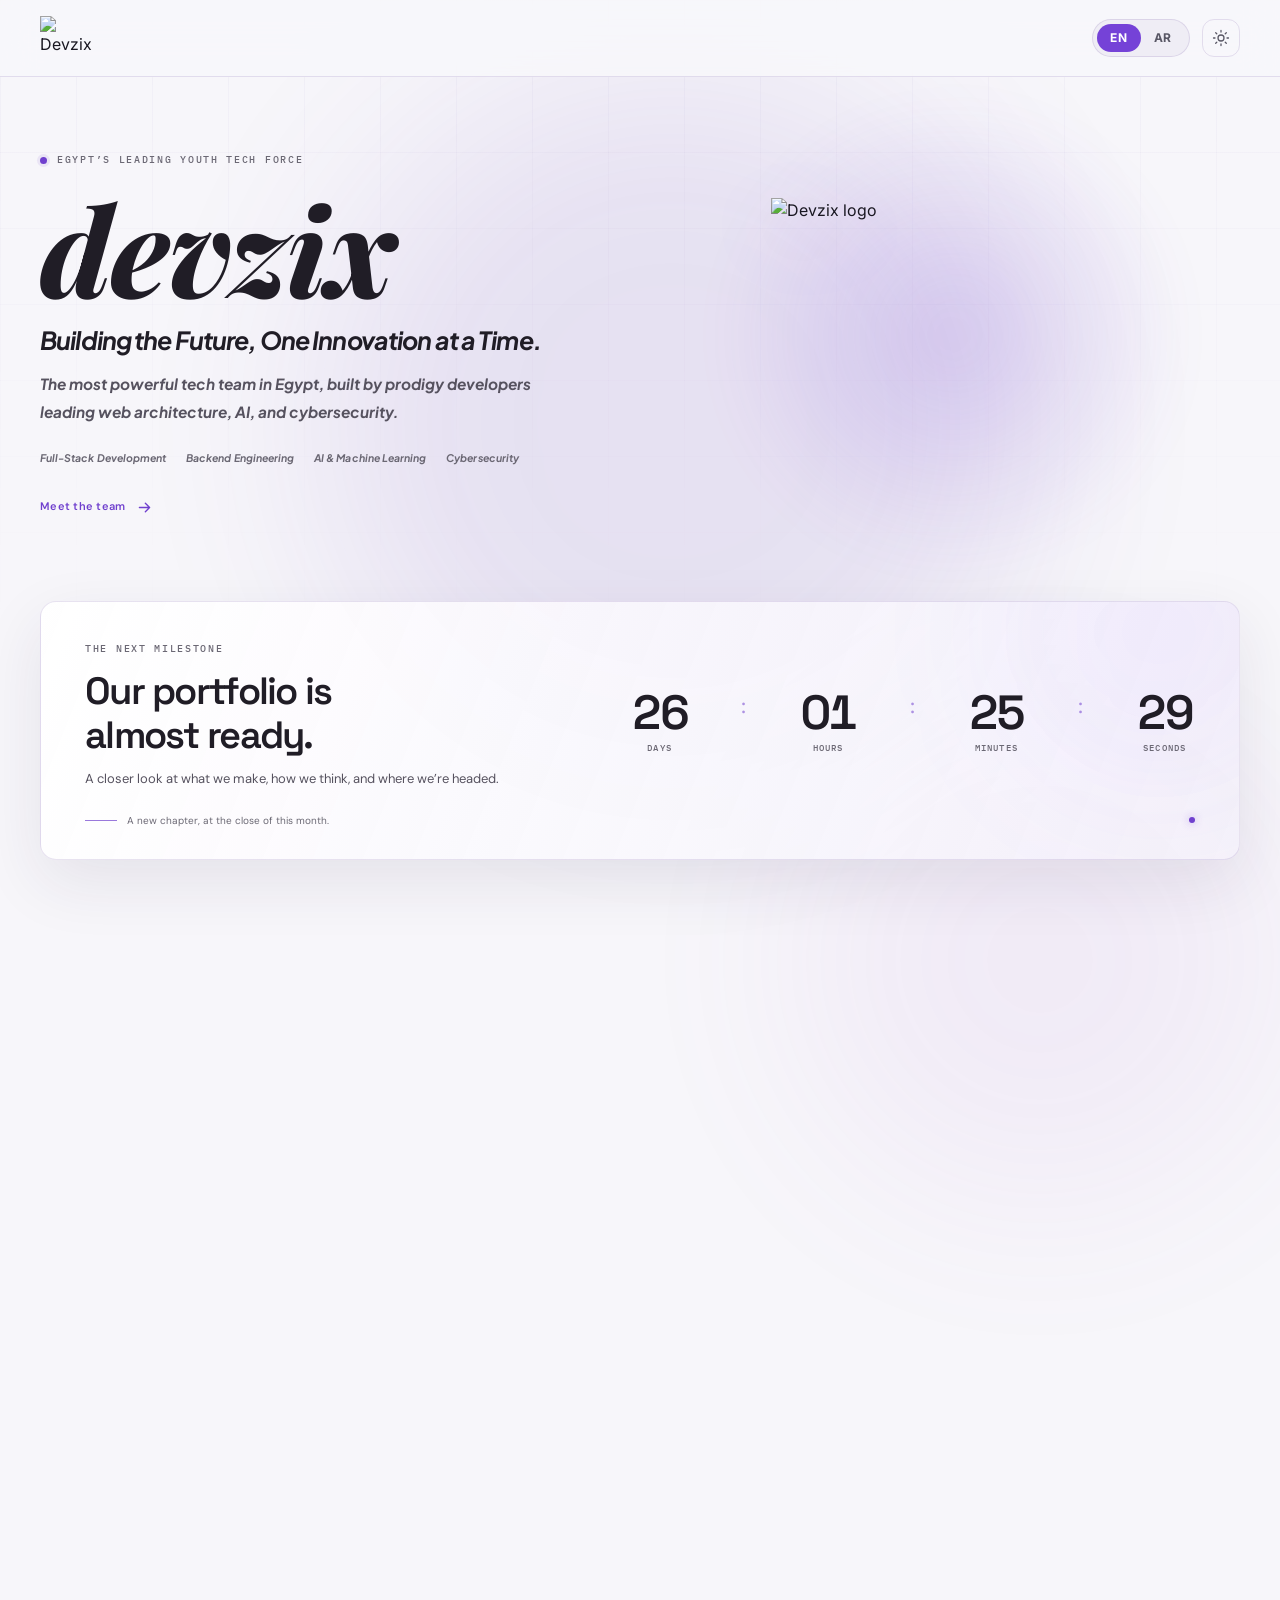
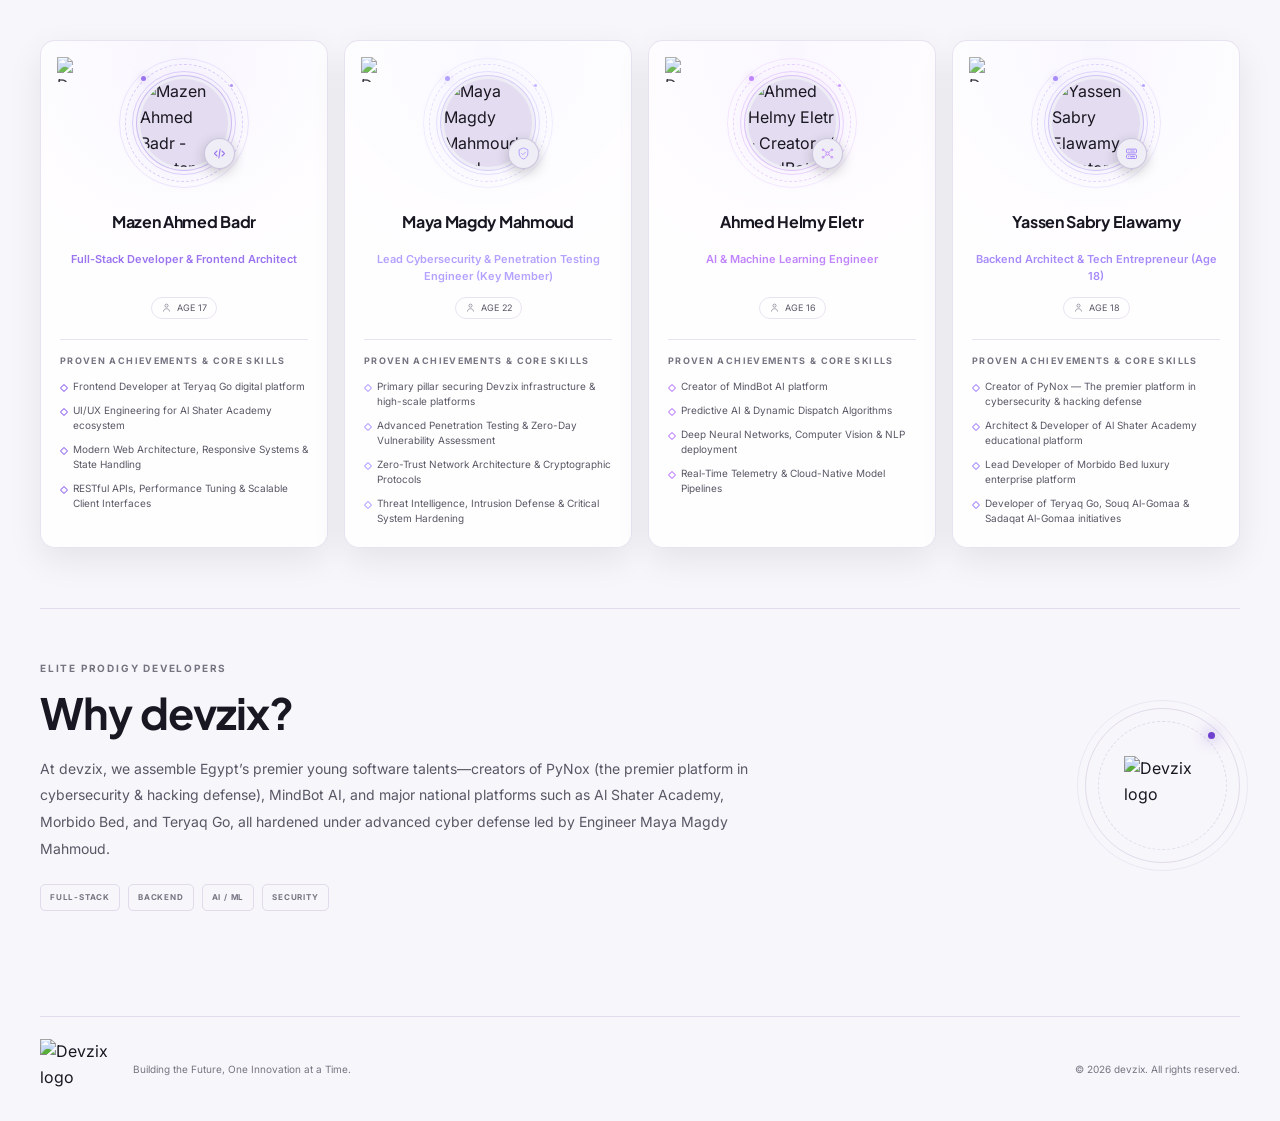
==== index.html @ bdd13d37 "update all files" ====
<!doctype html>
<html lang="en" dir="ltr">
<head>
  <meta charset="utf-8">
  <meta name="viewport" content="width=device-width, initial-scale=1">
  <meta name="theme-color" content="#f4f7fb">
  <meta name="description" content="Devzix (ديفيزكس) — فريق تكنولوجي وبرمجي يضم مازن أحمد بدر (تطوير الواجهات)، أحمد حلمي العتر (الذكاء الاصطناعي)، ياسين صبري العوامي (PyNox والأنظمة الخلفية)، ومايا مجدي محمود (الأمن السيبراني).">
  <meta name="keywords" content="Devzix, ديفيزكس, devsix, ديفسيكس, تيم ديفيزكس, فريق برمجة, أقوى تيم في مصر, شباب عباقرة, Yassen Sabry Elawamy, Yasseen Sabry Elawamy, Yassen Sabry, ياسين صبري العوامي, ياسين صبري, باينوكس, PyNox, اكاديمية الشاطر, Al Shater Academy, موربيدو, Morbido, Morbido Bed, ترياق جو, Teryaq Go, سوق الجمعة, صدقة الجمعة, Mazen Ahmed Badr, Mazen Ahmed Bakr, مازن احمد بدر, مازن بدر, Ahmed Helmy Eletr, Ahmed Helmy, احمد حلمي, احمد حلمي العتر, MindBot AI, mindbotai.pro, مايند بوت, مايا مجدي محمود, مايا مجدي, Maya Magdy Mahmoud, Maya Magdy, Mai Magdy Mahmoud, مي مجدي محمود, مي مجدي, امن سيبراني, ذكاء اصطناعي, Cybersecurity, Penetration Testing, Full-Stack, Backend, Machine Learning, Web Development Egypt">
  <meta name="author" content="Devzix Team — Mazen Ahmed Badr, Yassen Sabry Elawamy, Ahmed Helmy Eletr, Maya Magdy Mahmoud">
  <meta name="publisher" content="Devzix">
  <meta name="robots" content="index, follow, max-image-preview:large, max-snippet:-1, max-video-preview:-1">
  <meta name="googlebot" content="index, follow, max-image-preview:large, max-snippet:-1, max-video-preview:-1">
  <meta name="bingbot" content="index, follow, max-image-preview:large, max-snippet:-1, max-video-preview:-1">
  <link rel="canonical" href="https://www.devzix.com/">
  <link rel="alternate" hreflang="x-default" href="https://www.devzix.com/">
  <link rel="alternate" hreflang="ar" href="https://www.devzix.com/">
  <link rel="alternate" hreflang="en" href="https://www.devzix.com/">
  <link rel="icon" type="image/x-icon" href="./favicon.ico?v=3">
  <link rel="icon" type="image/svg+xml" href="./favicon.svg?v=3">
  <link rel="icon" type="image/png" sizes="48x48" href="./favicon-48x48.png?v=3">
  <link rel="icon" type="image/png" sizes="96x96" href="./favicon-96x96.png?v=3">
  <link rel="icon" type="image/png" sizes="32x32" href="./favicon-32x32.png?v=3">
  <link rel="icon" type="image/png" sizes="16x16" href="./favicon-16x16.png?v=3">
  <link rel="icon" type="image/png" sizes="192x192" href="./android-chrome-192x192.png?v=3">
  <link rel="apple-touch-icon" sizes="180x180" href="./apple-touch-icon.png?v=3">
  <link rel="manifest" href="./site.webmanifest">
  <meta property="og:type" content="website">
  <meta property="og:site_name" content="Devzix">
  <meta property="og:title" content="Devzix (ديفيزكس) | أقوى تيم برمجي في مصر — ياسين صبري العوامي وفريق العباقرة">
  <meta property="og:description" content="فريق ديفيزكس: مازن أحمد بدر (تطوير الواجهات)، أحمد حلمي العتر (الذكاء الاصطناعي)، ياسين صبري العوامي (PyNox والأنظمة الخلفية)، ومايا مجدي محمود (الأمن السيبراني).">
  <meta property="og:url" content="https://www.devzix.com/">
  <meta property="og:image" content="https://www.devzix.com/assets/images/team/yassen.webp">
  <meta property="og:image:alt" content="Devzix Team — أقوى تيم برمجي في مصر">
  <meta property="og:image:width" content="1200">
  <meta property="og:image:height" content="630">
  <meta property="og:locale" content="ar_EG">
  <meta property="og:locale:alternate" content="en_US">
  <meta name="twitter:card" content="summary_large_image">
  <meta name="twitter:title" content="Devzix (ديفيزكس) | أقوى تيم برمجي في مصر — ياسين صبري العوامي وفريق العباقرة">
  <meta name="twitter:description" content="فريق ديفيزكس: مازن أحمد بدر، أحمد حلمي العتر، ياسين صبري العوامي، ومايا مجدي محمود.">
  <meta name="twitter:image" content="https://www.devzix.com/assets/images/team/yassen.webp">
  <meta name="twitter:image:alt" content="Devzix Team">
  <link rel="preload" as="image" href="https://www.devzix.com/assets/images/team/yassen.webp" type="image/webp" fetchpriority="high">
  <link rel="preload" as="image" href="https://www.devzix.com/assets/images/team/maya.webp" type="image/webp" fetchpriority="high">
  <link rel="preload" as="image" href="https://www.devzix.com/assets/images/team/mazen.webp" type="image/webp" fetchpriority="high">
  <link rel="preload" as="image" href="https://www.devzix.com/assets/images/team/ahmed.webp" type="image/webp" fetchpriority="high">
  <title>Devzix Home page</title>
  <script type="application/ld+json">
  {
    "@context": "https://schema.org",
    "@graph": [
      {
        "@type": "Organization",
        "@id": "https://www.devzix.com/#organization",
        "name": "Devzix",
        "alternateName": ["ديفيزكس", "Devsix", "devsix", "Devcex", "تيم ديفيزكس"],
        "slogan": "أقوى تيم برمجي وتكنولوجي في مصر مكون من شباب عباقرة",
        "url": "https://www.devzix.com/",
        "logo": {
          "@type": "ImageObject",
          "url": "https://www.devzix.com/android-chrome-512x512.png",
          "caption": "Devzix Official Logo"
        },
        "image": "https://www.devzix.com/android-chrome-512x512.png",
        "description": "Devzix (ديفيزكس) — أقوى فريق تكنولوجي وبرمجي في مصر مكون من شباب عباقرة يقودون الابتكار في البنية التحتية، أنظمة الاختراق والحماية، الذكاء الاصطناعي، وتطوير كبرى المنصات الرقمية.",
        "knowsAbout": [
          "Programming",
          "Web development",
          "Web design",
          "Backend Engineering",
          "Artificial intelligence",
          "Machine learning",
          "Cybersecurity & Penetration Testing",
          "PyNox Platform",
          "Al Shater Academy",
          "Morbido Bed Platform",
          "MindBot AI",
          "Teryaq Go"
        ],
        "member": [
          { "@id": "https://www.devzix.com/#mazen-ahmed-badr" },
          { "@id": "https://www.devzix.com/#yassen-sabry-elawamy" },
          { "@id": "https://www.devzix.com/#ahmed-helmy-eletr" },
          { "@id": "https://www.devzix.com/#maya-magdy-mahmoud" }
        ]
      },
      {
        "@type": "Person",
        "@id": "https://www.devzix.com/#yassen-sabry-elawamy",
        "name": "Yassen Sabry Elawamy",
        "alternateName": [
          "Yassin Sabry Elawamy",
          "Yasseen Sabry Elawamy",
          "Yassen Sabry",
          "Yassin Sabry",
          "ياسين صبري العوامي",
          "ياسين صبري"
        ],
        "jobTitle": "Back-End Developer & Platform Architect",
        "birthDate": "2008",
        "url": "https://www.devzix.com/#yassen",
        "worksFor": { "@id": "https://www.devzix.com/#organization" },
        "sameAs": [
          "https://alshateracademy.com/",
          "https://morbido-bed.com/",
          "https://annazalhello.alshateracademy.com/"
        ],
        "image": {
          "@type": "ImageObject",
          "@id": "https://www.devzix.com/assets/images/team/yassen.webp",
          "url": "https://www.devzix.com/assets/images/team/yassen.webp",
          "contentUrl": "https://www.devzix.com/assets/images/team/yassen.webp",
          "thumbnailUrl": "https://www.devzix.com/assets/images/team/yassen.webp",
          "caption": "Yassen Sabry Elawamy (ياسين صبري العوامي) - Back-End Developer at Devzix, Developer of PyNox, Al Shater Academy & Morbido",
          "name": "Yassen Sabry Elawamy",
          "width": "400",
          "height": "400"
        },
        "description": "ياسين صبري العوامي (Yassen Sabry Elawamy) هو مطور برمجيات ورائد أعمال ومصمم مواقع وبنية تحتية مصري شاب (من مواليد عام 2008، يبلغ من العمر نحو 18 عاماً). مطور منصة باينوكس (PyNox) الأقوى في عالم الاختراق والحماية، ومطور منصة وتطبيق أكاديمية الشاطر التعليمية (Al Shater Academy)، ومنصة وتطبيق مصانع موربيدو للمفروشات والمراتب الفاخرة (Morbido Bed)، بالإضافة إلى منصات ومشاريع رقمية مثل ترياق جو، سوق الجمعة، ومبادرة صدقة الجمعة.",
        "knowsAbout": [
          "منصة باينوكس (PyNox)",
          "أكاديمية الشاطر (Al Shater Academy)",
          "مصانع موربيدو (Morbido Bed)",
          "ترياق جو (Teryaq Go)",
          "Server-Side Architecture",
          "API Development",
          "Database Optimization",
          "Penetration Testing & Security",
          "Microservices & Cloud Infrastructure"
        ]
      },
      {
        "@type": "Person",
        "@id": "https://www.devzix.com/#mazen-ahmed-badr",
        "name": "Mazen Ahmed Badr",
        "alternateName": [
          "Mazen Ahmed Bakr",
          "Mazen Ahmed Bakr Badr",
          "مازن احمد بدر",
          "مازن احمد بكر",
          "مازن احمد بكر بدر"
        ],
        "jobTitle": "Full-Stack Developer & Frontend Engineer",
        "url": "https://www.devzix.com/#mazen",
        "worksFor": { "@id": "https://www.devzix.com/#organization" },
        "sameAs": [
          "https://alshateracademy.com/"
        ],
        "image": {
          "@type": "ImageObject",
          "@id": "https://www.devzix.com/assets/images/team/mazen.webp",
          "url": "https://www.devzix.com/assets/images/team/mazen.webp",
          "contentUrl": "https://www.devzix.com/assets/images/team/mazen.webp",
          "thumbnailUrl": "https://www.devzix.com/assets/images/team/mazen.webp",
          "caption": "Mazen Ahmed Badr (مازن احمد بدر) - Full-Stack Developer at Devzix, Frontend Developer of Teryaq Go & Al Shater Academy",
          "name": "Mazen Ahmed Badr",
          "width": "400",
          "height": "400"
        },
        "description": "مازن أحمد بدر (Mazen Ahmed Badr) مطور واجهات المستخدم (Frontend) وتطوير الويب المتكامل في Devzix، مطور فرونت إند في كبرى المنصات مثل منصة ترياق جو ومنصة أكاديمية الشاطر التعليمية، متخصص في هندسة الويب الحديثة وتصميم الواجهات المتجاوبة المتقدمة.",
        "knowsAbout": [
          "منصة ترياق جو (Teryaq Go Frontend)",
          "أكاديمية الشاطر (Al Shater Academy Frontend)",
          "Modern Web Architecture & Frontend Engineering",
          "RESTful APIs & Backend Integration",
          "Database Management & State Handling",
          "Performance Optimization & Responsive UI"
        ]
      },
      {
        "@type": "Person",
        "@id": "https://www.devzix.com/#ahmed-helmy-eletr",
        "name": "Ahmed Helmy Eletr",
        "alternateName": [
          "Ahmed Helmy",
          "Ahmed Helmy El-Attar",
          "احمد حلمي",
          "احمد حلمي العتر"
        ],
        "jobTitle": "AI Developer & Machine Learning Engineer",
        "url": "https://www.devzix.com/#ahmed",
        "worksFor": { "@id": "https://www.devzix.com/#organization" },
        "sameAs": [
          "https://mindbotai.pro/"
        ],
        "image": {
          "@type": "ImageObject",
          "@id": "https://www.devzix.com/assets/images/team/ahmed.webp",
          "url": "https://www.devzix.com/assets/images/team/ahmed.webp",
          "contentUrl": "https://www.devzix.com/assets/images/team/ahmed.webp",
          "thumbnailUrl": "https://www.devzix.com/assets/images/team/ahmed.webp",
          "caption": "Ahmed Helmy Eletr (احمد حلمي العتر) - AI Developer & Machine Learning Engineer at Devzix, Creator of MindBot AI",
          "name": "Ahmed Helmy Eletr",
          "width": "400",
          "height": "400"
        },
        "description": "أحمد حلمي العتر (Ahmed Helmy Eletr) مهندس الذكاء الاصطناعي وتعلّم الآلة، مطور منصة MindBot AI الرائدة (mindbotai.pro)، ومتخصص في نماذج الذكاء التنبؤي، الشبكات العصبية، الرؤية الحاسوبية، وتوزيع النماذج الذكية المتقدمة.",
        "knowsAbout": [
          "منصة MindBot AI (mindbotai.pro)",
          "Predictive AI & Dynamic Dispatch Algorithms",
          "Machine Learning Model Deployment",
          "Real-Time Data Processing & Telemetry",
          "Neural Networks & Computer Vision"
        ]
      },
      {
        "@type": "Person",
        "@id": "https://www.devzix.com/#maya-magdy-mahmoud",
        "name": "Maya Magdy Mahmoud",
        "alternateName": [
          "مايا مجدي محمود",
          "مايا مجدي",
          "Maya Magdy",
          "Mai Magdy Mahmoud",
          "مي مجدي محمود"
        ],
        "jobTitle": "Lead Cybersecurity & Penetration Testing Engineer",
        "birthDate": "2004",
        "url": "https://www.devzix.com/#maya",
        "worksFor": { "@id": "https://www.devzix.com/#organization" },
        "image": {
          "@type": "ImageObject",
          "@id": "https://www.devzix.com/assets/images/team/maya.webp",
          "url": "https://www.devzix.com/assets/images/team/maya.webp",
          "contentUrl": "https://www.devzix.com/assets/images/team/maya.webp",
          "thumbnailUrl": "https://www.devzix.com/assets/images/team/maya.webp",
          "caption": "Maya Magdy Mahmoud (مايا مجدي محمود) - Lead Cybersecurity & Penetration Testing Engineer at Devzix",
          "name": "Maya Magdy Mahmoud",
          "width": "400",
          "height": "400"
        },
        "description": "مايا مجدي محمود (Maya Magdy Mahmoud) مهندسة الأمن السيبراني واختبار الاختراق والعضو الأهم في فريق Devzix، المسؤولة عن تأمين وحماية البنية التحتية، بناء معماريات انعدام الثقة (Zero-Trust)، والتصدي للتهديدات السيبرانية المعقدة وتأمين كافة منصات ومشاريع الفريق.",
        "knowsAbout": [
          "العضو الأهم في حماية وتأمين Devzix",
          "Penetration Testing & Vulnerability Assessment",
          "Zero-Trust Network Architecture",
          "Encrypted Protocols & System Hardening",
          "Infrastructure Security & Threat Defense"
        ]
      },
      {
        "@type": "ItemList",
        "@id": "https://www.devzix.com/#team-directory",
        "name": "Devzix Team Members Directory",
        "description": "Devzix Team Index featuring Mazen Ahmed Badr, Yassen Sabry Elawamy, Ahmed Helmy Eletr, and Maya Magdy Mahmoud with full profiles and photos.",
        "itemListElement": [
          {
            "@type": "ListItem",
            "position": 1,
            "item": { "@id": "https://www.devzix.com/#mazen-ahmed-badr" }
          },
          {
            "@type": "ListItem",
            "position": 2,
            "item": { "@id": "https://www.devzix.com/#yassen-sabry-elawamy" }
          },
          {
            "@type": "ListItem",
            "position": 3,
            "item": { "@id": "https://www.devzix.com/#ahmed-helmy-eletr" }
          },
          {
            "@type": "ListItem",
            "position": 4,
            "item": { "@id": "https://www.devzix.com/#maya-magdy-mahmoud" }
          }
        ]
      },
      {
        "@type": "BreadcrumbList",
        "@id": "https://www.devzix.com/#breadcrumb",
        "itemListElement": [
          {
            "@type": "ListItem",
            "position": 1,
            "name": "الرئيسية",
            "item": "https://www.devzix.com/"
          },
          {
            "@type": "ListItem",
            "position": 2,
            "name": "فريق العمل",
            "item": "https://www.devzix.com/#team"
          }
        ]
      },
      {
        "@type": "WebSite",
        "@id": "https://www.devzix.com/#website",
        "url": "https://www.devzix.com/",
        "name": "Devzix",
        "alternateName": "ديفيزكس",
        "inLanguage": ["en", "ar"],
        "publisher": { "@id": "https://www.devzix.com/#organization" }
      },
      {
        "@type": "WebPage",
        "@id": "https://www.devzix.com/#webpage",
        "url": "https://www.devzix.com/",
        "name": "Devzix (ديفيزكس) | أقوى تيم برمجي في مصر — ياسين صبري العوامي وفريق العباقرة",
        "description": "أقوى تيم برمجي وتكنولوجي في مصر مكون من شباب عباقرة: ياسين صبري العوامي (مطور باينوكس والشاطر وموربيدو)، أحمد حلمي (MindBot AI)، مازن بدر، والمهندسة مايا مجدي محمود (الأمن السيبراني).",
        "isPartOf": { "@id": "https://www.devzix.com/#website" },
        "about": { "@id": "https://www.devzix.com/#organization" },
        "mainEntity": { "@id": "https://www.devzix.com/#team-directory" },
        "inLanguage": ["en", "ar"]
      }
    ]
  }
  </script>
  <link rel="preconnect" href="https://fonts.googleapis.com">
  <link rel="preconnect" href="https://fonts.gstatic.com" crossorigin>
  <link href="https://fonts.googleapis.com/css2?family=DM+Sans:wght@400;500;600;700&family=IBM+Plex+Mono:wght@400;500;600&family=IBM+Plex+Sans+Arabic:wght@400;500;600;700&family=Inter:wght@400;500;600&family=Plus+Jakarta+Sans:ital,wght@0,500;0,600;0,700;0,800;1,700&family=Playfair+Display:ital,wght@1,800&family=Space+Grotesk:wght@400;500;600;700&display=swap" rel="stylesheet">
  <script>
    (function () {
      var savedTheme = null;
      var savedLanguage = null;
      try {
        savedTheme = window.localStorage.getItem('devzix-theme');
        savedLanguage = window.localStorage.getItem('devzix-language');
      } catch (error) {}
      var theme = savedTheme === 'light' || savedTheme === 'dark' ? savedTheme : 'light';
      var language = savedLanguage === 'ar' ? 'ar' : 'en';
      document.documentElement.setAttribute('data-intro-theme', theme);
      document.documentElement.lang = language;
      document.documentElement.dir = language === 'ar' ? 'rtl' : 'ltr';
    })();
  </script>
  <link rel="stylesheet" href="./css/style.css">
  <script src="./js/script.js" defer></script>
</head>
<body class="light-mode">
  <div id="intro" data-intro-theme="light">
  <button id="intro-theme-toggle" type="button" aria-label="Switch to light mode">
    <svg class="intro-sun" viewBox="0 0 24 24" fill="none" aria-hidden="true"><circle cx="12" cy="12" r="4"/><path d="M12 2v2m0 16v2M4.93 4.93l1.42 1.42m11.3 11.3 1.42 1.42M2 12h2m16 0h2M4.93 19.07l1.42-1.42m11.3-11.3 1.42-1.42"/></svg>
    <svg class="intro-moon" viewBox="0 0 24 24" fill="none" aria-hidden="true"><path d="M20.3 15.2A8.5 8.5 0 0 1 8.8 3.7 8.6 8.6 0 1 0 20.3 15.2Z"/></svg>
  </button>
<svg viewBox="300 260 1320 560" preserveAspectRatio="xMidYMid meet" xmlns="http://www.w3.org/2000/svg">
  <defs>
    <!-- Translucent Frosted Glass Base Gradient -->
    <linearGradient id="intro-appleGlassSurface" x1="15%" y1="0%" x2="85%" y2="100%">
      <stop offset="0%" style="stop-color: var(--intro-glass-1); stop-opacity: var(--intro-glass-opacity-1)"/>
      <stop offset="40%" style="stop-color: var(--intro-glass-2); stop-opacity: var(--intro-glass-opacity-2)"/>
      <stop offset="80%" style="stop-color: var(--intro-glass-3); stop-opacity: var(--intro-glass-opacity-3)"/>
      <stop offset="100%" style="stop-color: var(--intro-glass-4); stop-opacity: var(--intro-glass-opacity-4)"/>
    </linearGradient>

    <!-- Razor-Sharp Prismatic Glass Perimeter (Top Specular Highlight) -->
    <linearGradient id="intro-glassSpecularRim" x1="0%" y1="0%" x2="0%" y2="100%">
      <stop offset="0%" style="stop-color: var(--intro-rim-1); stop-opacity: var(--intro-rim-opacity-1)"/>
      <stop offset="25%" style="stop-color: var(--intro-rim-2); stop-opacity: var(--intro-rim-opacity-2)"/>
      <stop offset="65%" style="stop-color: var(--intro-rim-3); stop-opacity: var(--intro-rim-opacity-3)"/>
      <stop offset="100%" style="stop-color: var(--intro-rim-4); stop-opacity: var(--intro-rim-opacity-4)"/>
    </linearGradient>

    <!-- Inner Beveled Glass Caustic Reflection -->
    <linearGradient id="intro-innerBevelGleam" x1="0%" y1="0%" x2="0%" y2="100%">
      <stop offset="0%" style="stop-color: var(--intro-bevel-1); stop-opacity: var(--intro-bevel-opacity-1)"/>
      <stop offset="15%" style="stop-color: var(--intro-bevel-2); stop-opacity: var(--intro-bevel-opacity-2)"/>
      <stop offset="85%" style="stop-color: var(--intro-bevel-3); stop-opacity: var(--intro-bevel-opacity-3)"/>
      <stop offset="100%" style="stop-color: var(--intro-bevel-4); stop-opacity: var(--intro-bevel-opacity-4)"/>
    </linearGradient>

    <!-- VisionOS Curved Horizon Reflection Highlight -->
    <linearGradient id="intro-curvedHorizonSheen" x1="0%" y1="0%" x2="100%" y2="60%">
      <stop offset="0%" style="stop-color: var(--intro-sheen-1); stop-opacity: var(--intro-sheen-opacity-1)"/>
      <stop offset="50%" style="stop-color: var(--intro-sheen-2); stop-opacity: var(--intro-sheen-opacity-2)"/>
      <stop offset="100%" style="stop-color: var(--intro-sheen-3); stop-opacity: var(--intro-sheen-opacity-3)"/>
    </linearGradient>

    <!-- Deep Space Titanium for Vector Elements and Brand Typography -->
    <linearGradient id="intro-darkTitanium" x1="0%" y1="0%" x2="100%" y2="100%">
      <stop offset="0%" style="stop-color: var(--intro-ink-1); stop-opacity: var(--intro-ink-opacity-1)"/>
      <stop offset="40%" style="stop-color: var(--intro-ink-2); stop-opacity: var(--intro-ink-opacity-2)"/>
      <stop offset="70%" style="stop-color: var(--intro-ink-3); stop-opacity: var(--intro-ink-opacity-3)"/>
      <stop offset="100%" style="stop-color: var(--intro-ink-4); stop-opacity: var(--intro-ink-opacity-4)"/>
    </linearGradient>

    <!-- TACTILE FROSTED GLASS TEXTURE (Procedural Optical Micro-Grain) -->
    <filter id="intro-frostedGlassTexture" x="0%" y="0%" width="100%" height="100%">
      <feTurbulence type="fractalNoise" baseFrequency="0.82" numOctaves="4" result="rawNoise"/>
      <feColorMatrix type="matrix" values="
        0.35 0    0    0 0.75
        0    0.35 0    0 0.75
        0    0    0.38 0 0.78
        0    0    0    0.28 0" in="rawNoise" result="frostedGrain"/>
      <feComposite in="frostedGrain" in2="SourceGraphic" operator="in"/>
    </filter>

    <!-- Multi-Layered VisionOS Elevated Glass Shadows -->
    <filter id="intro-appleGlassElevation" x="-40%" y="-40%" width="180%" height="200%">
      <feDropShadow dx="0" dy="35" stdDeviation="45" flood-color="var(--intro-shadow-1)" flood-opacity="0.09"/>
      <feDropShadow dx="0" dy="12" stdDeviation="18" flood-color="var(--intro-shadow-2)" flood-opacity="0.05"/>
      <feDropShadow dx="0" dy="2" stdDeviation="3" flood-color="var(--intro-shadow-3)" flood-opacity="0.03"/>
    </filter>

    <style>
     
      /* --- Apple Motion Curves --- */

      /* 1. Main Capsule Float, Scale & Entrance */
      @keyframes intro-glassPillEntrance {
        0% {
          transform: translate(960px, 460px) scale(0.9);
          opacity: 0;
          filter: blur(14px);
        }
        14% {
          transform: translate(960px, 460px) scale(1.0);
          opacity: 1;
          filter: blur(0px);
        }
        82% {
          transform: translate(960px, 460px) scale(1.0);
          opacity: 1;
          filter: blur(0px);
        }
        94%, 100% {
          transform: translate(960px, 460px) scale(1.03);
          opacity: 0;
          filter: blur(10px);
        }
      }

      /* 2. Frosted Capsule Seamless Morphing Expansion */
      @keyframes intro-glassPillExpand {
        0%, 14% {
          width: 220px;
          x: -110px;
        }
        32%, 82% {
          width: 1200px;
          x: -600px;
        }
        94%, 100% {
          width: 220px;
          x: -110px;
        }
      }

      /* Inner Bevel Match */
      @keyframes intro-glassInnerExpand {
        0%, 14% {
          width: 212px;
          x: -106px;
        }
        32%, 82% {
          width: 1192px;
          x: -596px;
        }
        94%, 100% {
          width: 212px;
          x: -106px;
        }
      }

      /* 3. Left Bracket Smooth Glide */
      @keyframes intro-leftBracketSlide {
        0%, 14% {
          transform: translateX(0px);
        }
        32%, 82% {
          transform: translateX(-445px);
        }
        94%, 100% {
          transform: translateX(0px);
        }
      }

      /* 4. Slash Smooth Glide */
      @keyframes intro-slashSlide {
        0%, 14% {
          transform: translateX(0px);
        }
        32%, 82% {
          transform: translateX(-385px);
        }
        94%, 100% {
          transform: translateX(0px);
        }
      }

      /* 5. Right Bracket Smooth Glide */
      @keyframes intro-rightBracketSlide {
        0%, 14% {
          transform: translateX(0px);
        }
        32%, 82% {
          transform: translateX(445px);
        }
        94%, 100% {
          transform: translateX(0px);
        }
      }

      /* 6. Clean Typography Reveal Without Any Vertical Bar Line */
      @keyframes intro-textRevealClean {
        0%, 30% {
          -webkit-clip-path: inset(0 100% 0 0);
          clip-path: inset(0 100% 0 0);
          opacity: 0;
          transform: translateX(-18px);
        }
        32% {
          opacity: 1;
        }
        48%, 82% {
          -webkit-clip-path: inset(0 0% 0 0);
          clip-path: inset(0 0% 0 0);
          opacity: 1;
          transform: translateX(0px);
        }
        92%, 100% {
          -webkit-clip-path: inset(0 0% 0 0);
          clip-path: inset(0 0% 0 0);
          opacity: 0;
        }
      }

      /* 7. Subtitle Entrance Sequence */
      @keyframes intro-appleSubtitleSequence {
        0%, 42% {
          opacity: 0;
          transform: translateY(24px) scale(0.96);
          letter-spacing: 0.18em;
          filter: blur(6px);
        }
        58%, 82% {
          opacity: 1;
          transform: translateY(0) scale(1.0);
          letter-spacing: 0.32em;
          filter: blur(0px);
        }
        92%, 100% {
          opacity: 0;
          transform: translateY(-10px);
        }
      }

      /* Class Bindings */
      #intro .glass-container {
        animation: intro-glassPillEntrance 2.4s cubic-bezier(0.16, 1, 0.3, 1) 1;
      }
      #intro .glass-body {
        animation: intro-glassPillExpand 2.4s cubic-bezier(0.16, 1, 0.3, 1) 1;
      }
      #intro .glass-inner {
        animation: intro-glassInnerExpand 2.4s cubic-bezier(0.16, 1, 0.3, 1) 1;
      }
      #intro .bracket-left {
        animation: intro-leftBracketSlide 2.4s cubic-bezier(0.16, 1, 0.3, 1) 1;
      }
      #intro .slash-item {
        animation: intro-slashSlide 2.4s cubic-bezier(0.16, 1, 0.3, 1) 1;
      }
      #intro .bracket-right {
        animation: intro-rightBracketSlide 2.4s cubic-bezier(0.16, 1, 0.3, 1) 1;
      }
      #intro .text-clean-wipe {
        animation: intro-textRevealClean 2.4s cubic-bezier(0.16, 1, 0.3, 1) 1;
      }
      #intro .sub-title-large {
        font-family: 'Plus Jakarta Sans', sans-serif;
        font-size: 42px;
        font-weight: 700;
        fill: var(--intro-sub-color);
        animation: intro-appleSubtitleSequence 2.4s cubic-bezier(0.16, 1, 0.3, 1) 1;
      }
    </style>
  </defs>

  <!-- Morphing Apple Glassmorphic Pill -->
  <g class="glass-container">
    <!-- Layer 1: Translucent Refractive Surface with Multi-tier Elevation Drop Shadow -->
    <rect class="glass-body" 
          y="-110" 
          height="220" 
          rx="110" 
          fill="url(#intro-appleGlassSurface)" 
          stroke="url(#intro-glassSpecularRim)" 
          stroke-width="2.2" 
          filter="url(#intro-appleGlassElevation)"/>

    <!-- Layer 2: Tactile Frosted Glass Grain / Micro-Etched Optical Texture -->
    <rect class="glass-body" 
          y="-110" 
          height="220" 
          rx="110" 
          fill="var(--intro-glass-texture)" 
          filter="url(#intro-frostedGlassTexture)" 
          opacity="var(--intro-glass-texture-opacity)" 
          style="mix-blend-mode: overlay; pointer-events: none;"/>

    <!-- Layer 3: Inner Prismatic Bevel (Simulates Realistic Glass Thickness) -->
    <rect class="glass-inner" 
          y="-106" 
          height="212" 
          rx="106" 
          fill="none" 
          stroke="url(#intro-innerBevelGleam)" 
          stroke-width="1.8"/>

    <!-- Layer 4: Upper Horizon Arc Sheen (Apple Curved Glass Luster) -->
    <rect class="glass-inner" 
          y="-106" 
          height="100" 
          rx="100" 
          fill="url(#intro-curvedHorizonSheen)"/>

    <!-- Left Bracket < (Dark Titanium Precision Sculpture) -->
    <g class="bracket-left">
      <g transform="scale(3.4) translate(-24, -24)">
        <path fill="url(#intro-darkTitanium)" d="M14,35a2,2,0,0,0,1.3-3.5L7,24l8.3-7.5a2,2,0,0,0-2.6-3l-10,9a2,2,0,0,0,0,3l10,9A1.9,1.9,0,0,0,14,35Z"/>
      </g>
    </g>

    <!-- Slash Accent / (Obsidian Precision) -->
    <g class="slash-item">
      <g transform="scale(3.4) translate(-24, -24)">
        <path fill="url(#intro-darkTitanium)" opacity="0.88" d="M20,40h-.5a2,2,0,0,1-1.4-2.5l8-27.9a2,2,0,0,1,3.8,1l-8,28A1.9,1.9,0,0,1,20,40Z"/>
      </g>
    </g>

    <!-- Hero Brand Title "Devzix" (Clean Reveal with Zero Vertical Cursor Line) -->
    <g class="text-clean-wipe">
      <text x="35" y="52" 
            font-family="'Plus Jakarta Sans', sans-serif" 
            font-size="148" 
            font-weight="800" 
            fill="url(#intro-darkTitanium)" 
            text-anchor="middle" 
            letter-spacing="-3.2px">
        Devzix
      </text>
    </g>

    <!-- Right Bracket > (Dark Titanium Precision Sculpture) -->
    <g class="bracket-right">
      <g transform="scale(3.4) translate(-24, -24)">
        <path fill="url(#intro-darkTitanium)" d="M34,35a2,2,0,0,1-1.3-3.5L41,24l-8.3-7.5a2,2,0,1,1,2.6-3l10,9a2,2,0,0,1,0,3l-10,9A1.9,1.9,0,0,1,34,35Z"/>
      </g>
    </g>
  </g>

  <!-- Subtitle -->
  <g transform="translate(960, 705)">
    <text class="sub-title-large" text-anchor="middle" x="0" y="0">
      TEAM&#160;PROTOFILO
    </text>
  </g>
</svg>
  <div class="intro-wordmark">devzix</div>
  </div>
  <div class="ambient ambient-one" aria-hidden="true"></div>
  <div class="ambient ambient-two" aria-hidden="true"></div>
  <header class="site-header" id="top">
    <div class="header-inner">
      <a class="brand" href="#top" aria-label="devzix home">
        <img class="logo logo-light" src="https://www.devzix.com/assets/images/logo-light.png" alt="Devzix logo" width="1005" height="829" loading="eager">
        <img class="logo logo-dark" src="https://www.devzix.com/assets/images/logo-dark.png" alt="Devzix logo" width="840" height="765" loading="eager">
      </a>
      <div class="header-actions">
        <div class="lang-switch" id="languageToggle" role="group" aria-label="Language" dir="ltr" data-lang-active="en">
          <span class="lang-thumb" aria-hidden="true"></span>
          <button class="lang-btn" type="button" data-lang="en" aria-pressed="true">EN</button>
          <button class="lang-btn" type="button" data-lang="ar" aria-pressed="false">AR</button>
        </div>
        <button class="theme-toggle" id="themeToggle" type="button" aria-label="Switch to light mode" title="Switch theme">
          <svg class="icon-moon" viewBox="0 0 24 24" fill="none" aria-hidden="true"><path d="M20.3 15.2A8.5 8.5 0 0 1 8.8 3.7 8.6 8.6 0 1 0 20.3 15.2Z" stroke="currentColor" stroke-width="1.7" stroke-linecap="round" stroke-linejoin="round"/></svg>
          <svg class="icon-sun" viewBox="0 0 24 24" fill="none" aria-hidden="true"><circle cx="12" cy="12" r="4" stroke="currentColor" stroke-width="1.7"/><path d="M12 2v2m0 16v2M4.93 4.93l1.42 1.42m11.3 11.3 1.42 1.42M2 12h2m16 0h2M4.93 19.07l1.42-1.42m11.3-11.3 1.42-1.42" stroke="currentColor" stroke-width="1.7" stroke-linecap="round"/></svg>
        </button>
      </div>
    </div>
  </header>

  <main>
    <section class="hero section-shell" aria-labelledby="heroTitle">
      <div class="hero-copy reveal">
        <div class="eyebrow"><span class="status-dot"></span><span data-i18n="heroEyebrow">INDEPENDENT TECHNOLOGY TEAM</span></div>
        <div class="hero-wordmark-row">
          <h1 id="heroTitle">devzix</h1>
          <div class="hero-visual hero-visual-mobile reveal">
            <img class="hero-logo logo-light" src="https://www.devzix.com/assets/images/logo-emblem-light.png" alt="Devzix logo" width="640" height="492" loading="eager">
            <img class="hero-logo logo-dark" src="https://www.devzix.com/assets/images/logo-emblem-dark.png" alt="Devzix logo" width="540" height="450" loading="eager">
          </div>
        </div>
        <p class="hero-tagline" data-i18n="tagline">Building the Future, One Innovation at a Time.</p>
        <p class="hero-description" data-i18n="heroDescription">A multidisciplinary team bringing full-stack craft, intelligent systems, and security together to build what’s next.</p>
        <div class="hero-specialties" aria-label="Team disciplines" data-i18n-aria="specialtiesLabel">
          <span data-i18n="discipline1">Full-Stack Development</span><span data-i18n="discipline2">Backend Engineering</span><span data-i18n="discipline3">AI &amp; Machine Learning</span><span data-i18n="discipline4">Cybersecurity</span>
        </div>
        <a class="text-link" href="#team"><span data-i18n="meetLink">Meet the team</span><svg viewBox="0 0 20 20" fill="none" aria-hidden="true"><path d="M4 10h12m-5-5 5 5-5 5" stroke="currentColor" stroke-width="1.6" stroke-linecap="round" stroke-linejoin="round"/></svg></a>
      </div>
      <div class="hero-visual reveal">
        <img class="hero-logo logo-light" src="https://www.devzix.com/assets/images/logo-emblem-light.png" alt="Devzix logo" width="640" height="492" loading="eager">
        <img class="hero-logo logo-dark" src="https://www.devzix.com/assets/images/logo-emblem-dark.png" alt="Devzix logo" width="540" height="450" loading="eager">
      </div>
    </section>

    <section class="launch section-shell reveal" aria-labelledby="launchTitle">
      <div class="launch-copy">
        <div class="eyebrow"><span data-i18n="launchEyebrow">THE NEXT MILESTONE</span></div>
        <h2 id="launchTitle" data-i18n="launchTitle">Our portfolio is<br>almost ready.</h2>
        <p data-i18n="launchDescription">A closer look at what we make, how we think, and where we’re headed.</p>
      </div>
      <div class="countdown" aria-label="Time until the end of this month" data-i18n-aria="countdownLabel" aria-live="off">
        <div class="count-unit"><span class="count-number" id="days">00</span><span class="count-label" data-i18n="days">DAYS</span></div><span class="count-colon">:</span>
        <div class="count-unit"><span class="count-number" id="hours">00</span><span class="count-label" data-i18n="hours">HOURS</span></div><span class="count-colon">:</span>
        <div class="count-unit"><span class="count-number" id="minutes">00</span><span class="count-label" data-i18n="minutes">MINUTES</span></div><span class="count-colon">:</span>
        <div class="count-unit"><span class="count-number" id="seconds">00</span><span class="count-label" data-i18n="seconds">SECONDS</span></div>
      </div>
      <div class="launch-foot"><span class="launch-line"></span><span id="launchNote" data-i18n="countdownNote">A new chapter, at the close of this month.</span><span class="launch-pulse"></span></div>
    </section>

    <section class="notify section-shell reveal" id="notify" aria-labelledby="notifyTitle">
      <img class="notify-logo logo-light" src="https://www.devzix.com/assets/images/logo-emblem-light.png" alt="Devzix logo" width="640" height="492">
      <img class="notify-logo logo-dark" src="https://www.devzix.com/assets/images/logo-emblem-dark.png" alt="Devzix logo" width="540" height="450">
      <div class="notify-copy">
        <div class="eyebrow"><span data-i18n="notifyEyebrow">STAY IN THE LOOP</span></div>
        <h2 id="notifyTitle" data-i18n="notifyTitle">Be the first to know<br>when we launch.</h2>
        <p data-i18n="notifyDesc">Leave your name, email or phone number if you want a reminder on WhatsApp or by email when the portfolio goes live. You can also add an encouraging message.</p>
      </div>
      <form class="notify-form" id="notifyForm" action="https://formspree.io/f/xyewwlla" method="POST" novalidate>
        <label class="sr-only" for="notifyName" data-i18n="notifyNameLabel">Your name (optional)</label>
        <div class="field"><svg class="field-icon" viewBox="0 0 24 24" fill="none" aria-hidden="true"><circle cx="12" cy="8" r="3.4" stroke="currentColor" stroke-width="1.7"/><path d="M5.5 20c.4-3.4 2.6-5.2 6.5-5.2s6.1 1.8 6.5 5.2" stroke="currentColor" stroke-width="1.7" stroke-linecap="round"/></svg><input class="notify-input" type="text" id="notifyName" name="name" autocomplete="name" maxlength="100" placeholder="Your name (optional)" data-i18n-placeholder="notifyNamePh"></div>
        <label class="sr-only" for="notifyEmail" data-i18n="notifyEmailLabel">Your email (optional)</label>
        <div class="field"><svg class="field-icon" viewBox="0 0 24 24" fill="none" aria-hidden="true"><path d="M4 6h16v12H4z" stroke="currentColor" stroke-width="1.7" stroke-linejoin="round"/><path d="m4 7 8 6 8-6" stroke="currentColor" stroke-width="1.7" stroke-linecap="round" stroke-linejoin="round"/></svg><input class="notify-input" type="email" id="notifyEmail" name="email" autocomplete="email" dir="ltr" placeholder="you@example.com" data-i18n-placeholder="notifyEmailPh"></div>
        <label class="sr-only" for="notifyPhone" data-i18n="notifyPhoneLabel">Phone number (optional)</label>
        <div class="field"><svg class="field-icon" viewBox="0 0 24 24" fill="none" aria-hidden="true"><path d="M7.2 3.5h3l1.2 4-2.1 1.7a15.5 15.5 0 0 0 5.5 5.5l1.7-2.1 4 1.2v3c0 1.5-1.2 2.7-2.7 2.7A16.3 16.3 0 0 1 4.5 6.2c0-1.5 1.2-2.7 2.7-2.7Z" stroke="currentColor" stroke-width="1.7" stroke-linejoin="round"/></svg><input class="notify-input" type="tel" id="notifyPhone" name="phone" autocomplete="tel" inputmode="tel" maxlength="24" dir="ltr" placeholder="+20 1XXXXXXXXX" data-i18n-placeholder="notifyPhonePh"></div>
        <label class="sr-only" for="notifyMessage" data-i18n="notifyMsgLabel">Encouraging message</label>
        <div class="field field-area"><svg class="field-icon" viewBox="0 0 24 24" fill="none" aria-hidden="true"><path d="M5 5h14a1 1 0 0 1 1 1v9a1 1 0 0 1-1 1h-7l-4 3.5V16H5a1 1 0 0 1-1-1V6a1 1 0 0 1 1-1z" stroke="currentColor" stroke-width="1.7" stroke-linejoin="round"/></svg><textarea class="notify-input" id="notifyMessage" name="message" rows="3" maxlength="1000" placeholder="Write an encouraging message..." data-i18n-placeholder="notifyMsgPh"></textarea></div>
        <input type="text" name="_gotcha" tabindex="-1" autocomplete="off" class="hp-field" aria-hidden="true">
        <button class="notify-btn" type="submit" id="notifyBtn" data-i18n="notifyBtn">Notify me</button>
        <p class="notify-status" id="notifyStatus" role="status" aria-live="polite"></p>
      </form>
    </section>

    <section class="team-section section-shell" id="team" aria-labelledby="teamTitle">
      <div class="section-heading reveal">
        <div><div class="eyebrow"><span data-i18n="teamEyebrow">THE PEOPLE</span></div><h2 id="teamTitle" data-i18n="teamTitle">Meet the Team</h2></div>
        <p data-i18n="teamSubtitle">The people behind devzix.</p>
      </div>
      <div class="team-grid" id="teamGrid" aria-live="polite">
        <article class="team-card" id="mazen" data-member="mazen" itemscope itemtype="https://schema.org/Person" aria-label="Mazen Ahmed Badr, Full-Stack Developer &amp; Frontend Architect">
          <span class="member-anchor" id="mazen-anchor"></span>
          <img class="team-card-logo logo-light" src="https://www.devzix.com/assets/images/logo-emblem-light.png" alt="Devzix logo" width="640" height="492">
          <img class="team-card-logo logo-dark" src="https://www.devzix.com/assets/images/logo-emblem-dark.png" alt="Devzix logo" width="540" height="450">
          <div class="member-top">
            <div class="member-photo-wrap">
              <picture class="member-photo-picture">
                <source srcset="https://www.devzix.com/assets/images/team/mazen.webp" type="image/webp">
                <img class="member-photo" itemprop="image" src="https://www.devzix.com/assets/images/team/mazen.jpg" alt="Mazen Ahmed Badr - Frontend Developer of Teryaq Go &amp; Al Shater Academy | مازن احمد بدر" title="Mazen Ahmed Badr | مازن احمد بدر" width="400" height="400" decoding="async" fetchpriority="high" loading="eager">
              </picture>
              <span class="orbit-track" aria-hidden="true"></span>
              <span class="orbit-satellite" aria-hidden="true"></span>
              <span class="member-role-icon"><svg viewBox="0 0 24 24" fill="none" aria-hidden="true"><path d="m8 8-4 4 4 4m8-8 4 4-4 4m-3-11-2 14" stroke="currentColor" stroke-width="1.7" stroke-linecap="round" stroke-linejoin="round"/></svg></span>
            </div>
          </div>
          <div class="member-head">
            <h3 class="member-name" itemprop="name">Mazen Ahmed Badr</h3>
            <p class="member-title" itemprop="jobTitle">Full-Stack Developer &amp; Frontend Architect</p>
            <span class="age-badge"><svg viewBox="0 0 24 24" fill="none" aria-hidden="true"><circle cx="12" cy="8" r="3.4" stroke="currentColor" stroke-width="1.5"/><path d="M5.5 20c.4-3.4 2.6-5.2 6.5-5.2s6.1 1.8 6.5 5.2" stroke="currentColor" stroke-width="1.5" stroke-linecap="round"/></svg><span>AGE 17</span></span>
          </div>
          <div class="card-divider"></div>
          <h4 class="skills-title">PROVEN ACHIEVEMENTS &amp; CORE SKILLS</h4>
          <ul class="skills-list">
            <li>Frontend Developer at Teryaq Go digital platform</li>
            <li>UI/UX Engineering for <a href="https://alshateracademy.com/" target="_blank" rel="noopener noreferrer">Al Shater Academy</a> ecosystem</li>
            <li>Modern Web Architecture, Responsive Systems &amp; State Handling</li>
            <li>RESTful APIs, Performance Tuning &amp; Scalable Client Interfaces</li>
          </ul>
        </article>
        <article class="team-card" id="yassen" data-member="yassen" itemscope itemtype="https://schema.org/Person" aria-label="Yassen Sabry Elawamy, Backend Architect &amp; Tech Entrepreneur">
          <span class="member-anchor" id="yassen-anchor"></span>
          <img class="team-card-logo logo-light" src="https://www.devzix.com/assets/images/logo-emblem-light.png" alt="Devzix logo" width="640" height="492">
          <img class="team-card-logo logo-dark" src="https://www.devzix.com/assets/images/logo-emblem-dark.png" alt="Devzix logo" width="540" height="450">
          <div class="member-top">
            <div class="member-photo-wrap">
              <picture class="member-photo-picture">
                <source srcset="https://www.devzix.com/assets/images/team/yassen.webp" type="image/webp">
                <img class="member-photo" itemprop="image" src="https://www.devzix.com/assets/images/team/yassen.jpg" alt="Yassen Sabry Elawamy - Creator of PyNox, Al Shater Academy &amp; Morbido Bed | ياسين صبري العوامي" title="Yassen Sabry Elawamy | ياسين صبري العوامي" width="400" height="400" decoding="async" fetchpriority="high" loading="eager">
              </picture>
              <span class="orbit-track" aria-hidden="true"></span>
              <span class="orbit-satellite" aria-hidden="true"></span>
              <span class="member-role-icon"><svg viewBox="0 0 24 24" fill="none" aria-hidden="true"><rect x="4" y="5" width="16" height="6" rx="1.5" stroke="currentColor" stroke-width="1.6"/><rect x="4" y="14" width="16" height="6" rx="1.5" stroke="currentColor" stroke-width="1.6"/><path d="M7.5 8h.01M7.5 17h.01m3-9h6m-6 9h6" stroke="currentColor" stroke-width="1.7" stroke-linecap="round"/></svg></span>
            </div>
          </div>
          <div class="member-head">
            <h3 class="member-name" itemprop="name">Yassen Sabry Elawamy</h3>
            <p class="member-title" itemprop="jobTitle">Backend Architect &amp; Tech Entrepreneur (Age 18)</p>
            <span class="age-badge"><svg viewBox="0 0 24 24" fill="none" aria-hidden="true"><circle cx="12" cy="8" r="3.4" stroke="currentColor" stroke-width="1.5"/><path d="M5.5 20c.4-3.4 2.6-5.2 6.5-5.2s6.1 1.8 6.5 5.2" stroke="currentColor" stroke-width="1.5" stroke-linecap="round"/></svg><span>AGE 18</span></span>
          </div>
          <div class="card-divider"></div>
          <h4 class="skills-title">PROVEN ACHIEVEMENTS &amp; CORE SKILLS</h4>
          <ul class="skills-list">
            <li>Creator of PyNox — The premier platform in cybersecurity &amp; hacking defense</li>
            <li>Architect &amp; Developer of <a href="https://alshateracademy.com/" target="_blank" rel="noopener noreferrer">Al Shater Academy</a> educational platform</li>
            <li>Lead Developer of <a href="https://morbido-bed.com/" target="_blank" rel="noopener noreferrer">Morbido Bed</a> luxury enterprise platform</li>
            <li>Developer of Teryaq Go, Souq Al-Gomaa &amp; Sadaqat Al-Gomaa initiatives</li>
          </ul>
        </article>
        <article class="team-card" id="ahmed" data-member="ahmed" itemscope itemtype="https://schema.org/Person" aria-label="Ahmed Helmy Eletr, AI &amp; Machine Learning Engineer">
          <span class="member-anchor" id="ahmed-anchor"></span>
          <img class="team-card-logo logo-light" src="https://www.devzix.com/assets/images/logo-emblem-light.png" alt="Devzix logo" width="640" height="492">
          <img class="team-card-logo logo-dark" src="https://www.devzix.com/assets/images/logo-emblem-dark.png" alt="Devzix logo" width="540" height="450">
          <div class="member-top">
            <div class="member-photo-wrap">
              <picture class="member-photo-picture">
                <source srcset="https://www.devzix.com/assets/images/team/ahmed.webp" type="image/webp">
                <img class="member-photo" itemprop="image" src="https://www.devzix.com/assets/images/team/ahmed.png" alt="Ahmed Helmy Eletr - Creator of MindBot AI | احمد حلمي العتر" title="Ahmed Helmy Eletr | احمد حلمي العتر" width="400" height="400" decoding="async" fetchpriority="high" loading="eager">
              </picture>
              <span class="orbit-track" aria-hidden="true"></span>
              <span class="orbit-satellite" aria-hidden="true"></span>
              <span class="member-role-icon"><svg viewBox="0 0 24 24" fill="none" aria-hidden="true"><circle cx="12" cy="12" r="2.5" stroke="currentColor" stroke-width="1.5"/><circle cx="5" cy="6" r="1.4" stroke="currentColor" stroke-width="1.5"/><circle cx="19" cy="6" r="1.4" stroke="currentColor" stroke-width="1.5"/><circle cx="5" cy="18" r="1.4" stroke="currentColor" stroke-width="1.5"/><circle cx="19" cy="18" r="1.4" stroke="currentColor" stroke-width="1.5"/><path d="m7 7.4 3.2 2.7m6.8-2.7-3.2 2.7M7 16.6l3.2-2.7m6.8 2.7-3.2-2.7" stroke="currentColor" stroke-width="1.3"/></svg></span>
            </div>
          </div>
          <div class="member-head">
            <h3 class="member-name" itemprop="name">Ahmed Helmy Eletr</h3>
            <p class="member-title" itemprop="jobTitle">AI &amp; Machine Learning Engineer</p>
            <span class="age-badge"><svg viewBox="0 0 24 24" fill="none" aria-hidden="true"><circle cx="12" cy="8" r="3.4" stroke="currentColor" stroke-width="1.5"/><path d="M5.5 20c.4-3.4 2.6-5.2 6.5-5.2s6.1 1.8 6.5 5.2" stroke="currentColor" stroke-width="1.5" stroke-linecap="round"/></svg><span>AGE 17</span></span>
          </div>
          <div class="card-divider"></div>
          <h4 class="skills-title">PROVEN ACHIEVEMENTS &amp; CORE SKILLS</h4>
          <ul class="skills-list">
            <li>Creator of <a href="https://mindbotai.pro/" target="_blank" rel="noopener noreferrer">MindBot AI</a> platform</li>
            <li>Predictive AI &amp; Dynamic Dispatch Algorithms</li>
            <li>Deep Neural Networks, Computer Vision &amp; NLP deployment</li>
            <li>Real-Time Telemetry &amp; Cloud-Native Model Pipelines</li>
          </ul>
        </article>
        <article class="team-card" id="maya" data-member="maya" itemscope itemtype="https://schema.org/Person" aria-label="Maya Magdy Mahmoud, Lead Cybersecurity &amp; Penetration Testing Engineer">
          <span class="member-anchor" id="maya-anchor"></span>
          <span class="member-anchor" id="mai-anchor"></span>
          <img class="team-card-logo logo-light" src="https://www.devzix.com/assets/images/logo-emblem-light.png" alt="Devzix logo" width="640" height="492">
          <img class="team-card-logo logo-dark" src="https://www.devzix.com/assets/images/logo-emblem-dark.png" alt="Devzix logo" width="540" height="450">
          <div class="member-top">
            <div class="member-photo-wrap">
              <picture class="member-photo-picture">
                <source srcset="https://www.devzix.com/assets/images/team/maya.webp" type="image/webp">
                <img class="member-photo" itemprop="image" src="https://www.devzix.com/assets/images/team/maya.jpeg" alt="Maya Magdy Mahmoud - Lead Cybersecurity Engineer &amp; Key Member | مايا مجدي محمود" title="Maya Magdy Mahmoud | مايا مجدي محمود" width="400" height="400" decoding="async" fetchpriority="high" loading="eager">
              </picture>
              <span class="orbit-track" aria-hidden="true"></span>
              <span class="orbit-satellite" aria-hidden="true"></span>
              <span class="member-role-icon"><svg viewBox="0 0 24 24" fill="none" aria-hidden="true"><path d="M12 3 19 6v5.3c0 4.7-3 7.8-7 9.7-4-1.9-7-5-7-9.7V6l7-3Z" stroke="currentColor" stroke-width="1.6" stroke-linejoin="round"/><path d="m9 12 2 2 4-4" stroke="currentColor" stroke-width="1.6" stroke-linecap="round" stroke-linejoin="round"/></svg></span>
            </div>
          </div>
          <div class="member-head">
            <h3 class="member-name" itemprop="name">Maya Magdy Mahmoud</h3>
            <p class="member-title" itemprop="jobTitle">Lead Cybersecurity Engineer (Key Member)</p>
            <span class="age-badge"><svg viewBox="0 0 24 24" fill="none" aria-hidden="true"><circle cx="12" cy="8" r="3.4" stroke="currentColor" stroke-width="1.5"/><path d="M5.5 20c.4-3.4 2.6-5.2 6.5-5.2s6.1 1.8 6.5 5.2" stroke="currentColor" stroke-width="1.5" stroke-linecap="round"/></svg><span>AGE 22</span></span>
          </div>
          <div class="card-divider"></div>
          <h4 class="skills-title">PROVEN ACHIEVEMENTS &amp; CORE SKILLS</h4>
          <ul class="skills-list">
            <li>Primary pillar securing Devzix infrastructure &amp; high-scale platforms</li>
            <li>Advanced Penetration Testing &amp; Zero-Day Vulnerability Assessment</li>
            <li>Zero-Trust Network Architecture &amp; Cryptographic Protocols</li>
            <li>Threat Intelligence, Intrusion Defense &amp; Critical System Hardening</li>
          </ul>
        </article>
      </div>
      <noscript>
        <ul>
          <li><strong>Mazen Ahmed Badr (مازن احمد بدر)</strong> — Full-Stack &amp; Frontend Architect (مطور فرونت إند ترياق جو والشاطر)</li>
          <li><strong>Yassen Sabry Elawamy (ياسين صبري العوامي)</strong> — Backend Architect &amp; Tech Entrepreneur (مطور باينوكس والشاطر وموربيدو)</li>
          <li><strong>Ahmed Helmy Eletr (احمد حلمي العتر)</strong> — AI Developer &amp; Machine Learning Engineer (مطور منصة MindBot AI)</li>
          <li><strong>Maya Magdy Mahmoud (مايا مجدي محمود)</strong> — Lead Cybersecurity Engineer &amp; Key Member (العضو الأهم في الفريق)</li>
        </ul>
      </noscript>
    </section>

    <section class="about-section section-shell" aria-labelledby="aboutTitle">
      <div class="about-rule reveal"></div>
      <div class="about-content reveal">
        <div class="eyebrow"><span data-i18n="aboutEyebrow">ELITE PRODIGY DEVELOPERS</span></div>
        <h2 id="aboutTitle" data-i18n="aboutTitle">Why devzix?</h2>
        <p data-i18n="aboutText">At devzix, we assemble Egypt’s premier young software talents—creators of PyNox (the premier platform in cybersecurity &amp; hacking defense), MindBot AI, and major national platforms such as Al Shater Academy, Morbido Bed, and Teryaq Go, all hardened under advanced cyber defense led by Engineer Maya Magdy Mahmoud.</p>
        <div class="about-tags"><span data-i18n="tagFullstack">FULL-STACK</span><span data-i18n="tagBackend">BACKEND</span><span data-i18n="tagAi">AI / ML</span><span data-i18n="tagSecurity">SECURITY</span></div>
      </div>
      <div class="about-mark reveal">
        <div class="orbit-badge-inner">
          <img class="orbit-logo logo-light" src="https://www.devzix.com/assets/images/logo-emblem-light.png" alt="Devzix logo" width="640" height="492" loading="eager">
          <img class="orbit-logo logo-dark" src="https://www.devzix.com/assets/images/logo-emblem-dark.png" alt="Devzix logo" width="540" height="450" loading="eager">
        </div>
        <i aria-hidden="true"></i>
      </div>
    </section>

      </main>

  <footer class="site-footer section-shell">
    <a class="brand footer-brand" href="#top" aria-label="devzix home"><img class="logo logo-light" src="https://www.devzix.com/assets/images/logo-light.png" alt="Devzix logo" width="1005" height="829" loading="eager"><img class="logo logo-dark" src="https://www.devzix.com/assets/images/logo-dark.png" alt="Devzix logo" width="840" height="765" loading="eager"></a>
    <p class="footer-tagline" data-i18n="tagline">Building the Future, One Innovation at a Time.</p>
    <span class="copyright" data-i18n="copyright">© 2026 devzix. All rights reserved.</span>
  </footer>
</body>
</html>
---- css/style.css ----
:root{color-scheme:dark;--bg-primary:#080d17;--bg-secondary:#0d1421;--card-background:rgba(15,23,37,.86);--surface:#111b2b;--text-primary:#f1f5fb;--text-secondary:#9aa7ba;--text-muted:#6d7a90;--border-color:rgba(145,167,197,.14);--border-strong:rgba(145,167,197,.23);--accent-color:#62b8f4;--accent-bright:#8bd7ff;--accent-soft:rgba(80,174,236,.13);--shadow:0 22px 70px rgba(0,0,0,.23);--header-bg:rgba(8,13,23,.77);--grid-line:rgba(113,160,199,.045);font-family:var(--font-body);font-synthesis:none;text-rendering:optimizeLegibility}*{box-sizing:border-box}html{scroll-behavior:smooth;scroll-padding-top:92px}body{margin:0;min-width:320px;background:var(--bg-primary);color:var(--text-primary);font-family:var(--font-body);line-height:1.6;overflow-x:hidden;transition:background-color .35s,color .35s}body:before{content:"";position:fixed;inset:0;z-index:-2;pointer-events:none;background-image:linear-gradient(var(--grid-line) 1px,transparent 1px),linear-gradient(90deg,var(--grid-line) 1px,transparent 1px);background-size:76px 76px;mask-image:linear-gradient(to bottom,black,transparent 70%)}body.light-mode{color-scheme:light;--bg-primary:#f4f7fb;--bg-secondary:#edf2f8;--card-background:rgba(255,255,255,.86);--surface:#fff;--text-primary:#101b2c;--text-secondary:#536175;--text-muted:#7b8798;--border-color:rgba(45,73,110,.14);--border-strong:rgba(45,73,110,.24);--accent-color:#147bc0;--accent-bright:#0874ba;--accent-soft:rgba(34,137,204,.1);--shadow:0 22px 65px rgba(31,58,91,.09);--header-bg:rgba(245,248,252,.84);--grid-line:rgba(53,101,146,.055)}button,a{-webkit-tap-highlight-color:transparent}a{color:inherit;text-decoration:none}button{font:inherit}.ambient{position:absolute;pointer-events:none;z-index:-1;border-radius:50%;filter:blur(100px);opacity:.12}.ambient-one{width:min(55vw,740px);height:min(55vw,740px);top:70px;left:25%;background:#1265a8}.ambient-two{width:min(38vw,480px);height:min(38vw,480px);top:720px;right:0;background:#1b5484;opacity:.08}.section-shell{width:min(100% - 64px,1200px);margin-inline:auto}.site-header{position:sticky;top:0;z-index:20;width:100%;border-bottom:1px solid var(--border-color);background:var(--header-bg);backdrop-filter:blur(18px);-webkit-backdrop-filter:blur(18px);animation:header-in .6s ease both}.header-inner{width:min(100% - 64px,1200px);height:76px;margin:auto;display:flex;align-items:center;justify-content:space-between}.brand{display:inline-flex;align-items:center;gap:10px}.logo{display:block;flex:0 0 auto;height:44px;width:auto;object-fit:contain}.logo-dark{display:none}:root[data-intro-theme="dark"] .logo-light{display:none}:root[data-intro-theme="dark"] .logo-dark{display:block}.footer-brand .logo{height:60px}@media(max-width:680px){.brand:not(.footer-brand) .logo{height:38px}}.header-actions{display:flex;align-items:center;gap:12px}.theme-toggle{height:38px;border:0;background:transparent;color:var(--text-secondary);cursor:pointer;transition:color .2s,background-color .2s}.theme-toggle:hover{color:var(--text-primary)}.theme-toggle{width:38px;display:grid;place-items:center;border:1px solid var(--border-color);border-radius:12px}.theme-toggle svg{width:18px;height:18px}.icon-sun{display:none}.light-mode .icon-moon{display:none}.light-mode .icon-sun{display:block}.theme-toggle:focus-visible,.brand:focus-visible,.text-link:focus-visible{outline:2px solid var(--accent-bright);outline-offset:4px;border-radius:4px}.hero{min-height:0;display:grid;grid-template-columns:minmax(0,1fr);align-items:center;padding-top:76px;padding-bottom:83px;gap:0}.hero-copy{position:relative;z-index:1}.eyebrow{display:flex;align-items:center;gap:10px;color:var(--text-muted);font-size:10px;font-weight:700;letter-spacing:.18em}.status-dot{width:7px;height:7px;flex:none;border-radius:50%;background:var(--accent-bright);box-shadow:0 0 0 4px var(--accent-soft),0 0 13px rgba(90,190,245,.6)}.hero h1{margin:27px 0 5px;font:800 clamp(68px,9.2vw,112px)/.98 var(--font-heading);letter-spacing:-.02em}.hero-tagline{margin:22px 0 11px;color:var(--text-primary);font:600 clamp(17px,2vw,21px)/1.4 var(--font-body);letter-spacing:normal}.hero-description{max-width:470px;margin:0;color:var(--text-secondary);font-size:15px;line-height:1.85}.hero-specialties{max-width:530px;display:flex;flex-wrap:wrap;align-items:center;gap:9px 11px;margin-top:24px;color:var(--text-muted);font-size:11px}.text-link{display:inline-flex;align-items:center;gap:11px;margin-top:32px;color:var(--accent-bright);font-size:12px;font-weight:700}.text-link svg{width:17px;height:17px;transition:transform .2s}.text-link:hover svg{transform:translateX(4px)}.launch{position:relative;min-height:232px;padding:40px 44px 31px;border:1px solid var(--border-color);border-radius:16px;background:linear-gradient(112deg,var(--card-background),rgba(17,28,44,.48));display:grid;grid-template-columns:1fr 1.1fr;align-items:center;column-gap:30px;box-shadow:var(--shadow);overflow:hidden}.light-mode .launch{background:linear-gradient(112deg,rgba(255,255,255,.9),rgba(240,246,252,.74))}.launch:after{content:"";position:absolute;right:-80px;top:-130px;width:320px;height:320px;border-radius:50%;background:rgba(51,158,218,.075);filter:blur(65px);pointer-events:none}.launch-copy .eyebrow{margin-bottom:13px}.launch h2{margin:0;font:700 clamp(24px,3.1vw,34px)/1.18 var(--font-heading);letter-spacing:-.02em}.launch-copy>p{margin:10px 0 0;color:var(--text-secondary);font-size:12px}.countdown{position:relative;z-index:1;display:flex;align-items:center;justify-content:space-between;gap:8px;padding:10px 3px 0}.count-unit{min-width:46px;display:flex;flex-direction:column;align-items:center;gap:5px}.count-number{font:700 clamp(29px,4vw,43px)/1 var(--font-heading);letter-spacing:-.02em;font-variant-numeric:tabular-nums;transition:transform .2s,color .2s;color:var(--text-primary)}.count-number.tick{transform:translateY(-3px);color:var(--accent-bright)}.count-label{color:var(--text-muted);font-size:8px;font-weight:700;letter-spacing:.13em}.count-colon{align-self:flex-start;padding-top:7px;color:var(--accent-color);font-size:23px;font-weight:400;opacity:.6}.launch-foot{grid-column:1/-1;align-self:end;display:flex;align-items:center;gap:10px;margin-top:22px;color:var(--text-muted);font-size:10px}.launch-line{width:32px;height:1px;background:var(--accent-color);opacity:.7}.launch-pulse{margin-left:auto;width:6px;height:6px;background:var(--accent-bright);border-radius:50%;box-shadow:0 0 12px var(--accent-bright)}.team-section{padding-top:112px}.section-heading{display:flex;align-items:end;justify-content:space-between;margin-bottom:28px}.section-heading .eyebrow{margin-bottom:11px}.section-heading h2,.about-content h2{margin:0;font:700 clamp(30px,4.2vw,43px)/1.15 var(--font-heading);letter-spacing:-.02em}.section-heading>p{margin:0 0 6px;color:var(--text-secondary);font-size:13px}.team-grid{display:grid;grid-template-columns:repeat(4,minmax(0,1fr));gap:16px}.team-card{--member-accent:#66c2f5;position:relative;min-width:0;min-height:434px;padding:23px 19px 21px;border:1px solid var(--border-color);border-radius:15px;background:var(--card-background);box-shadow:0 12px 35px rgba(0,0,0,.08);overflow:hidden;transition:transform .28s ease,border-color .28s ease,box-shadow .28s ease,background-color .35s}.team-card-logo{position:absolute;top:16px;inset-inline-start:16px;width:32px;height:auto;z-index:2;pointer-events:none;opacity:.85}.team-card:before{content:"";position:absolute;inset:0;background:radial-gradient(circle at 50% 2%,color-mix(in srgb,var(--member-accent) 12%,transparent),transparent 40%);opacity:.8;pointer-events:none}.team-card:hover{transform:translateY(-6px);border-color:color-mix(in srgb,var(--member-accent) 50%,var(--border-color));box-shadow:0 18px 46px rgba(0,0,0,.18),0 0 32px color-mix(in srgb,var(--member-accent) 10%,transparent)}.team-card[data-member="yassen"]{--member-accent:#85aaff}.team-card[data-member="ahmed"]{--member-accent:#a5a0ff}.team-card[data-member="mai"]{--member-accent:#61d8c6}.member-top{position:relative;display:flex;align-items:center;justify-content:center;height:118px;margin-bottom:16px}.member-photo-wrap{position:relative;width:96px;height:96px;border-radius:50%;padding:3px;border:1px solid color-mix(in srgb,var(--member-accent) 46%,transparent);background:var(--bg-secondary);box-shadow:0 0 24px color-mix(in srgb,var(--member-accent) 14%,transparent);transition:transform .3s}.team-card:hover .member-photo-wrap{transform:scale(1.055)}.member-photo-picture{display:block;width:100%;height:100%}.member-photo{display:block;width:100%;height:100%;border-radius:50%;object-fit:cover;object-position:center 35%;background:var(--accent-soft)}.member-role-icon{position:absolute;right:-4px;bottom:1px;width:31px;height:31px;display:grid;place-items:center;border-radius:50%;border:1px solid var(--border-strong);background:var(--bg-secondary);color:var(--member-accent);box-shadow:0 4px 13px rgba(0,0,0,.2)}.member-role-icon svg{width:15px;height:15px}.member-head{text-align:center;position:relative}.member-name{min-height:47px;display:flex;align-items:center;justify-content:center;margin:0;color:var(--text-primary);font:700 16px/1.35 var(--font-heading);letter-spacing:-.02em}.member-title{min-height:34px;margin:6px 0 10px;color:var(--member-accent);font-size:11px;font-weight:600;line-height:1.5}.age-badge{display:inline-flex;align-items:center;gap:5px;padding:3px 9px;border:1px solid var(--border-color);border-radius:99px;color:var(--text-secondary);font-size:9px}.age-badge svg{width:11px;height:11px;color:var(--text-muted)}.card-divider{height:1px;margin:18px 0 14px;background:var(--border-color)}.skills-title{margin:0 0 11px;color:var(--text-muted);font-size:9px;font-weight:700;letter-spacing:.15em}.skills-list{display:flex;flex-direction:column;gap:9px;margin:0;padding:0;list-style:none}.skills-list li{position:relative;padding-inline-start:13px;color:var(--text-secondary);font-size:10px;line-height:1.5}.skills-list li:before{content:"";position:absolute;inset-inline-start:1px;top:.55em;width:4px;height:4px;border:1px solid var(--member-accent);border-radius:1px;transform:rotate(45deg);transition:background .2s,box-shadow .2s}.team-card:hover .skills-list li:before{background:var(--member-accent);box-shadow:0 0 7px var(--member-accent)}.about-section{position:relative;display:grid;grid-template-columns:1fr auto;align-items:center;gap:55px;padding-top:112px;padding-bottom:105px}.about-rule{position:absolute;top:60px;inset-inline:0;height:1px;background:var(--border-color)}.about-content{max-width:740px}.about-content .eyebrow{margin-bottom:12px}.about-content p{max-width:720px;margin:18px 0 22px;color:var(--text-secondary);font-size:14px;line-height:1.9}.about-tags{display:flex;flex-wrap:wrap;gap:8px}.about-tags span{padding:6px 9px;border:1px solid var(--border-color);border-radius:5px;color:var(--text-muted);font-size:8px;font-weight:700;letter-spacing:.1em}.about-mark{position:relative;width:155px;height:155px;display:grid;place-items:center;border:1px solid var(--border-color);border-radius:50%}.about-mark .orbit-badge-inner{position:absolute;inset:0;display:flex;align-items:center;justify-content:center}.orbit-badge-inner .orbit-logo{width:50%;height:auto;object-fit:contain;display:block;margin:0 auto;z-index:1}.orbit-badge-inner .orbit-logo.logo-dark{display:none}:root[data-intro-theme="dark"] .orbit-badge-inner .orbit-logo.logo-light{display:none}:root[data-intro-theme="dark"] .orbit-badge-inner .orbit-logo.logo-dark{display:block}.about-mark:before,.about-mark:after{content:"";position:absolute;inset:12px;border:1px dashed var(--border-color);border-radius:50%}.about-mark:after{inset:-9px;border-style:solid;opacity:.5}.about-mark i{position:absolute;top:23px;right:24px;width:7px;height:7px;background:var(--accent-bright);border-radius:50%;box-shadow:0 0 15px var(--accent-bright)}.site-footer{min-height:93px;padding-top:22px;padding-bottom:22px;border-top:1px solid var(--border-color);display:flex;align-items:center;gap:20px}.footer-tagline{margin:0;color:var(--text-muted);font-size:10px}.copyright{margin-inline-start:auto;color:var(--text-muted);font-size:10px}.reveal{opacity:0;transform:translateY(18px);transition:opacity .7s ease,transform .7s cubic-bezier(.2,.7,.2,1)}.reveal.is-visible{opacity:1;transform:translateY(0)}@keyframes header-in{from{opacity:0;transform:translateY(-7px)}to{opacity:1;transform:translateY(0)}}[dir="rtl"]{font-family:var(--font-body)}[dir="rtl"] h1,[dir="rtl"] h2,[dir="rtl"] .member-name{font-family:var(--font-heading)}[dir="rtl"] .member-title{font-family:var(--font-body)}[dir="rtl"] .text-link svg{transform:scaleX(-1)}[dir="rtl"] .text-link:hover svg{transform:scaleX(-1) translateX(4px)}[dir="rtl"] .count-colon{direction:ltr}[dir="rtl"] .about-mark i{right:auto;left:24px}@media(min-width:1400px){.team-card{padding-inline:22px;min-height:440px}}@media(max-width:1000px){.section-shell,.header-inner{width:min(100% - 48px,900px)}.hero{min-height:0;gap:0}.team-grid{grid-template-columns:repeat(2,minmax(0,1fr));gap:18px}.team-card{min-height:410px;padding-inline:24px}.member-name{font-size:18px}.member-title{font-size:12px}.skills-list li{font-size:11px}.launch{padding-inline:32px}.about-section{gap:35px}}@media(max-width:680px){.section-shell,.header-inner{width:calc(100% - 36px)}.header-inner{height:66px}.header-actions{gap:12px}.hero{min-height:auto;grid-template-columns:1fr;padding-top:73px;padding-bottom:52px;gap:18px}.hero h1{font-size:clamp(67px,18vw,100px);margin-top:23px}.hero-description{font-size:14px}.hero-specialties{gap:8px 9px;font-size:10px}.launch{min-height:auto;grid-template-columns:1fr;padding:27px 23px 23px;row-gap:19px}.launch h2{font-size:28px}.countdown{padding:7px 0 0}.count-unit{min-width:45px}.count-number{font-size:clamp(30px,8vw,40px)}.count-label{font-size:7px}.count-colon{font-size:20px}.launch-foot{margin-top:4px;font-size:9px}.team-section{padding-top:77px}.section-heading{align-items:flex-start;flex-direction:column;gap:7px;margin-bottom:23px}.section-heading h2,.about-content h2{font-size:35px}.section-heading>p{margin:0}.team-grid{grid-template-columns:1fr;gap:14px}.team-card{min-height:0;padding:22px 23px 23px}.team-card-logo{width:26px}.member-top{height:106px;margin-bottom:12px}.member-photo-wrap{width:88px;height:88px}.member-name{min-height:0;font-size:18px}.member-title{min-height:0;margin:5px 0 9px;font-size:12px}.card-divider{margin:16px 0 13px}.skills-list{gap:8px}.skills-list li{font-size:11px}.about-section{grid-template-columns:1fr;padding-top:84px;padding-bottom:72px;gap:25px}.about-rule{top:40px}.about-content p{font-size:13px}.about-mark{position:absolute;width:93px;height:93px;inset-inline-end:0;top:70px;opacity:.74}.about-mark:before{inset:8px}.about-mark:after{inset:-5px}.about-mark i{top:13px;inset-inline-end:14px}.about-content{padding-inline-end:5px}.about-content h2{padding-inline-end:75px}.site-footer{min-height:125px;display:grid;grid-template-columns:1fr auto;gap:8px 15px;padding-top:20px;padding-bottom:20px}.footer-tagline{grid-column:1/-1;grid-row:2}.copyright{grid-column:1/-1;grid-row:3;margin:0}.footer-brand{grid-column:1;grid-row:1}}@media(max-width:390px){.section-shell,.header-inner{width:calc(100% - 28px)}.hero-specialties{max-width:335px}.launch{padding-inline:17px}.countdown{gap:3px}.count-unit{min-width:39px}.count-label{letter-spacing:.08em}.count-number{font-size:30px}.count-colon{font-size:18px}.header-actions{gap:12px}}@media(prefers-reduced-motion:reduce){*,*::before,*::after{scroll-behavior:auto!important;animation-duration:.01ms!important;animation-iteration-count:1!important;transition-duration:.01ms!important}.reveal{opacity:1;transform:none}}

#intro .sub-title-large{word-spacing:.42em}
@media(max-width:599px){#intro .sub-title-large{word-spacing:.58em}}
.notify-logo{
  position:absolute;
  top:18px;
  inset-inline-start:18px;
  z-index:3;
  width:42px;
  height:auto;
  object-fit:contain;
  pointer-events:none;
}
.notify-logo.logo-dark{display:none}
:root[data-intro-theme="dark"] .notify-logo.logo-light{display:none}
:root[data-intro-theme="dark"] .notify-logo.logo-dark{display:block}
@media(max-width:680px){
  .notify-logo{top:14px;inset-inline-start:14px;width:34px}
  .notify-copy{padding-top:48px}
}

/* devzix identity refresh — graphite, restrained violet, and soft lavender. */
:root{color-scheme:dark;--bg-primary:#09090f;--bg-secondary:#11111b;--card-background:rgba(18,18,29,.9);--surface:#171722;--text-primary:#f5f5f7;--text-secondary:#a1a1aa;--text-muted:#777783;--border-color:rgba(167,139,250,.16);--border-strong:rgba(167,139,250,.25);--accent-color:#8b5cf6;--accent-bright:#a78bfa;--accent-soft:rgba(139,92,246,.15);--shadow:0 22px 70px rgba(0,0,0,.32);--header-bg:rgba(9,9,15,.82);--grid-line:rgba(167,139,250,.035);font-family:var(--font-body)}
body{font-family:var(--font-body);background-color:var(--bg-primary)}
body.light-mode{color-scheme:light;--bg-primary:#f7f6fa;--bg-secondary:#efedf5;--card-background:rgba(255,255,255,.9);--surface:#fff;--text-primary:#191721;--text-secondary:#595765;--text-muted:#777482;--border-color:rgba(110,81,164,.16);--border-strong:rgba(110,81,164,.26);--accent-color:#7542d7;--accent-bright:#7040ce;--accent-soft:rgba(124,82,208,.1);--shadow:0 22px 65px rgba(43,30,69,.09);--header-bg:rgba(248,247,251,.88);--grid-line:rgba(110,81,164,.045)}
.ambient-one{background:#633bb3;opacity:.11}.ambient-two{background:#a65dcc;opacity:.065}

.hero h1,.launch h2,.section-heading h2,.about-content h2,.count-number{font-family:var(--font-heading)}
.text-link,.count-colon,.launch-line{color:var(--accent-bright)}.status-dot{background:var(--accent-bright);box-shadow:0 0 0 4px var(--accent-soft),0 0 12px rgba(167,139,250,.38)}
.launch{background:linear-gradient(112deg,var(--card-background),rgba(19,18,29,.55))}.light-mode .launch{background:linear-gradient(112deg,rgba(255,255,255,.92),rgba(244,241,250,.82))}.launch:after{background:rgba(139,92,246,.055)}.launch-pulse{background:var(--accent-bright);box-shadow:0 0 10px rgba(167,139,250,.55)}
.team-card{--member-accent:#9b75ef}.team-card[data-member="yassen"]{--member-accent:#a78bfa}.team-card[data-member="ahmed"]{--member-accent:#c084fc}.team-card[data-member="mai"],.team-card[data-member="maya"]{--member-accent:#b4a2ff}.team-card:before{background:radial-gradient(circle at 50% 2%,color-mix(in srgb,var(--member-accent) 8%,transparent),transparent 43%)}.team-card:hover{box-shadow:0 18px 42px rgba(0,0,0,.17),0 0 26px color-mix(in srgb,var(--member-accent) 8%,transparent)}
.member-photo-wrap{isolation:isolate;z-index:1;border-color:color-mix(in srgb,var(--member-accent) 42%,transparent);box-shadow:0 0 22px color-mix(in srgb,var(--member-accent) 12%,transparent)}.member-photo-wrap:before{content:"";position:absolute;inset:-18px;border:1px solid color-mix(in srgb,var(--member-accent) 17%,transparent);border-radius:50%;pointer-events:none;animation:ring-breathe 4.8s ease-in-out infinite}.member-photo-wrap:after{content:"";position:absolute;inset:-5px;border:1px solid color-mix(in srgb,var(--member-accent) 31%,transparent);border-radius:50%;pointer-events:none}.member-photo{position:relative;z-index:1}.orbit-track{position:absolute;inset:-12px;border:1px dashed color-mix(in srgb,var(--member-accent) 33%,transparent);border-radius:50%;pointer-events:none;animation:member-orbit 22s linear infinite}.orbit-track:before{content:"";position:absolute;left:13%;top:9%;width:5px;height:5px;border-radius:50%;background:var(--member-accent);box-shadow:0 0 9px color-mix(in srgb,var(--member-accent) 65%,transparent)}.orbit-track:after{content:"";position:absolute;right:8%;bottom:20%;width:3px;height:3px;border-radius:50%;background:color-mix(in srgb,var(--member-accent) 75%,white);box-shadow:0 0 7px color-mix(in srgb,var(--member-accent) 65%,transparent)}.orbit-satellite{position:absolute;inset:-18px;border:1px solid transparent;border-radius:50%;pointer-events:none;animation:member-orbit 31s linear infinite reverse}.orbit-satellite:after{content:"";position:absolute;right:12%;top:19%;width:3px;height:3px;border-radius:50%;background:var(--member-accent);opacity:.78}.member-role-icon{z-index:3;border-color:var(--border-strong);background:var(--bg-secondary)}
@keyframes member-orbit{to{transform:rotate(360deg)}}@keyframes ring-breathe{0%,100%{opacity:.38;transform:scale(.985)}50%{opacity:.82;transform:scale(1.025)}}
:root[data-intro-theme="light"],
#intro[data-intro-theme="light"] {
  --intro-background: radial-gradient(circle at 50% 46%, #FFFFFF 0%, #F7F8FA 60%, #E5E7EB 100%);
  --intro-glass-1: #FFFFFF;
  --intro-glass-opacity-1: .82;
  --intro-rim-1: #FFFFFF;
  --intro-rim-opacity-1: 1;
  --intro-bevel-1: #FFFFFF;
  --intro-bevel-opacity-1: .9;
  --intro-ink-1: #161617;
  --intro-ink-opacity-1: 1;
  --intro-glass-2: #FFFFFF;
  --intro-glass-opacity-2: .48;
  --intro-rim-2: #FFFFFF;
  --intro-rim-opacity-2: .75;
  --intro-bevel-2: #FFFFFF;
  --intro-bevel-opacity-2: .2;
  --intro-ink-2: #323236;
  --intro-ink-opacity-2: 1;
  --intro-glass-3: #F2F3F7;
  --intro-glass-opacity-3: .38;
  --intro-rim-3: #C7C8D1;
  --intro-rim-opacity-3: .4;
  --intro-bevel-3: #FFFFFF;
  --intro-bevel-opacity-3: 0;
  --intro-ink-3: #1A1A1C;
  --intro-ink-opacity-3: 1;
  --intro-glass-4: #FFFFFF;
  --intro-glass-opacity-4: .65;
  --intro-rim-4: #FFFFFF;
  --intro-rim-opacity-4: .85;
  --intro-bevel-4: #FFFFFF;
  --intro-bevel-opacity-4: .4;
  --intro-ink-4: #3A3A3E;
  --intro-ink-opacity-4: 1;
  --intro-sheen-1: #FFFFFF;
  --intro-sheen-opacity-1: .5;
  --intro-sheen-2: #FFFFFF;
  --intro-sheen-opacity-2: .15;
  --intro-sheen-3: #FFFFFF;
  --intro-sheen-opacity-3: 0;
  --intro-sub-color: #1D1D1F;
  --intro-glass-texture: #FFFFFF;
  --intro-glass-texture-opacity: .92;
  --intro-shadow-1: #000000;
  --intro-shadow-2: #1A2035;
  --intro-shadow-3: #000000;
  --intro-toggle-background: rgba(255,255,255,.62);
  --intro-toggle-border: rgba(29,29,31,.16);
  --intro-toggle-color: #25242a;
  --intro-toggle-hover: rgba(255,255,255,.84);
}
:root[data-intro-theme="dark"],
#intro[data-intro-theme="dark"] {
  --intro-background: radial-gradient(circle at 50% 46%, #14141A 0%, #0B0B10 60%, #050508 100%);
  --intro-glass-1: #FFFFFF;
  --intro-glass-opacity-1: .14;
  --intro-rim-1: #FFFFFF;
  --intro-rim-opacity-1: .55;
  --intro-bevel-1: #FFFFFF;
  --intro-bevel-opacity-1: .35;
  --intro-ink-1: #FFFFFF;
  --intro-ink-opacity-1: 1;
  --intro-glass-2: #FFFFFF;
  --intro-glass-opacity-2: .07;
  --intro-rim-2: #FFFFFF;
  --intro-rim-opacity-2: .25;
  --intro-bevel-2: #FFFFFF;
  --intro-bevel-opacity-2: .08;
  --intro-ink-2: #E4E4EA;
  --intro-ink-opacity-2: 1;
  --intro-glass-3: #FFFFFF;
  --intro-glass-opacity-3: .05;
  --intro-rim-3: #8A8CA0;
  --intro-rim-opacity-3: .15;
  --intro-bevel-3: #FFFFFF;
  --intro-bevel-opacity-3: 0;
  --intro-ink-3: #F5F5F7;
  --intro-ink-opacity-3: 1;
  --intro-glass-4: #FFFFFF;
  --intro-glass-opacity-4: .12;
  --intro-rim-4: #FFFFFF;
  --intro-rim-opacity-4: .35;
  --intro-bevel-4: #FFFFFF;
  --intro-bevel-opacity-4: .15;
  --intro-ink-4: #C9C9D1;
  --intro-ink-opacity-4: 1;
  --intro-sheen-1: #FFFFFF;
  --intro-sheen-opacity-1: .18;
  --intro-sheen-2: #FFFFFF;
  --intro-sheen-opacity-2: .06;
  --intro-sheen-3: #FFFFFF;
  --intro-sheen-opacity-3: 0;
  --intro-sub-color: #F5F5F7;
  --intro-glass-texture: #FFFFFF;
  --intro-glass-texture-opacity: .18;
  --intro-shadow-1: #000000;
  --intro-shadow-2: #000000;
  --intro-shadow-3: #000000;
  --intro-toggle-background: rgba(27,27,36,.7);
  --intro-toggle-border: rgba(255,255,255,.2);
  --intro-toggle-color: #F5F5F7;
  --intro-toggle-hover: rgba(47,47,60,.88);
}
#intro {
  position: fixed;
  inset: 0;
  z-index: 9999;
  display: flex;
  align-items: center;
  justify-content: center;
  background: var(--intro-background);
  overflow: hidden;
  transition: opacity .6s ease, visibility .6s ease, background .4s ease;
}
#intro svg {
  width: min(88vw, 760px);
  height: auto;
  aspect-ratio: 1320 / 560;
  display: block;
  overflow: visible;
}
#intro.hide { opacity: 0; visibility: hidden; }
#intro stop { transition: stop-color .4s ease, stop-opacity .4s ease; }
#intro svg circle, #intro svg rect, #intro svg path, #intro svg text { transition: fill .4s ease, stroke .4s ease; }
#intro-theme-toggle {
  position: fixed;
  top: max(16px, env(safe-area-inset-top));
  right: max(16px, env(safe-area-inset-right));
  z-index: 10001;
  width: 44px;
  height: 44px;
  display: grid;
  place-items: center;
  padding: 0;
  border: 1px solid var(--intro-toggle-border);
  border-radius: 50%;
  background: var(--intro-toggle-background);
  color: var(--intro-toggle-color);
  -webkit-backdrop-filter: blur(14px);
  backdrop-filter: blur(14px);
  cursor: pointer;
  transition: color .25s ease, background .25s ease, border-color .25s ease, transform .25s ease;
}
#intro-theme-toggle:hover { background: var(--intro-toggle-hover); transform: translateY(-1px); }
#intro-theme-toggle:active { transform: scale(.94); }
#intro-theme-toggle:focus-visible { outline: 2px solid currentColor; outline-offset: 4px; }
#intro-theme-toggle svg { width: 20px; height: 20px; stroke: currentColor; stroke-width: 1.7; stroke-linecap: round; stroke-linejoin: round; }
#intro-theme-toggle .intro-sun, #intro-theme-toggle .intro-moon { display: none; }
#intro[data-intro-theme="dark"] .intro-sun, :root[data-intro-theme="dark"] #intro:not([data-intro-theme]) .intro-sun { display: block; }
#intro[data-intro-theme="light"] .intro-moon, :root[data-intro-theme="light"] #intro:not([data-intro-theme]) .intro-moon { display: block; }
@media (prefers-reduced-motion: reduce) { #intro, #intro-theme-toggle { transition-duration: .01ms; } }

/* Hide scrollbar chrome without changing scroll containers or their behavior. */
html,body{scrollbar-width:none;-ms-overflow-style:none}
*::-webkit-scrollbar{display:none;width:0;height:0}
*::-webkit-scrollbar-corner{background:transparent}
@supports (-webkit-overflow-scrolling:touch){html,body{-webkit-overflow-scrolling:touch}}

/* Typography system */
:root{--font-heading:"Plus Jakarta Sans","IBM Plex Sans Arabic",system-ui,sans-serif;--font-body:"Inter","IBM Plex Sans Arabic",system-ui,sans-serif}
:lang(ar),[dir="rtl"]{--font-heading:"IBM Plex Sans Arabic","Plus Jakarta Sans",system-ui,sans-serif;--font-body:"IBM Plex Sans Arabic","Inter",system-ui,sans-serif}
html,body{font-family:var(--font-body);-webkit-font-smoothing:antialiased;-moz-osx-font-smoothing:grayscale;text-rendering:optimizeLegibility}
h1,h2,h3,h4,h5,h6,.member-name,.count-number{font-family:var(--font-heading)}
body,p,a,button,input,small,label,nav,.hero-tagline,.hero-description,.hero-specialties,.eyebrow,.launch-foot,.count-label,.member-title,.age-badge,.skills-title,.skills-list,.about-tags,.footer-tagline,.copyright{font-family:var(--font-body)}
:lang(ar),:lang(ar) *,[dir="rtl"],[dir="rtl"] *{letter-spacing:0!important;text-transform:none!important}
:lang(ar) p,[dir="rtl"] p{line-height:1.7}
:lang(ar) h1,:lang(ar) h2,:lang(ar) h3,:lang(ar) h4,:lang(ar) h5,:lang(ar) h6,[dir="rtl"] h1,[dir="rtl"] h2,[dir="rtl"] h3,[dir="rtl"] h4,[dir="rtl"] h5,[dir="rtl"] h6,[dir="rtl"] .member-name{line-height:1.4}
@media(max-width:680px){.hero-description,.launch-copy>p,.section-heading>p,.about-content p{font-size:16px}}

/* Hero emblem */
.hero-visual{position:relative;min-width:0;align-self:stretch;display:flex;align-items:center;justify-content:center;isolation:isolate}
.hero-visual::before{content:"";position:absolute;width:min(90%,480px);aspect-ratio:1;border-radius:50%;background:radial-gradient(circle,var(--accent-bright) 0%,transparent 70%);filter:blur(26px);opacity:.2;pointer-events:none;z-index:0}
.hero-logo{position:relative;z-index:1;width:clamp(180px,50vw,280px);max-width:100%;height:auto;object-fit:contain;filter:drop-shadow(0 20px 40px rgba(109,40,217,.2));animation:hero-emblem-float 6s ease-in-out infinite}
.hero-visual.reveal{opacity:0;transform:translateY(18px) scale(.95);transition:opacity .7s ease,transform .7s cubic-bezier(.2,.7,.2,1)}
.hero-visual.reveal.is-visible{opacity:1;transform:translateY(0) scale(1)}
@keyframes hero-emblem-float{0%,100%{transform:translateY(0)}50%{transform:translateY(-12px)}}
@media(min-width:1024px){.hero{grid-template-columns:minmax(0,1fr) minmax(0,1fr);column-gap:42px}.hero-logo{width:clamp(260px,28vw,420px)}}
@media(max-width:1023px){.hero{grid-template-columns:minmax(0,1fr)}.hero-visual{align-self:auto;min-height:clamp(180px,50vw,280px);margin-top:12px}}
/* Responsive logo placement is defined in the mobile wordmark lockup below. */
@media(prefers-reduced-motion:reduce){.hero-logo{animation:none!important}.hero-visual.reveal,.hero-visual.reveal.is-visible{opacity:1;transform:none;transition:none}}

/* Premium typography — scoped to the hero and portfolio announcement. */
:root{--type-primary:#f0eef5;--type-secondary:#b7b3bf;--type-muted:#9d99a6;--type-accent:var(--accent-bright);--font-display:"Space Grotesk","Plus Jakarta Sans","IBM Plex Sans Arabic",sans-serif;--font-editorial:"DM Sans","Inter","IBM Plex Sans Arabic",sans-serif;--font-code:"IBM Plex Mono","IBM Plex Sans Arabic",monospace}
body.light-mode{--type-primary:#201d26;--type-secondary:#56525f;--type-muted:#6b6874;--type-accent:var(--accent-bright)}
body:not(.light-mode){--type-primary:#f0eef5;--type-secondary:#b7b3bf;--type-muted:#9d99a6;--type-accent:var(--accent-bright)}
.hero,.launch{transition:color .3s ease}
.hero .eyebrow,.launch .eyebrow{color:var(--type-muted);font:500 10px/1.45 var(--font-code);letter-spacing:.17em;transition:color .3s ease}
.hero .status-dot{background:var(--type-accent);box-shadow:0 0 0 3px var(--accent-soft);transition:background-color .3s ease,box-shadow .3s ease}
.hero h1{margin:25px 0 10px;color:var(--type-primary);font:600 clamp(70px,9.8vw,122px)/.9 var(--font-display);letter-spacing:-.085em;transition:color .3s ease}

.hero-tagline{max-width:42ch;margin:22px 0 12px;color:var(--type-primary);font:500 clamp(19px,2.15vw,25px)/1.35 var(--font-display);letter-spacing:-.035em;text-wrap:balance;transition:color .3s ease}
.hero-description{max-width:47ch;color:var(--type-secondary);font:400 clamp(14px,1.2vw,15.5px)/1.82 var(--font-editorial);transition:color .3s ease}
.hero-specialties{gap:9px 11px;color:var(--type-muted);font:500 10.5px/1.6 var(--font-code);letter-spacing:.005em;transition:color .3s ease}

.hero .text-link{gap:10px;color:var(--type-accent);font:600 11px/1.45 var(--font-editorial);letter-spacing:.025em;transition:color .25s ease}
.hero .text-link svg{color:var(--type-accent);transition:color .25s ease,transform .2s ease}
.hero .text-link:hover{color:var(--type-primary)}
.hero .text-link:hover svg{color:var(--type-primary)}
.launch .eyebrow{margin-bottom:14px}

.launch h2{color:var(--type-primary);font:600 clamp(27px,3.1vw,38px)/1.15 var(--font-display);letter-spacing:-.045em;transition:color .3s ease}
.launch-copy>p{max-width:46ch;color:var(--type-secondary);font:400 13px/1.75 var(--font-editorial);transition:color .3s ease}
.count-number{color:var(--type-primary);font:600 clamp(34px,4.1vw,48px)/1 var(--font-display);letter-spacing:-.055em;font-variant-numeric:tabular-nums;font-feature-settings:"tnum" 1;transition:color .25s ease,transform .2s ease}
.count-number.tick{color:var(--type-accent)}
.count-label{color:var(--type-muted);font:500 9px/1.3 var(--font-code);letter-spacing:.13em;transition:color .3s ease}
.count-colon{color:var(--type-accent);font:400 20px/1 var(--font-display);opacity:.55;transition:color .3s ease}
.launch-foot{color:var(--type-muted);font:400 10px/1.55 var(--font-editorial);transition:color .3s ease}
.launch-line{background:var(--type-accent)}
.launch-pulse{background:var(--type-accent);box-shadow:0 0 9px color-mix(in srgb,var(--type-accent) 48%,transparent)}
[dir="rtl"] .hero h1{letter-spacing:-.07em;text-align:right;direction:ltr}
[dir="rtl"] .hero .eyebrow,[dir="rtl"] .hero-specialties,[dir="rtl"] .launch .eyebrow,[dir="rtl"] .count-label{font-family:"IBM Plex Sans Arabic",var(--font-editorial);letter-spacing:0}
[dir="rtl"] .hero-tagline,[dir="rtl"] .launch h2{letter-spacing:0}
@media(max-width:680px){.hero h1{font-size:clamp(66px,16vw,88px)}.hero-tagline{font-size:clamp(18px,5vw,22px)}.launch h2{font-size:clamp(26px,7vw,31px)}.count-number{font-size:clamp(32px,8vw,40px)}.count-label{font-size:8px}}

/* Mobile brand lockup and requested hero type */
.hero h1{font-family:"Playfair Display",serif;font-weight:800;font-style:italic;letter-spacing:-.01em}

.hero .hero-tagline,.hero .hero-description{font-family:"Plus Jakarta Sans",var(--font-body);font-weight:700;font-style:italic}
.hero-wordmark-row{display:block}
.hero-visual-mobile{display:none}
@media(max-width:1023px){
  .hero{overflow-x:clip}
  .hero-wordmark-row{display:flex;align-items:center;justify-content:space-between;gap:12px;flex-wrap:nowrap;margin:25px 0 10px;min-width:0}
  .hero-wordmark-row h1{flex:1;min-width:0;margin:0;white-space:nowrap;font-size:clamp(56px,16vw,66px);letter-spacing:-.01em}
  .hero>.hero-visual:not(.hero-visual-mobile){display:none}
  .hero-visual-mobile{position:relative;align-self:center;display:flex;flex:0 0 clamp(84px,26vw,130px);justify-content:center;align-items:center;width:clamp(84px,26vw,130px);max-width:100%;min-width:0;min-height:0;height:auto;aspect-ratio:1.2;margin:0;overflow:visible;isolation:isolate}
  .hero-visual-mobile::before{inset:0;width:78%;max-width:100%;height:auto;aspect-ratio:1;margin:auto;border-radius:50%;background:radial-gradient(circle,var(--accent-bright) 0%,transparent 70%);filter:blur(24px);opacity:.18}
  .hero-visual-mobile .hero-logo{width:100%;max-width:100%;height:auto;flex-shrink:0;object-fit:contain;animation:hero-emblem-float-row 6s ease-in-out infinite}
}
[dir="rtl"] .hero h1{letter-spacing:-.01em}
:lang(ar) .hero .hero-tagline,:lang(ar) .hero .hero-description,[dir="rtl"] .hero .hero-tagline,[dir="rtl"] .hero .hero-description{font-family:var(--font-body);font-weight:700;font-style:normal}
@keyframes hero-emblem-float-row{0%,100%{transform:translateY(0)}50%{transform:translateY(-6px)}}
.hero-specialties{display:flex;flex-wrap:wrap;column-gap:20px;row-gap:8px;font-family:"Plus Jakarta Sans",var(--font-body);font-weight:700;font-style:italic}
:lang(ar) .hero-specialties,[dir="rtl"] .hero-specialties{font-family:var(--font-body);font-weight:700;font-style:normal;letter-spacing:0}
#intro .intro-wordmark{position:absolute;z-index:2;left:50%;bottom:max(32px,env(safe-area-inset-bottom));transform:translateX(-50%);color:var(--intro-sub-color);font-family:"Plus Jakarta Sans",sans-serif;font-size:15px;font-weight:600;letter-spacing:.2em;line-height:1;text-transform:lowercase;white-space:nowrap;pointer-events:none;opacity:0;animation:intro-wordmark-fade-in .8s ease 1s forwards}
@keyframes intro-wordmark-fade-in{to{opacity:1}}
@media(max-width:768px){.site-footer{display:flex;flex-direction:column;align-items:center;justify-content:center;gap:8px;text-align:center}.site-footer .copyright{margin-inline-start:0}}
.lang-switch{display:inline-grid;grid-template-columns:1fr 1fr;position:relative;height:38px;padding:4px;border:1px solid var(--border-color);border-radius:999px;background:var(--bg-secondary);vertical-align:middle}
.lang-btn{position:relative;z-index:1;display:grid;place-items:center;min-width:44px;padding:0 12px;border:0;border-radius:999px;background:transparent;color:var(--text-secondary);font:700 12px/1 var(--font-body);letter-spacing:.08em;cursor:pointer;transition:color .2s ease}
.lang-btn[aria-pressed="true"]{color:#fff}
html[lang="ar"] .lang-btn[data-lang="en"],html[lang="en"] .lang-btn[data-lang="ar"]{color:var(--text-secondary)}
html[lang="ar"] .lang-btn[data-lang="ar"],html[lang="en"] .lang-btn[data-lang="en"]{color:#fff}
.lang-btn:not([aria-pressed="true"]):hover{color:var(--text-primary)}
.lang-btn:focus-visible{outline:2px solid var(--accent-bright);outline-offset:2px}
.lang-thumb{position:absolute;top:4px;bottom:4px;left:4px;width:calc(50% - 4px);border-radius:999px;background:var(--accent-color);transition:transform .3s cubic-bezier(.4,0,.2,1);pointer-events:none}
.lang-switch[data-lang-active="ar"] .lang-thumb,html[lang="ar"] .lang-switch .lang-thumb{transform:translateX(100%)}
@media(max-width:479px){.lang-switch{height:38px}.lang-btn{padding:0 10px}}
@media(prefers-reduced-motion:reduce){.lang-thumb{transition:none}}
body:not(.light-mode) .lang-thumb{background:color-mix(in srgb,var(--accent-color) 90%,#000)}
.member-anchor{position:relative;top:-100px;display:block;visibility:hidden;height:0;pointer-events:none}
.team-card:target{outline:2px solid var(--accent-bright);outline-offset:4px;box-shadow:0 0 32px color-mix(in srgb,var(--accent-bright) 45%,transparent)}

/* Notification form */
.sr-only{position:absolute;width:1px;height:1px;margin:-1px;padding:0;overflow:hidden;clip:rect(0,0,0,0);white-space:nowrap;border:0}
.hp-field{position:absolute;left:-9999px;opacity:0;height:0;width:0;pointer-events:none}
.notify{--g1:#8b5cf6;--g2:#a78bfa;--g3:#7040ce;position:relative;isolation:isolate;margin-top:34px;padding:48px;border-radius:24px;overflow:hidden;display:grid;grid-template-columns:minmax(0,1fr) minmax(320px,1.1fr);gap:40px;align-items:center;background:radial-gradient(120% 140% at 0% 0%,rgba(139,92,246,.18),transparent 55%),radial-gradient(110% 120% at 100% 100%,rgba(112,64,206,.12),transparent 55%),var(--card-background);box-shadow:var(--shadow);border:1px solid var(--border-color)}
.notify:before{content:"";position:absolute;inset:0;z-index:-1;border-radius:inherit;padding:1.5px;background:linear-gradient(120deg,var(--g1),var(--g2),var(--g3),var(--g1));-webkit-mask:linear-gradient(#000 0 0) content-box,linear-gradient(#000 0 0);-webkit-mask-composite:xor;mask:linear-gradient(#000 0 0) content-box exclude,linear-gradient(#000 0 0)}
.notify:after{content:"";position:absolute;z-index:-1;width:380px;height:380px;right:-120px;top:-150px;border-radius:50%;background:conic-gradient(from 0deg,var(--g1),var(--g2),var(--g3),var(--g1));filter:blur(90px);opacity:.28}
[dir="rtl"] .notify:after{right:auto;left:-120px}
@keyframes notify-border{0%{background-position:0% 50%}100%{background-position:300% 50%}}
@keyframes notify-spin{to{transform:rotate(360deg)}}
.notify-copy{min-width:0}
.notify-copy .eyebrow{margin-bottom:14px;color:var(--text-muted)}
.notify h2{margin:0;font:800 clamp(28px,3.6vw,42px)/1.15 var(--font-heading);letter-spacing:-.02em;color:var(--text-primary)}
.notify-copy>p{margin:14px 0 0;color:var(--text-secondary);font-size:14px;line-height:1.9;max-width:440px}
.notify-form{min-width:0;display:flex;flex-direction:column;gap:14px;padding:20px;border-radius:18px;background:var(--surface);border:1px solid var(--border-color)}
.field{position:relative;min-width:0;border-radius:14px;padding:1px;background:var(--border-strong);transition:background .2s,transform .2s}
.field:focus-within{background:var(--border-strong);transform:none}
.field-icon{position:absolute;inset-inline-start:15px;top:16px;width:20px;height:20px;color:var(--accent-bright);pointer-events:none;transition:color .25s,transform .25s;z-index:1}
.field:focus-within .field-icon{color:var(--accent-bright);transform:scale(1.1)}
.notify-input{display:block;width:100%;min-width:0;padding:15px 16px;padding-inline-start:46px;border:0;border-radius:13px;background:var(--bg-secondary);color:var(--text-primary);font:inherit;font-size:15px;line-height:1.5;transition:background .25s}
.notify-input::placeholder{color:var(--text-muted);opacity:1}
.notify-input:focus{outline:none;background:var(--surface)}
textarea.notify-input{resize:vertical;min-height:104px;max-height:280px}
.notify-btn{position:relative;overflow:hidden;width:100%;display:inline-flex;align-items:center;justify-content:center;gap:10px;padding:16px 22px;border:1px solid var(--border-strong);border-radius:14px;background:var(--accent-color);color:#fff;font-weight:800;font-size:16px;letter-spacing:.01em;cursor:pointer;box-shadow:0 12px 28px rgba(139,92,246,.22),0 0 0 1px rgba(255,255,255,.08) inset;transition:transform .25s,box-shadow .25s,background .25s}
.notify-btn:after{content:"→";font-size:19px;transition:transform .25s}
[dir="rtl"] .notify-btn:after{content:"←"}
.notify-btn:hover{transform:translateY(-3px);background:var(--accent-bright);box-shadow:0 16px 36px rgba(139,92,246,.30),0 0 0 1px rgba(255,255,255,.14) inset}
.notify-btn:hover:after{transform:translateX(4px)}
[dir="rtl"] .notify-btn:hover:after{transform:translateX(-4px)}
.notify-btn:active{transform:translateY(-1px) scale(.99)}
.notify-btn:disabled{opacity:.65;cursor:wait;transform:none}
.notify-status:empty{display:none}
.notify-status{margin:0;font-size:13px;font-weight:600;color:var(--text-secondary)}
.notify-status.ok{color:#4ade80}
.notify-status.err{color:#fb7185}
body.light-mode .notify{background:radial-gradient(120% 140% at 0% 0%,rgba(139,92,246,.12),transparent 55%),radial-gradient(110% 120% at 100% 100%,rgba(112,64,206,.08),transparent 55%),var(--card-background);box-shadow:var(--shadow)}
body.light-mode .notify h2{color:var(--text-primary);background:none}
body.light-mode .notify-copy .eyebrow{color:var(--text-muted)}
body.light-mode .notify-copy>p{color:var(--text-secondary)}
body.light-mode .notify-form{background:var(--surface);border-color:var(--border-color)}
body.light-mode .field{background:var(--border-strong)}
body.light-mode .notify-input{background:var(--bg-secondary);color:var(--text-primary)}
body.light-mode .notify-input:focus{background:var(--surface)}
body.light-mode .notify-input::placeholder{color:var(--text-muted)}
body.light-mode .notify-status{color:var(--text-secondary)}
body.light-mode .notify-status.ok{color:#15803d}
body.light-mode .notify-status.err{color:#be123c}
@media(max-width:1000px){.notify{padding:38px 32px;gap:30px}}
@media(max-width:680px){.notify{grid-template-columns:minmax(0,1fr);padding:28px 18px;gap:22px;margin-top:22px;border-radius:20px}.notify h2{font-size:30px}.notify-copy>p{font-size:13px}.notify-form{padding:16px}}
@media(max-width:390px){.notify{width:calc(100% - 28px)}.notify-input{font-size:14px;padding-inline-start:42px}.field-icon{inset-inline-start:12px}}
@media(prefers-reduced-motion:reduce){.notify:before,.notify:after{animation:none}}
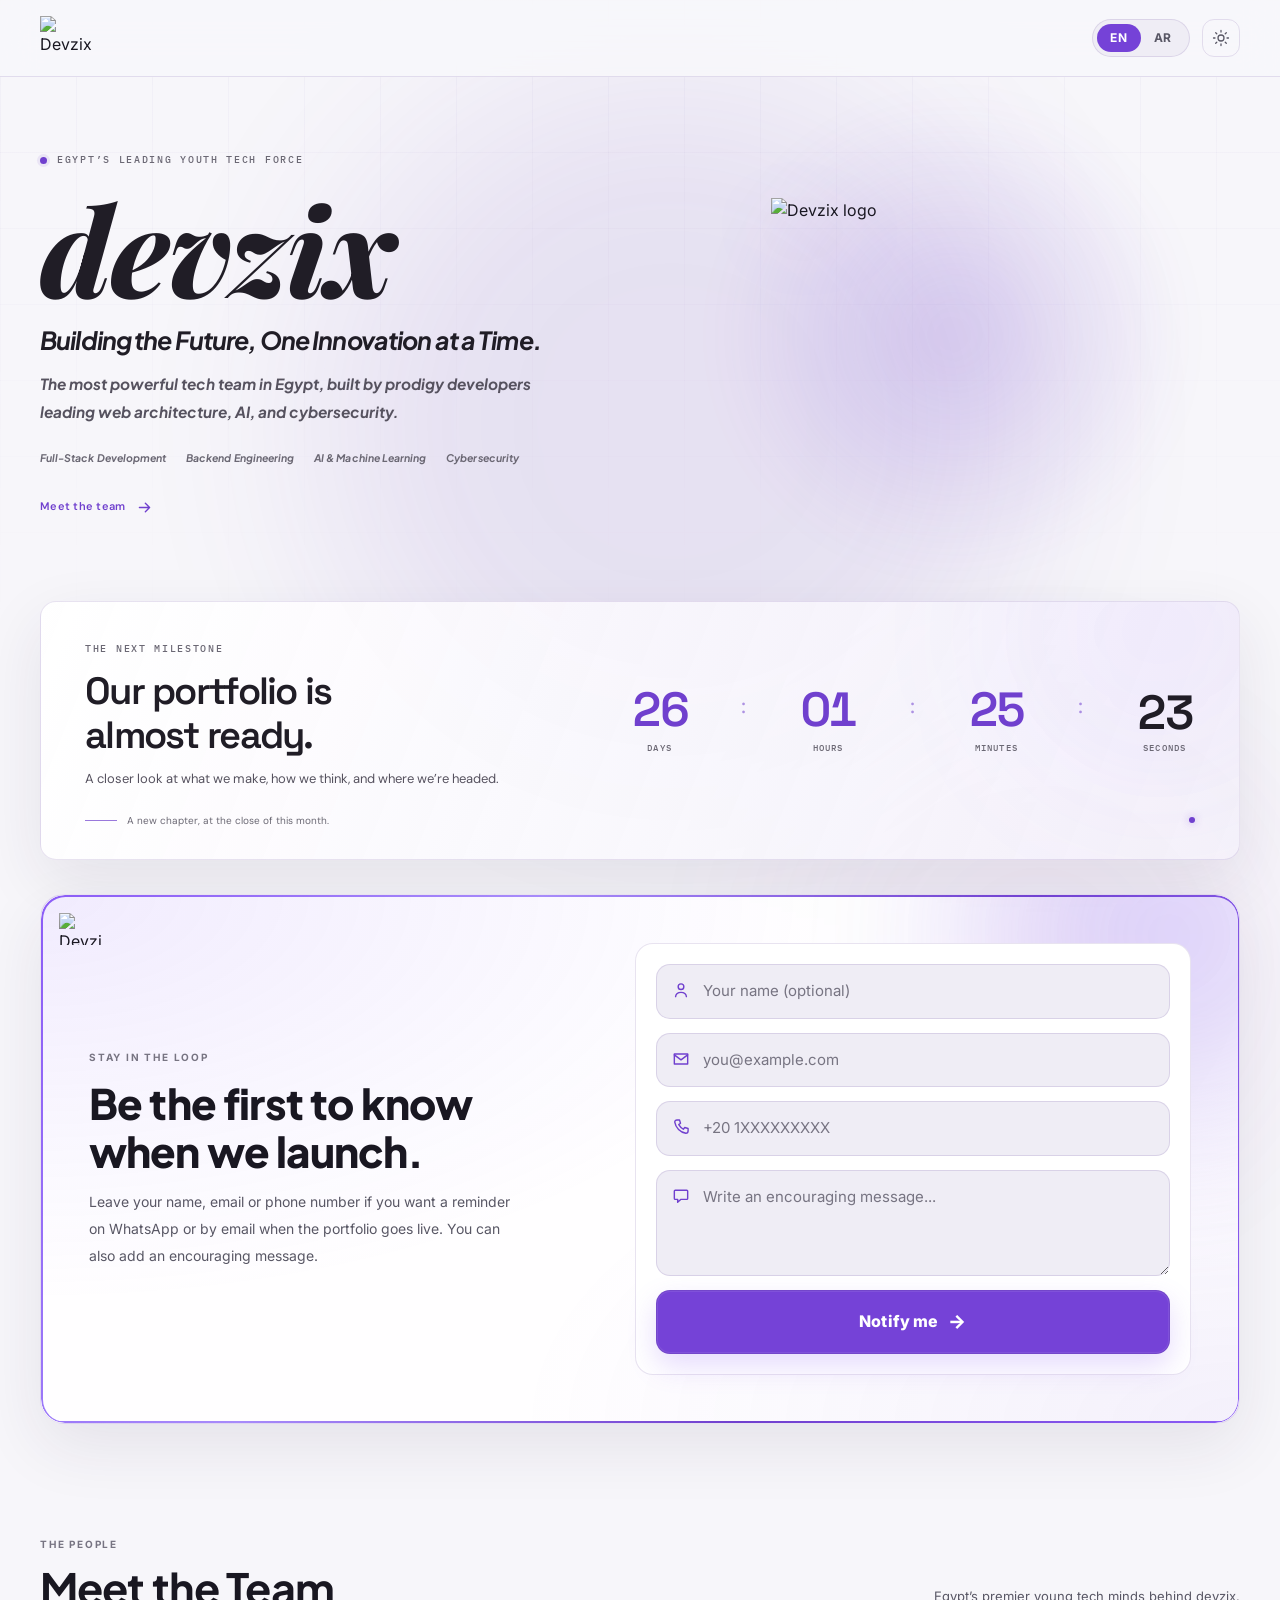
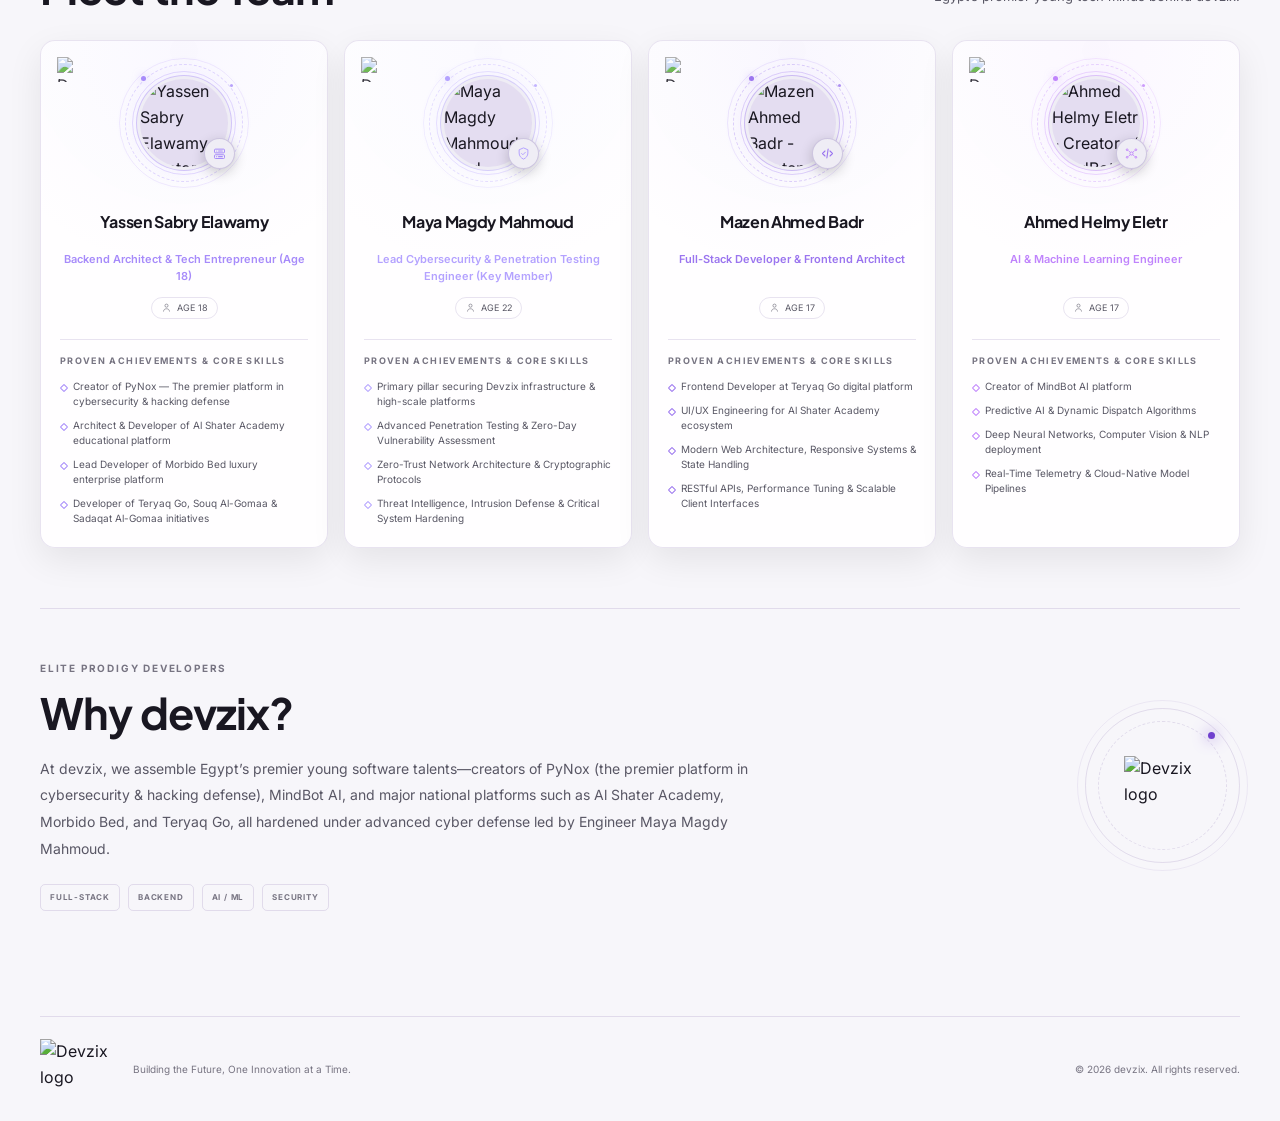
==== commit efad58b0: "update all files" ====
--- a/index.html
+++ b/index.html
@@ -326,7 +326,7 @@
     })();
   </script>
   <link rel="stylesheet" href="./css/style.css">
-  <script src="./js/script.js" defer></script>
+  <script src="./js/script.js?v=20261119" defer></script>
 </head>
 <body class="light-mode">
   <div id="intro" data-intro-theme="light">
@@ -816,7 +816,7 @@
           <div class="member-head">
             <h3 class="member-name" itemprop="name">Ahmed Helmy Eletr</h3>
             <p class="member-title" itemprop="jobTitle">AI &amp; Machine Learning Engineer</p>
-            <span class="age-badge"><svg viewBox="0 0 24 24" fill="none" aria-hidden="true"><circle cx="12" cy="8" r="3.4" stroke="currentColor" stroke-width="1.5"/><path d="M5.5 20c.4-3.4 2.6-5.2 6.5-5.2s6.1 1.8 6.5 5.2" stroke="currentColor" stroke-width="1.5" stroke-linecap="round"/></svg><span>AGE 17</span></span>
+            <span class="age-badge"><svg viewBox="0 0 24 24" fill="none" aria-hidden="true"><circle cx="12" cy="8" r="3.4" stroke="currentColor" stroke-width="1.5"/><path d="M5.5 20c.4-3.4 2.6-5.2 6.5-5.2s6.1 1.8 6.5 5.2" stroke="currentColor" stroke-width="1.5" stroke-linecap="round"/></svg><span>AGE 17 YEARS</span></span>
           </div>
           <div class="card-divider"></div>
           <h4 class="skills-title">PROVEN ACHIEVEMENTS &amp; CORE SKILLS</h4>
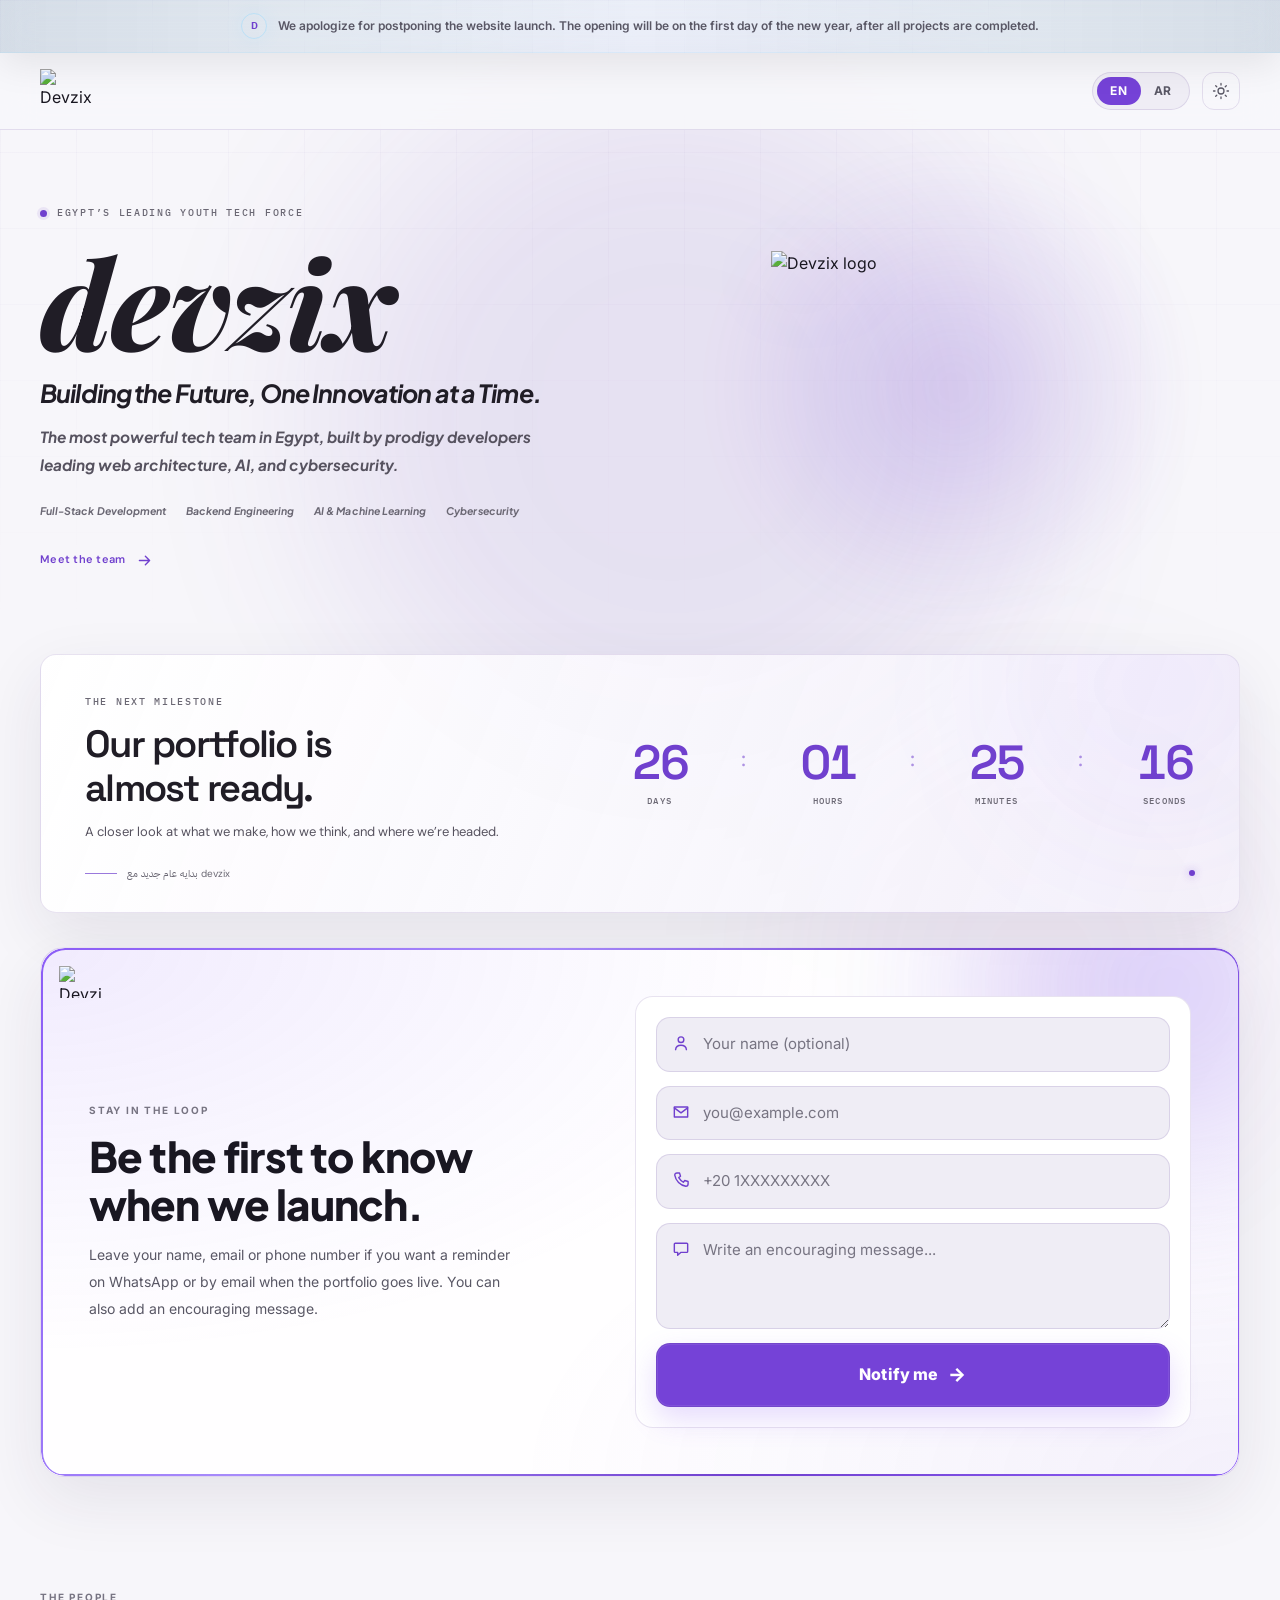
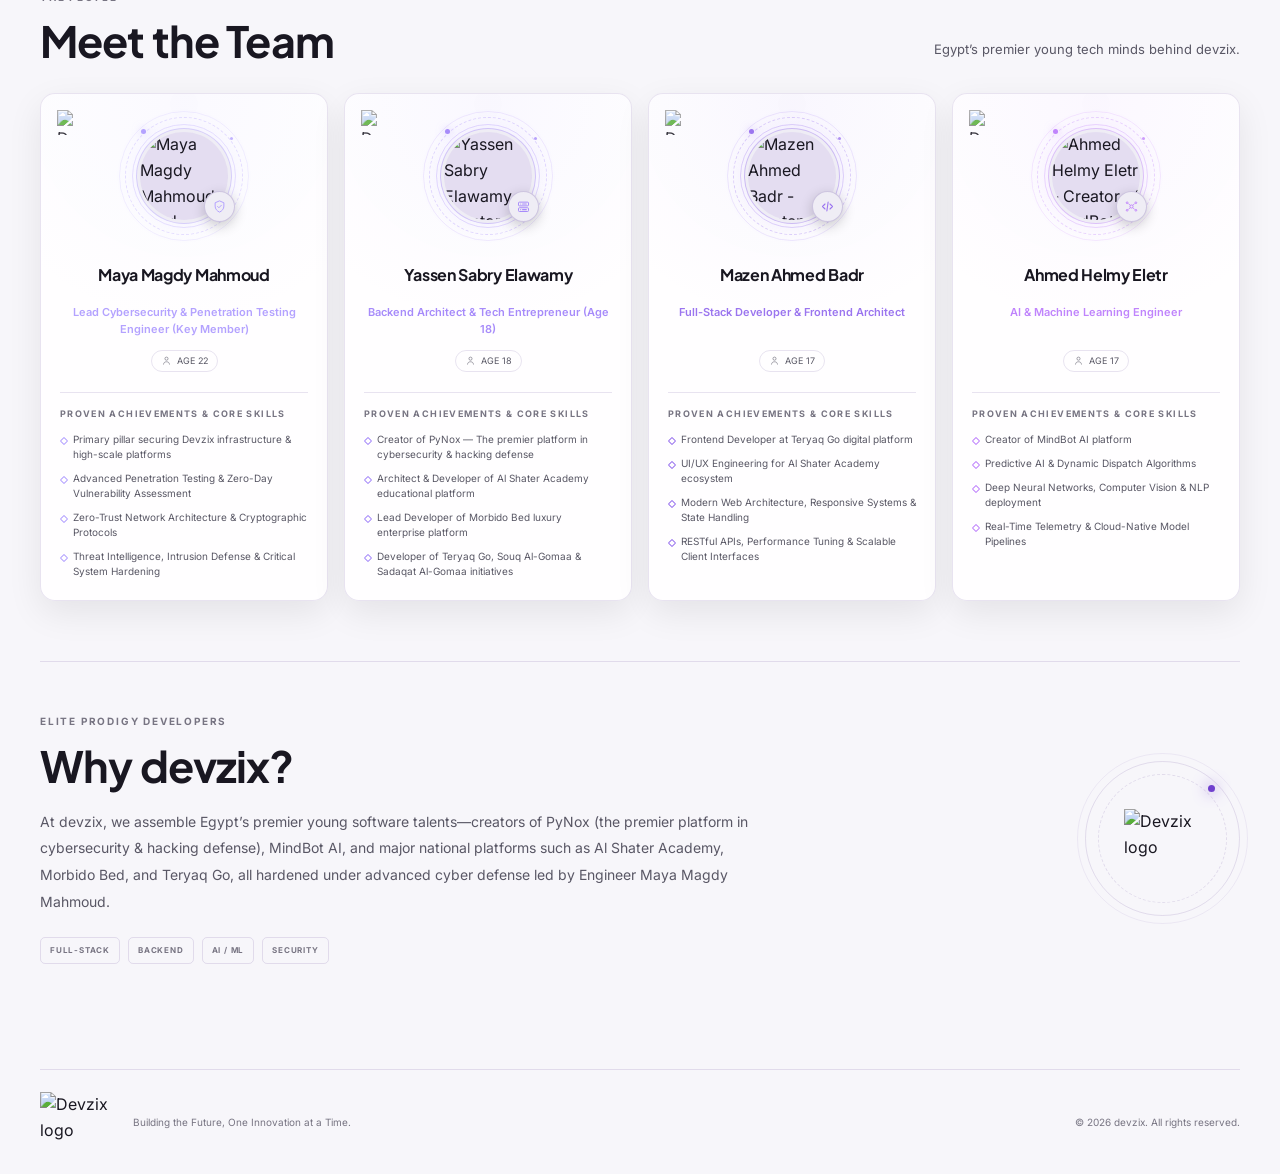
==== commit 0427421f: "update all files" ====
--- a/index.html
+++ b/index.html
@@ -326,7 +326,7 @@
     })();
   </script>
   <link rel="stylesheet" href="./css/style.css">
-  <script src="./js/script.js?v=20261119" defer></script>
+  <script src="./js/script.js?v=20261121" defer></script>
 </head>
 <body class="light-mode">
   <div id="intro" data-intro-theme="light">
@@ -650,6 +650,12 @@
 </svg>
   <div class="intro-wordmark">devzix</div>
   </div>
+  <aside class="apology-banner" role="status" aria-label="Website delay notice">
+    <div class="apology-banner__inner">
+      <span class="apology-banner__icon" aria-hidden="true">D</span>
+      <p data-i18n="apologyNotice">نعتذر عن تأجيل موعد عرض الموقع، وسنفتتحه أول العام الجديد بعد الانتهاء من جميع المشاريع.</p>
+    </div>
+  </aside>
   <div class="ambient ambient-one" aria-hidden="true"></div>
   <div class="ambient ambient-two" aria-hidden="true"></div>
   <header class="site-header" id="top">
@@ -702,7 +708,7 @@
         <h2 id="launchTitle" data-i18n="launchTitle">Our portfolio is<br>almost ready.</h2>
         <p data-i18n="launchDescription">A closer look at what we make, how we think, and where we’re headed.</p>
       </div>
-      <div class="countdown" aria-label="Time until the end of this month" data-i18n-aria="countdownLabel" aria-live="off">
+      <div class="countdown" aria-label="Time until the start of the new year" data-i18n-aria="countdownLabel" aria-live="off">
         <div class="count-unit"><span class="count-number" id="days">00</span><span class="count-label" data-i18n="days">DAYS</span></div><span class="count-colon">:</span>
         <div class="count-unit"><span class="count-number" id="hours">00</span><span class="count-label" data-i18n="hours">HOURS</span></div><span class="count-colon">:</span>
         <div class="count-unit"><span class="count-number" id="minutes">00</span><span class="count-label" data-i18n="minutes">MINUTES</span></div><span class="count-colon">:</span>
--- a/css/style.css
+++ b/css/style.css
@@ -218,6 +218,12 @@
 :root{--type-primary:#f0eef5;--type-secondary:#b7b3bf;--type-muted:#9d99a6;--type-accent:var(--accent-bright);--font-display:"Space Grotesk","Plus Jakarta Sans","IBM Plex Sans Arabic",sans-serif;--font-editorial:"DM Sans","Inter","IBM Plex Sans Arabic",sans-serif;--font-code:"IBM Plex Mono","IBM Plex Sans Arabic",monospace}
 body.light-mode{--type-primary:#201d26;--type-secondary:#56525f;--type-muted:#6b6874;--type-accent:var(--accent-bright)}
 body:not(.light-mode){--type-primary:#f0eef5;--type-secondary:#b7b3bf;--type-muted:#9d99a6;--type-accent:var(--accent-bright)}
+.apology-banner{position:relative;z-index:21;width:100%;border-bottom:1px solid rgba(139,215,255,.16);background:linear-gradient(90deg,rgba(34,91,134,.16),rgba(139,215,255,.08),rgba(34,91,134,.16));box-shadow:0 12px 36px rgba(0,0,0,.08);backdrop-filter:blur(16px);-webkit-backdrop-filter:blur(16px)}
+.apology-banner__inner{width:min(calc(100% - 36px),1200px);min-height:52px;margin:auto;display:flex;align-items:center;justify-content:center;gap:11px;text-align:center}
+.apology-banner__icon{width:26px;height:26px;display:grid;place-items:center;flex:none;border:1px solid rgba(139,215,255,.42);border-radius:50%;color:var(--accent-bright);font:700 10px/1 var(--font-code);box-shadow:0 0 18px rgba(139,215,255,.12)}
+.apology-banner p{margin:0;color:var(--text-secondary);font-size:12px;font-weight:600;line-height:1.6}
+[dir="rtl"] .apology-banner p{font-family:var(--font-body)}
+@media(max-width:680px){.apology-banner__inner{min-height:58px;gap:9px;text-align:start}.apology-banner p{font-size:11px}}
 .hero,.launch{transition:color .3s ease}
 .hero .eyebrow,.launch .eyebrow{color:var(--type-muted);font:500 10px/1.45 var(--font-code);letter-spacing:.17em;transition:color .3s ease}
 .hero .status-dot{background:var(--type-accent);box-shadow:0 0 0 3px var(--accent-soft);transition:background-color .3s ease,box-shadow .3s ease}
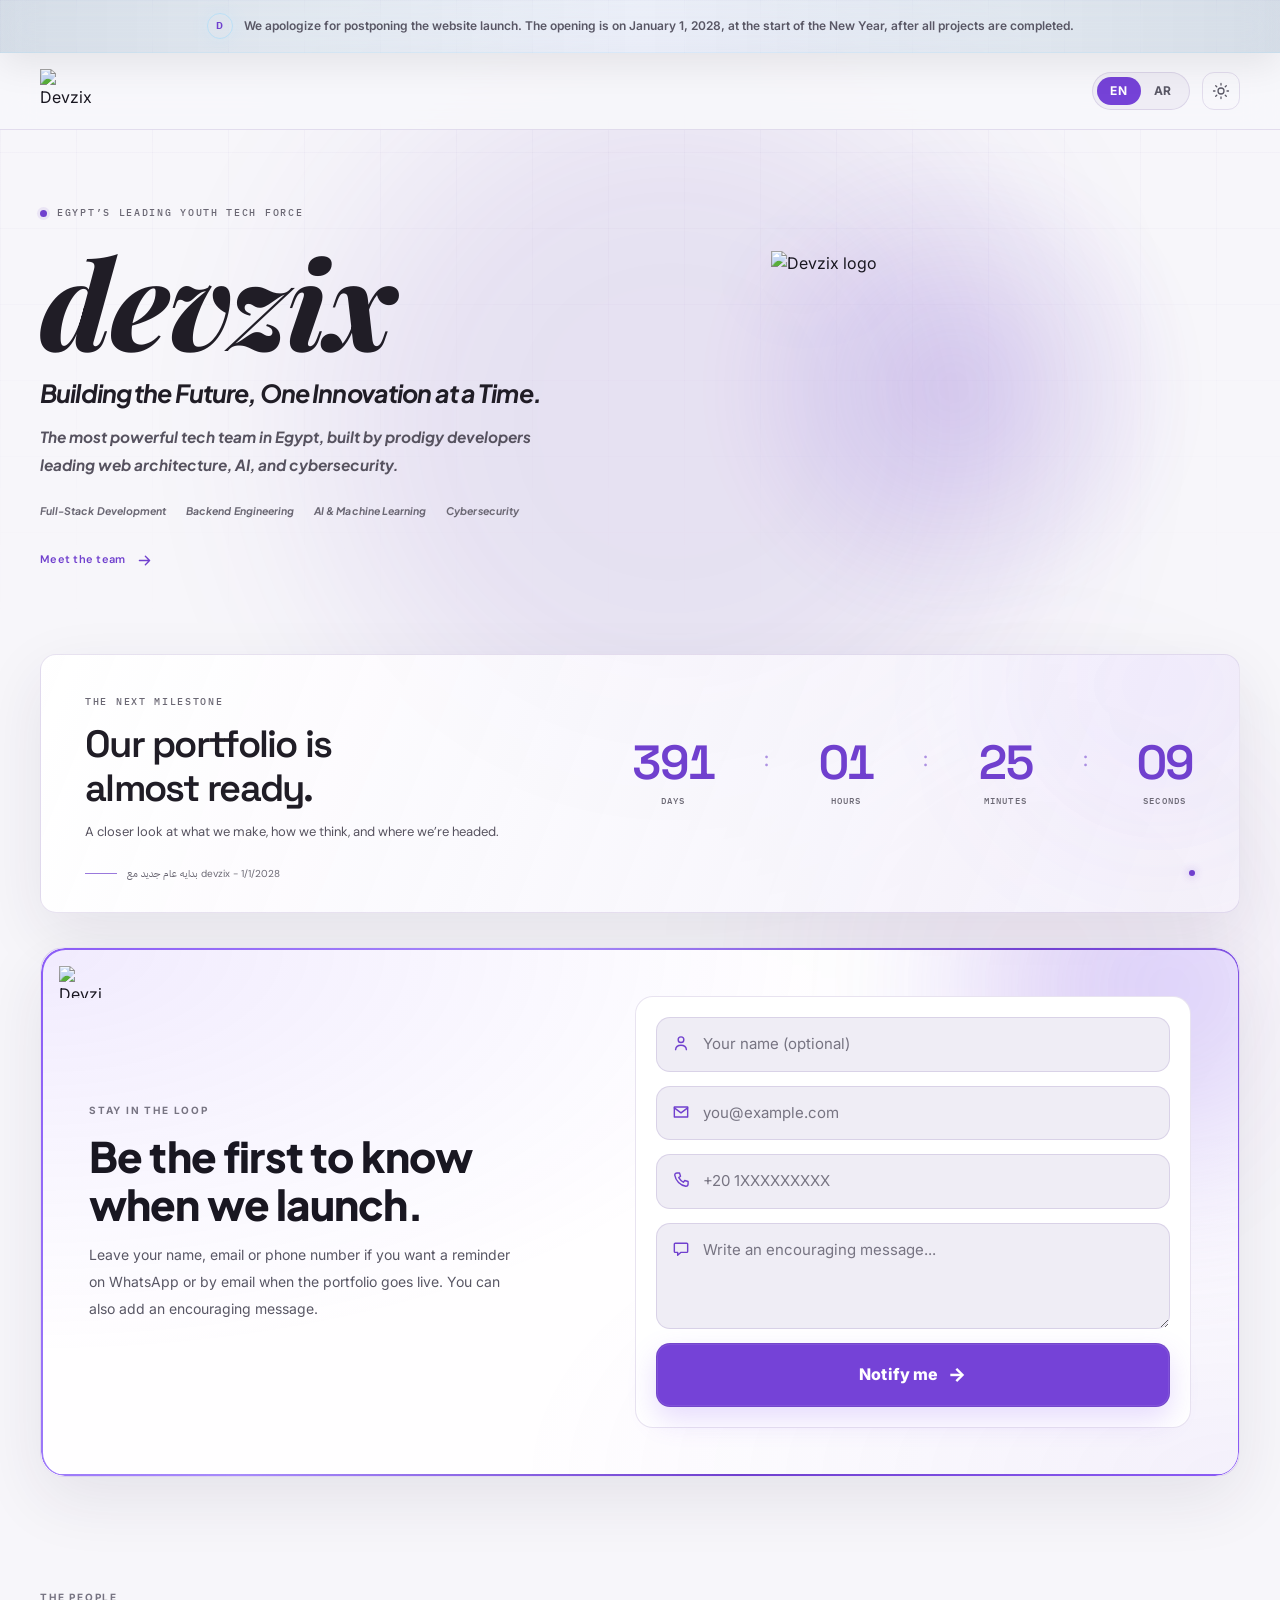
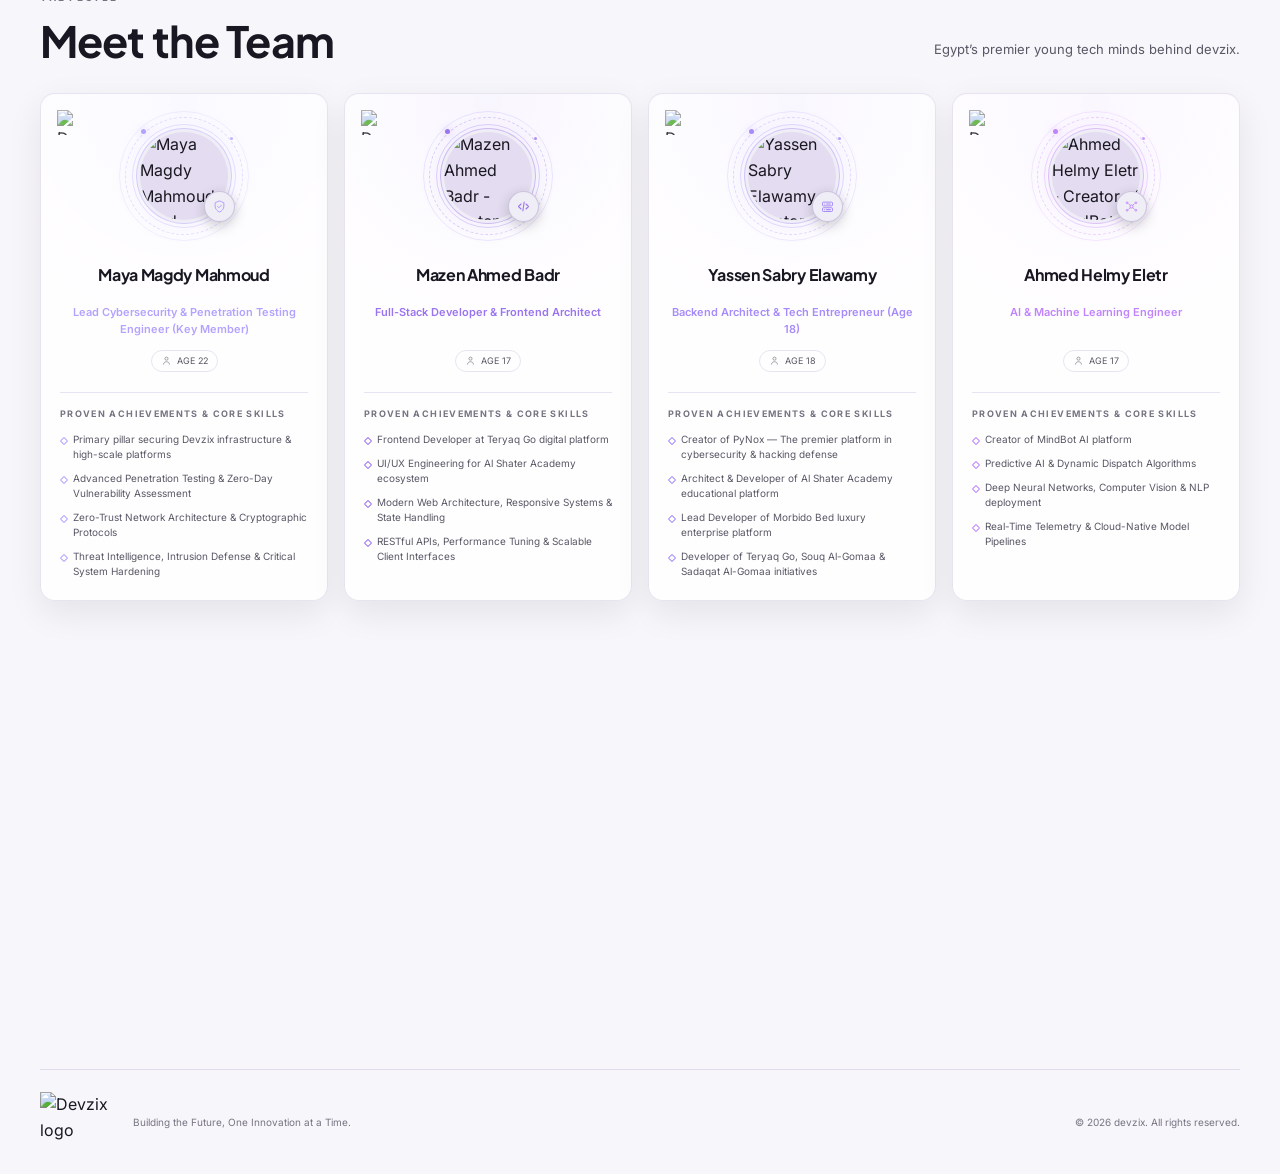
==== commit ac4b14e4: "update all files" ====
--- a/index.html
+++ b/index.html
@@ -61,7 +61,13 @@
           "url": "https://www.devzix.com/android-chrome-512x512.png",
           "caption": "Devzix Official Logo"
         },
-        "image": "https://www.devzix.com/android-chrome-512x512.png",
+        "image": [
+          "https://www.devzix.com/android-chrome-512x512.png",
+          "https://www.devzix.com/assets/images/team/yassen.webp",
+          "https://www.devzix.com/assets/images/team/maya.webp",
+          "https://www.devzix.com/assets/images/team/mazen.webp",
+          "https://www.devzix.com/assets/images/team/ahmed.webp"
+        ],
         "description": "Devzix (ديفيزكس) — أقوى فريق تكنولوجي وبرمجي في مصر مكون من شباب عباقرة يقودون الابتكار في البنية التحتية، أنظمة الاختراق والحماية، الذكاء الاصطناعي، وتطوير كبرى المنصات الرقمية.",
         "knowsAbout": [
           "Programming",
@@ -239,6 +245,28 @@
         ]
       },
       {
+        "@type": "Event",
+        "@id": "https://www.devzix.com/#official-opening",
+        "name": "Devzix Official Website Opening",
+        "alternateName": "افتتاح موقع ديفيزكس الرسمي",
+        "description": "The new announced opening date for the Devzix website is January 1, 2028, at the beginning of the New Year, after completing all projects.",
+        "startDate": "2028-01-01",
+        "endDate": "2028-01-01",
+        "eventStatus": "https://schema.org/EventScheduled",
+        "eventAttendanceMode": "https://schema.org/OnlineEventAttendanceMode",
+        "location": {
+          "@type": "VirtualLocation",
+          "url": "https://www.devzix.com/"
+        },
+        "organizer": { "@id": "https://www.devzix.com/#organization" },
+        "image": [
+          "https://www.devzix.com/assets/images/team/yassen.webp",
+          "https://www.devzix.com/assets/images/team/maya.webp",
+          "https://www.devzix.com/assets/images/team/mazen.webp",
+          "https://www.devzix.com/assets/images/team/ahmed.webp"
+        ]
+      },
+      {
         "@type": "ItemList",
         "@id": "https://www.devzix.com/#team-directory",
         "name": "Devzix Team Members Directory",
@@ -298,7 +326,13 @@
         "@id": "https://www.devzix.com/#webpage",
         "url": "https://www.devzix.com/",
         "name": "Devzix (ديفيزكس) | أقوى تيم برمجي في مصر — ياسين صبري العوامي وفريق العباقرة",
-        "description": "أقوى تيم برمجي وتكنولوجي في مصر مكون من شباب عباقرة: ياسين صبري العوامي (مطور باينوكس والشاطر وموربيدو)، أحمد حلمي (MindBot AI)، مازن بدر، والمهندسة مايا مجدي محمود (الأمن السيبراني).",
+        "description": "أقوى تيم برمجي وتكنولوجي في مصر مكون من شباب عباقرة: ياسين صبري العوامي (مطور باينوكس والشاطر وموربيدو)، أحمد حلمي (MindBot AI)، مازن بدر، والمهندسة مايا مجدي محمود (الأمن السيبراني). الافتتاح الجديد المعلن لموقع ديفيزكس هو يوم 1/1/2028.",
+        "primaryImageOfPage": {
+          "@type": "ImageObject",
+          "url": "https://www.devzix.com/assets/images/team/yassen.webp",
+          "contentUrl": "https://www.devzix.com/assets/images/team/yassen.webp",
+          "caption": "Devzix team profile photo"
+        },
         "isPartOf": { "@id": "https://www.devzix.com/#website" },
         "about": { "@id": "https://www.devzix.com/#organization" },
         "mainEntity": { "@id": "https://www.devzix.com/#team-directory" },
@@ -326,7 +360,7 @@
     })();
   </script>
   <link rel="stylesheet" href="./css/style.css">
-  <script src="./js/script.js?v=20261121" defer></script>
+  <script src="./js/script.js?v=20261121b" defer></script>
 </head>
 <body class="light-mode">
   <div id="intro" data-intro-theme="light">
@@ -653,7 +687,7 @@
   <aside class="apology-banner" role="status" aria-label="Website delay notice">
     <div class="apology-banner__inner">
       <span class="apology-banner__icon" aria-hidden="true">D</span>
-      <p data-i18n="apologyNotice">نعتذر عن تأجيل موعد عرض الموقع، وسنفتتحه أول العام الجديد بعد الانتهاء من جميع المشاريع.</p>
+      <p data-i18n="apologyNotice">نعتذر عن تأجيل موعد عرض الموقع، وسنفتتحه يوم 1/1/2028 عند بداية العام الجديد بعد الانتهاء من جميع المشاريع.</p>
     </div>
   </aside>
   <div class="ambient ambient-one" aria-hidden="true"></div>
@@ -708,13 +742,13 @@
         <h2 id="launchTitle" data-i18n="launchTitle">Our portfolio is<br>almost ready.</h2>
         <p data-i18n="launchDescription">A closer look at what we make, how we think, and where we’re headed.</p>
       </div>
-      <div class="countdown" aria-label="Time until the start of the new year" data-i18n-aria="countdownLabel" aria-live="off">
+      <div class="countdown" aria-label="Time until the 2028 New Year opening" data-i18n-aria="countdownLabel" aria-live="off">
         <div class="count-unit"><span class="count-number" id="days">00</span><span class="count-label" data-i18n="days">DAYS</span></div><span class="count-colon">:</span>
         <div class="count-unit"><span class="count-number" id="hours">00</span><span class="count-label" data-i18n="hours">HOURS</span></div><span class="count-colon">:</span>
         <div class="count-unit"><span class="count-number" id="minutes">00</span><span class="count-label" data-i18n="minutes">MINUTES</span></div><span class="count-colon">:</span>
         <div class="count-unit"><span class="count-number" id="seconds">00</span><span class="count-label" data-i18n="seconds">SECONDS</span></div>
       </div>
-      <div class="launch-foot"><span class="launch-line"></span><span id="launchNote" data-i18n="countdownNote">A new chapter, at the close of this month.</span><span class="launch-pulse"></span></div>
+      <div class="launch-foot"><span class="launch-line"></span><span id="launchNote" data-i18n="countdownNote">بدايه عام جديد مع devzix - 1/1/2028</span><span class="launch-pulse"></span></div>
     </section>
 
     <section class="notify section-shell reveal" id="notify" aria-labelledby="notifyTitle">
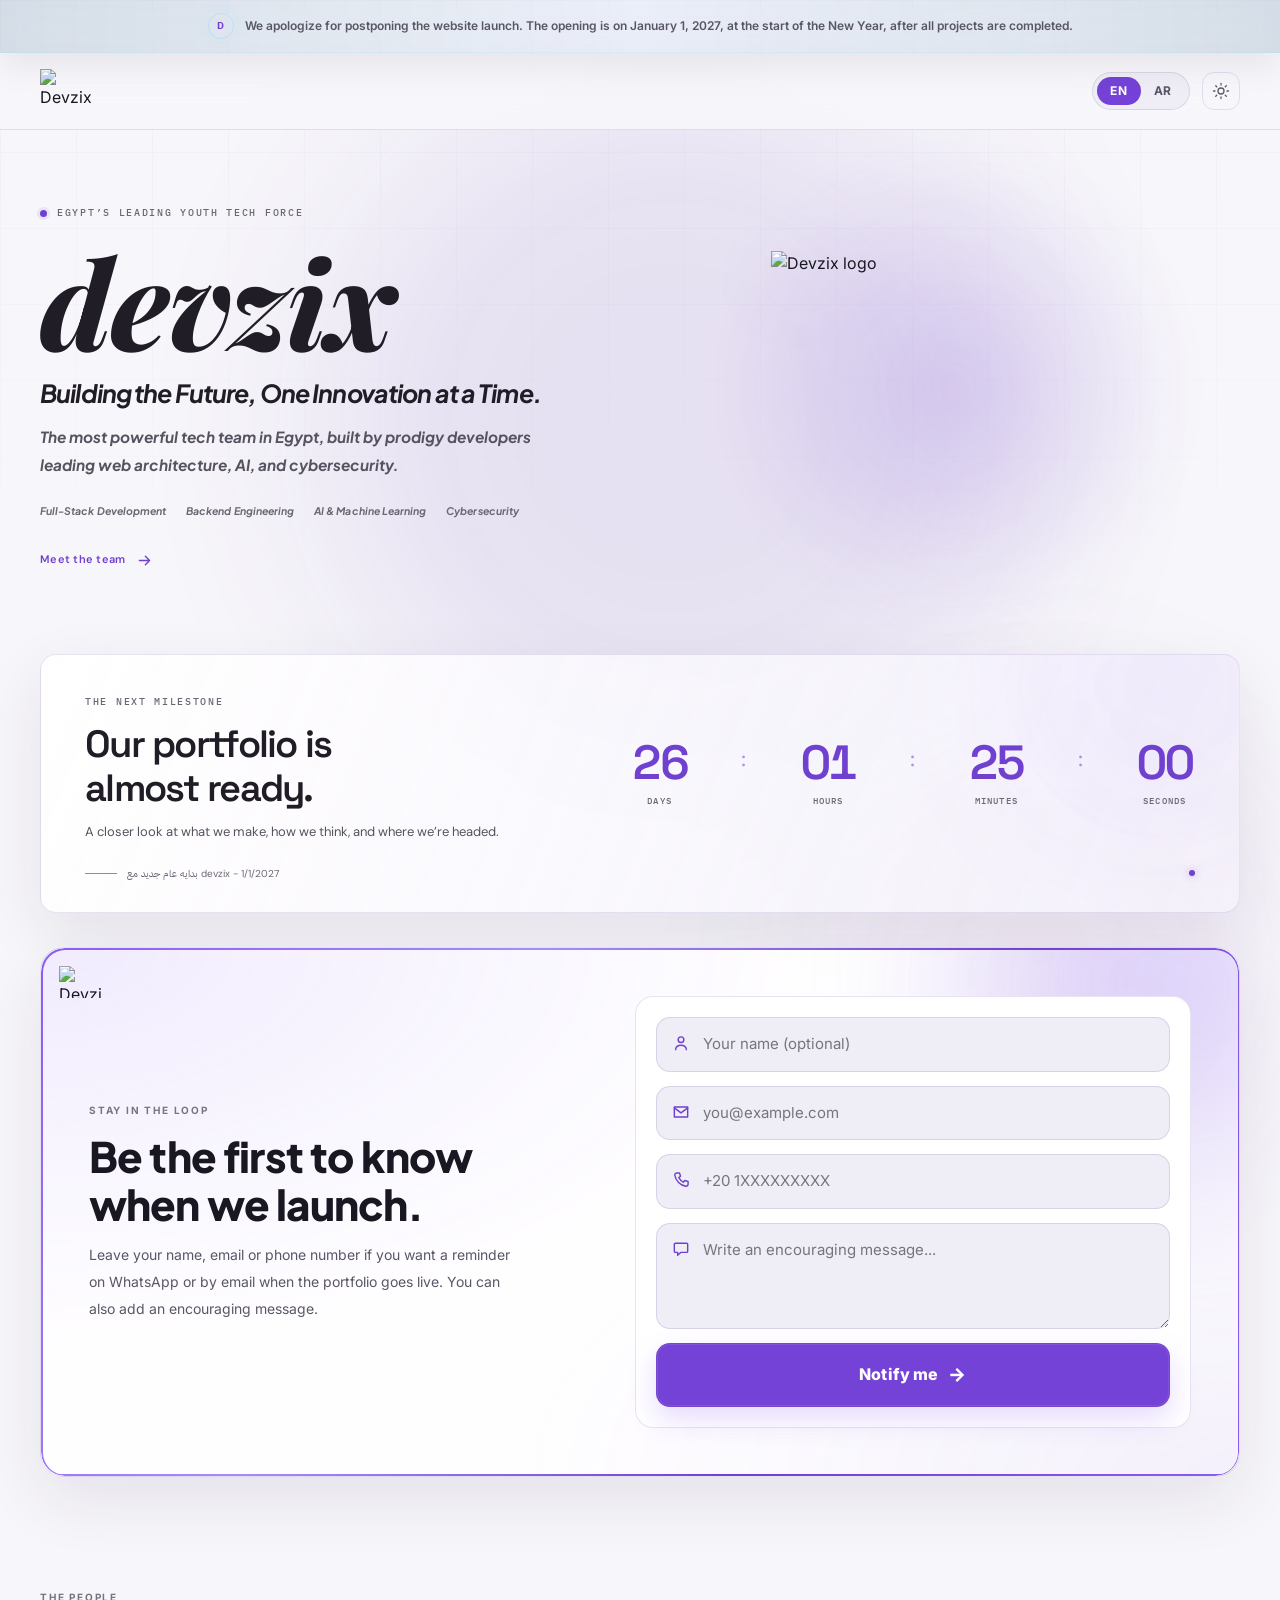
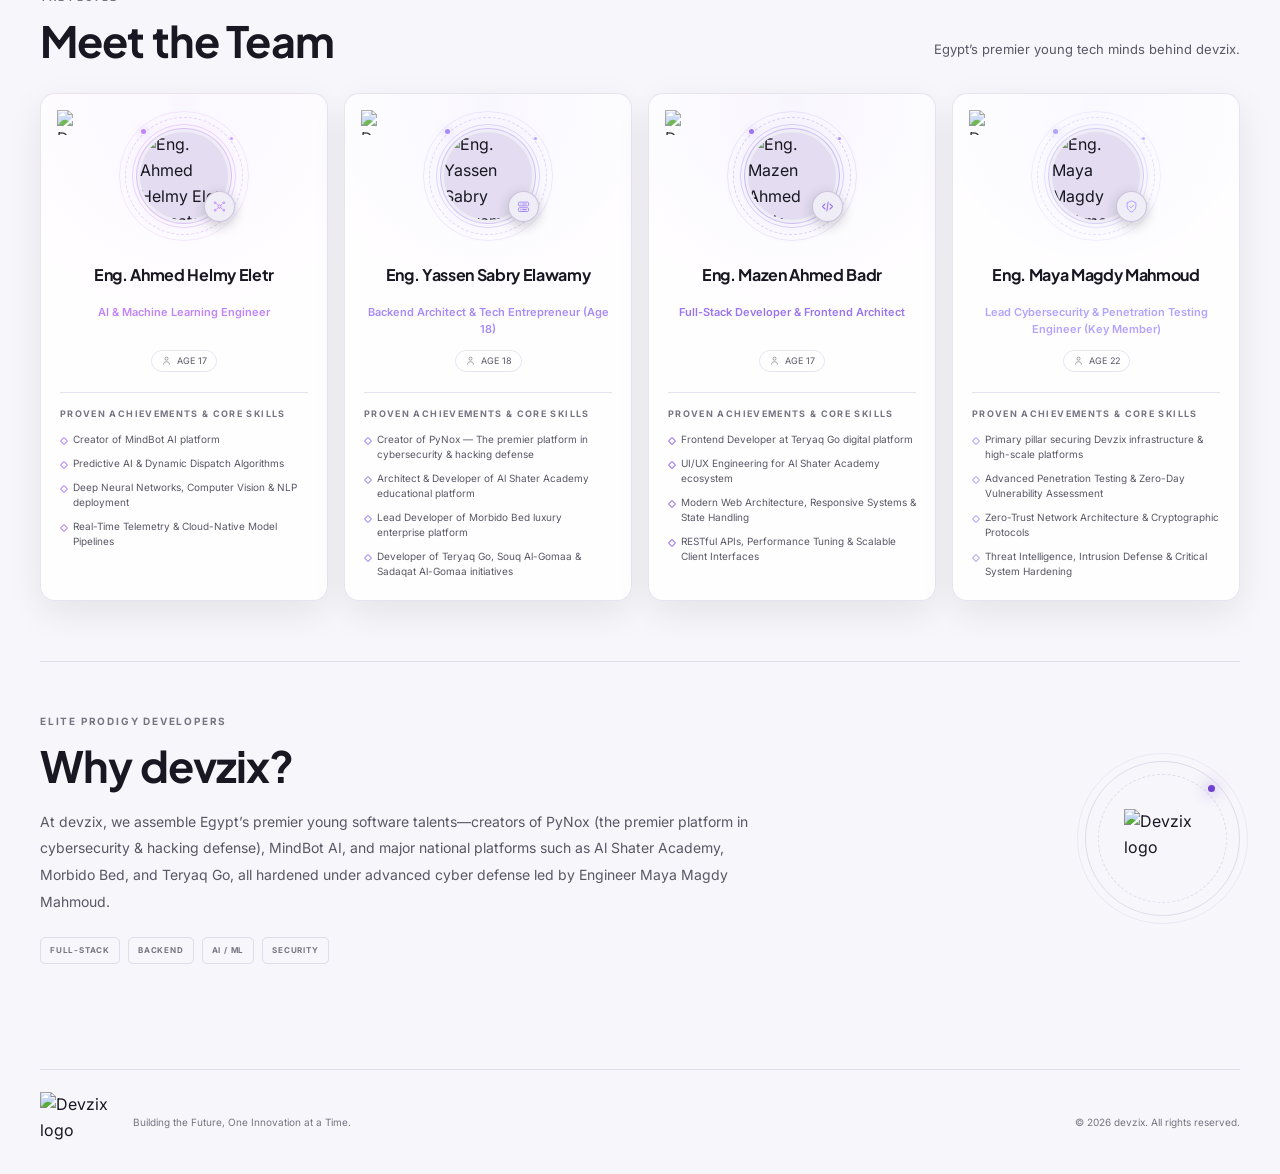
==== commit 7a4e56f0: "update all files" ====
--- a/index.html
+++ b/index.html
@@ -4,9 +4,9 @@
   <meta charset="utf-8">
   <meta name="viewport" content="width=device-width, initial-scale=1">
   <meta name="theme-color" content="#f4f7fb">
-  <meta name="description" content="Devzix (ديفيزكس) — فريق تكنولوجي وبرمجي يضم مازن أحمد بدر (تطوير الواجهات)، أحمد حلمي العتر (الذكاء الاصطناعي)، ياسين صبري العوامي (PyNox والأنظمة الخلفية)، ومايا مجدي محمود (الأمن السيبراني).">
+  <meta name="description" content="Devzix (ديفيزكس) — فريق تكنولوجي وبرمجي يضم مهندس مازن أحمد بدر (تطوير الواجهات)، مهندس أحمد حلمي العتر (الذكاء الاصطناعي)، مهندس ياسين صبري العوامي (PyNox والأنظمة الخلفية)، ومهندسة مايا مجدي محمود (الأمن السيبراني).">
   <meta name="keywords" content="Devzix, ديفيزكس, devsix, ديفسيكس, تيم ديفيزكس, فريق برمجة, أقوى تيم في مصر, شباب عباقرة, Yassen Sabry Elawamy, Yasseen Sabry Elawamy, Yassen Sabry, ياسين صبري العوامي, ياسين صبري, باينوكس, PyNox, اكاديمية الشاطر, Al Shater Academy, موربيدو, Morbido, Morbido Bed, ترياق جو, Teryaq Go, سوق الجمعة, صدقة الجمعة, Mazen Ahmed Badr, Mazen Ahmed Bakr, مازن احمد بدر, مازن بدر, Ahmed Helmy Eletr, Ahmed Helmy, احمد حلمي, احمد حلمي العتر, MindBot AI, mindbotai.pro, مايند بوت, مايا مجدي محمود, مايا مجدي, Maya Magdy Mahmoud, Maya Magdy, Mai Magdy Mahmoud, مي مجدي محمود, مي مجدي, امن سيبراني, ذكاء اصطناعي, Cybersecurity, Penetration Testing, Full-Stack, Backend, Machine Learning, Web Development Egypt">
-  <meta name="author" content="Devzix Team — Mazen Ahmed Badr, Yassen Sabry Elawamy, Ahmed Helmy Eletr, Maya Magdy Mahmoud">
+  <meta name="author" content="Devzix Team — Eng. Mazen Ahmed Badr, Eng. Yassen Sabry Elawamy, Eng. Ahmed Helmy Eletr, Eng. Maya Magdy Mahmoud">
   <meta name="publisher" content="Devzix">
   <meta name="robots" content="index, follow, max-image-preview:large, max-snippet:-1, max-video-preview:-1">
   <meta name="googlebot" content="index, follow, max-image-preview:large, max-snippet:-1, max-video-preview:-1">
@@ -24,10 +24,12 @@
   <link rel="icon" type="image/png" sizes="192x192" href="./android-chrome-192x192.png?v=3">
   <link rel="apple-touch-icon" sizes="180x180" href="./apple-touch-icon.png?v=3">
   <link rel="manifest" href="./site.webmanifest">
+  <link rel="alternate" type="text/plain" href="https://www.devzix.com/llms.txt" title="Devzix team info for AI assistants">
+  <link rel="alternate" type="application/json" href="https://www.devzix.com/team.json" title="Devzix team members and photos (JSON)">
   <meta property="og:type" content="website">
   <meta property="og:site_name" content="Devzix">
-  <meta property="og:title" content="Devzix (ديفيزكس) | أقوى تيم برمجي في مصر — ياسين صبري العوامي وفريق العباقرة">
-  <meta property="og:description" content="فريق ديفيزكس: مازن أحمد بدر (تطوير الواجهات)، أحمد حلمي العتر (الذكاء الاصطناعي)، ياسين صبري العوامي (PyNox والأنظمة الخلفية)، ومايا مجدي محمود (الأمن السيبراني).">
+  <meta property="og:title" content="Devzix (ديفيزكس) | أقوى تيم برمجي في مصر — مهندس ياسين صبري العوامي وفريق العباقرة">
+  <meta property="og:description" content="فريق ديفيزكس: مهندس مازن أحمد بدر (تطوير الواجهات)، مهندس أحمد حلمي العتر (الذكاء الاصطناعي)، مهندس ياسين صبري العوامي (PyNox والأنظمة الخلفية)، ومهندسة مايا مجدي محمود (الأمن السيبراني).">
   <meta property="og:url" content="https://www.devzix.com/">
   <meta property="og:image" content="https://www.devzix.com/assets/images/team/yassen.webp">
   <meta property="og:image:alt" content="Devzix Team — أقوى تيم برمجي في مصر">
@@ -36,8 +38,8 @@
   <meta property="og:locale" content="ar_EG">
   <meta property="og:locale:alternate" content="en_US">
   <meta name="twitter:card" content="summary_large_image">
-  <meta name="twitter:title" content="Devzix (ديفيزكس) | أقوى تيم برمجي في مصر — ياسين صبري العوامي وفريق العباقرة">
-  <meta name="twitter:description" content="فريق ديفيزكس: مازن أحمد بدر، أحمد حلمي العتر، ياسين صبري العوامي، ومايا مجدي محمود.">
+  <meta name="twitter:title" content="Devzix (ديفيزكس) | أقوى تيم برمجي في مصر — مهندس ياسين صبري العوامي وفريق العباقرة">
+  <meta name="twitter:description" content="فريق ديفيزكس: مهندس مازن أحمد بدر، مهندس أحمد حلمي العتر، مهندس ياسين صبري العوامي، ومهندسة مايا مجدي محمود.">
   <meta name="twitter:image" content="https://www.devzix.com/assets/images/team/yassen.webp">
   <meta name="twitter:image:alt" content="Devzix Team">
   <link rel="preload" as="image" href="https://www.devzix.com/assets/images/team/yassen.webp" type="image/webp" fetchpriority="high">
@@ -93,8 +95,11 @@
       {
         "@type": "Person",
         "@id": "https://www.devzix.com/#yassen-sabry-elawamy",
-        "name": "Yassen Sabry Elawamy",
+        "name": "Eng. Yassen Sabry Elawamy",
+        "honorificPrefix": "مهندس",
         "alternateName": [
+          "مهندس ياسين صبري العوامي",
+          "Eng. Yassen Sabry Elawamy",
           "Yassin Sabry Elawamy",
           "Yasseen Sabry Elawamy",
           "Yassen Sabry",
@@ -117,12 +122,12 @@
           "url": "https://www.devzix.com/assets/images/team/yassen.webp",
           "contentUrl": "https://www.devzix.com/assets/images/team/yassen.webp",
           "thumbnailUrl": "https://www.devzix.com/assets/images/team/yassen.webp",
-          "caption": "Yassen Sabry Elawamy (ياسين صبري العوامي) - Back-End Developer at Devzix, Developer of PyNox, Al Shater Academy & Morbido",
-          "name": "Yassen Sabry Elawamy",
+          "caption": "Eng. Yassen Sabry Elawamy (مهندس ياسين صبري العوامي) - Back-End Developer at Devzix, Developer of PyNox, Al Shater Academy & Morbido",
+          "name": "Eng. Yassen Sabry Elawamy",
           "width": "400",
           "height": "400"
         },
-        "description": "ياسين صبري العوامي (Yassen Sabry Elawamy) هو مطور برمجيات ورائد أعمال ومصمم مواقع وبنية تحتية مصري شاب (من مواليد عام 2008، يبلغ من العمر نحو 18 عاماً). مطور منصة باينوكس (PyNox) الأقوى في عالم الاختراق والحماية، ومطور منصة وتطبيق أكاديمية الشاطر التعليمية (Al Shater Academy)، ومنصة وتطبيق مصانع موربيدو للمفروشات والمراتب الفاخرة (Morbido Bed)، بالإضافة إلى منصات ومشاريع رقمية مثل ترياق جو، سوق الجمعة، ومبادرة صدقة الجمعة.",
+        "description": "مهندس ياسين صبري العوامي (Eng. Yassen Sabry Elawamy) هو مطور برمجيات ورائد أعمال ومصمم مواقع وبنية تحتية مصري شاب (من مواليد عام 2008، يبلغ من العمر نحو 18 عاماً). مطور منصة باينوكس (PyNox) الأقوى في عالم الاختراق والحماية، ومطور منصة وتطبيق أكاديمية الشاطر التعليمية (Al Shater Academy)، ومنصة وتطبيق مصانع موربيدو للمفروشات والمراتب الفاخرة (Morbido Bed)، بالإضافة إلى منصات ومشاريع رقمية مثل ترياق جو، سوق الجمعة، ومبادرة صدقة الجمعة.",
         "knowsAbout": [
           "منصة باينوكس (PyNox)",
           "أكاديمية الشاطر (Al Shater Academy)",
@@ -138,8 +143,11 @@
       {
         "@type": "Person",
         "@id": "https://www.devzix.com/#mazen-ahmed-badr",
-        "name": "Mazen Ahmed Badr",
+        "name": "Eng. Mazen Ahmed Badr",
+        "honorificPrefix": "مهندس",
         "alternateName": [
+          "مهندس مازن أحمد بدر",
+          "Eng. Mazen Ahmed Badr",
           "Mazen Ahmed Bakr",
           "Mazen Ahmed Bakr Badr",
           "مازن احمد بدر",
@@ -158,12 +166,12 @@
           "url": "https://www.devzix.com/assets/images/team/mazen.webp",
           "contentUrl": "https://www.devzix.com/assets/images/team/mazen.webp",
           "thumbnailUrl": "https://www.devzix.com/assets/images/team/mazen.webp",
-          "caption": "Mazen Ahmed Badr (مازن احمد بدر) - Full-Stack Developer at Devzix, Frontend Developer of Teryaq Go & Al Shater Academy",
-          "name": "Mazen Ahmed Badr",
+          "caption": "Eng. Mazen Ahmed Badr (مهندس مازن احمد بدر) - Full-Stack Developer at Devzix, Frontend Developer of Teryaq Go & Al Shater Academy",
+          "name": "Eng. Mazen Ahmed Badr",
           "width": "400",
           "height": "400"
         },
-        "description": "مازن أحمد بدر (Mazen Ahmed Badr) مطور واجهات المستخدم (Frontend) وتطوير الويب المتكامل في Devzix، مطور فرونت إند في كبرى المنصات مثل منصة ترياق جو ومنصة أكاديمية الشاطر التعليمية، متخصص في هندسة الويب الحديثة وتصميم الواجهات المتجاوبة المتقدمة.",
+        "description": "مهندس مازن أحمد بدر (Eng. Mazen Ahmed Badr) مطور واجهات المستخدم (Frontend) وتطوير الويب المتكامل في Devzix، مطور فرونت إند في كبرى المنصات مثل منصة ترياق جو ومنصة أكاديمية الشاطر التعليمية، متخصص في هندسة الويب الحديثة وتصميم الواجهات المتجاوبة المتقدمة.",
         "knowsAbout": [
           "منصة ترياق جو (Teryaq Go Frontend)",
           "أكاديمية الشاطر (Al Shater Academy Frontend)",
@@ -176,8 +184,11 @@
       {
         "@type": "Person",
         "@id": "https://www.devzix.com/#ahmed-helmy-eletr",
-        "name": "Ahmed Helmy Eletr",
+        "name": "Eng. Ahmed Helmy Eletr",
+        "honorificPrefix": "مهندس",
         "alternateName": [
+          "مهندس أحمد حلمي العتر",
+          "Eng. Ahmed Helmy Eletr",
           "Ahmed Helmy",
           "Ahmed Helmy El-Attar",
           "احمد حلمي",
@@ -195,12 +206,12 @@
           "url": "https://www.devzix.com/assets/images/team/ahmed.webp",
           "contentUrl": "https://www.devzix.com/assets/images/team/ahmed.webp",
           "thumbnailUrl": "https://www.devzix.com/assets/images/team/ahmed.webp",
-          "caption": "Ahmed Helmy Eletr (احمد حلمي العتر) - AI Developer & Machine Learning Engineer at Devzix, Creator of MindBot AI",
-          "name": "Ahmed Helmy Eletr",
+          "caption": "Eng. Ahmed Helmy Eletr (مهندس احمد حلمي العتر) - AI Developer & Machine Learning Engineer at Devzix, Creator of MindBot AI",
+          "name": "Eng. Ahmed Helmy Eletr",
           "width": "400",
           "height": "400"
         },
-        "description": "أحمد حلمي العتر (Ahmed Helmy Eletr) مهندس الذكاء الاصطناعي وتعلّم الآلة، مطور منصة MindBot AI الرائدة (mindbotai.pro)، ومتخصص في نماذج الذكاء التنبؤي، الشبكات العصبية، الرؤية الحاسوبية، وتوزيع النماذج الذكية المتقدمة.",
+        "description": "مهندس أحمد حلمي العتر (Eng. Ahmed Helmy Eletr) مهندس الذكاء الاصطناعي وتعلّم الآلة، مطور منصة MindBot AI الرائدة (mindbotai.pro)، ومتخصص في نماذج الذكاء التنبؤي، الشبكات العصبية، الرؤية الحاسوبية، وتوزيع النماذج الذكية المتقدمة.",
         "knowsAbout": [
           "منصة MindBot AI (mindbotai.pro)",
           "Predictive AI & Dynamic Dispatch Algorithms",
@@ -212,8 +223,11 @@
       {
         "@type": "Person",
         "@id": "https://www.devzix.com/#maya-magdy-mahmoud",
-        "name": "Maya Magdy Mahmoud",
+        "name": "Eng. Maya Magdy Mahmoud",
+        "honorificPrefix": "مهندسة",
         "alternateName": [
+          "مهندسة مايا مجدي محمود",
+          "Eng. Maya Magdy Mahmoud",
           "مايا مجدي محمود",
           "مايا مجدي",
           "Maya Magdy",
@@ -230,12 +244,12 @@
           "url": "https://www.devzix.com/assets/images/team/maya.webp",
           "contentUrl": "https://www.devzix.com/assets/images/team/maya.webp",
           "thumbnailUrl": "https://www.devzix.com/assets/images/team/maya.webp",
-          "caption": "Maya Magdy Mahmoud (مايا مجدي محمود) - Lead Cybersecurity & Penetration Testing Engineer at Devzix",
-          "name": "Maya Magdy Mahmoud",
+          "caption": "Eng. Maya Magdy Mahmoud (مهندسة مايا مجدي محمود) - Lead Cybersecurity & Penetration Testing Engineer at Devzix",
+          "name": "Eng. Maya Magdy Mahmoud",
           "width": "400",
           "height": "400"
         },
-        "description": "مايا مجدي محمود (Maya Magdy Mahmoud) مهندسة الأمن السيبراني واختبار الاختراق والعضو الأهم في فريق Devzix، المسؤولة عن تأمين وحماية البنية التحتية، بناء معماريات انعدام الثقة (Zero-Trust)، والتصدي للتهديدات السيبرانية المعقدة وتأمين كافة منصات ومشاريع الفريق.",
+        "description": "مهندسة مايا مجدي محمود (Eng. Maya Magdy Mahmoud) مهندسة الأمن السيبراني واختبار الاختراق والعضو الأهم في فريق Devzix، المسؤولة عن تأمين وحماية البنية التحتية، بناء معماريات انعدام الثقة (Zero-Trust)، والتصدي للتهديدات السيبرانية المعقدة وتأمين كافة منصات ومشاريع الفريق.",
         "knowsAbout": [
           "العضو الأهم في حماية وتأمين Devzix",
           "Penetration Testing & Vulnerability Assessment",
@@ -249,9 +263,9 @@
         "@id": "https://www.devzix.com/#official-opening",
         "name": "Devzix Official Website Opening",
         "alternateName": "افتتاح موقع ديفيزكس الرسمي",
-        "description": "The new announced opening date for the Devzix website is January 1, 2028, at the beginning of the New Year, after completing all projects.",
-        "startDate": "2028-01-01",
-        "endDate": "2028-01-01",
+        "description": "The new announced opening date for the Devzix website is January 1, 2027, at the beginning of the New Year, after completing all projects.",
+        "startDate": "2027-01-01",
+        "endDate": "2027-01-01",
         "eventStatus": "https://schema.org/EventScheduled",
         "eventAttendanceMode": "https://schema.org/OnlineEventAttendanceMode",
         "location": {
@@ -270,7 +284,7 @@
         "@type": "ItemList",
         "@id": "https://www.devzix.com/#team-directory",
         "name": "Devzix Team Members Directory",
-        "description": "Devzix Team Index featuring Mazen Ahmed Badr, Yassen Sabry Elawamy, Ahmed Helmy Eletr, and Maya Magdy Mahmoud with full profiles and photos.",
+        "description": "Devzix Team Index featuring Eng. Mazen Ahmed Badr, Eng. Yassen Sabry Elawamy, Eng. Ahmed Helmy Eletr, and Eng. Maya Magdy Mahmoud with full profiles and photos.",
         "itemListElement": [
           {
             "@type": "ListItem",
@@ -325,8 +339,8 @@
         "@type": "WebPage",
         "@id": "https://www.devzix.com/#webpage",
         "url": "https://www.devzix.com/",
-        "name": "Devzix (ديفيزكس) | أقوى تيم برمجي في مصر — ياسين صبري العوامي وفريق العباقرة",
-        "description": "أقوى تيم برمجي وتكنولوجي في مصر مكون من شباب عباقرة: ياسين صبري العوامي (مطور باينوكس والشاطر وموربيدو)، أحمد حلمي (MindBot AI)، مازن بدر، والمهندسة مايا مجدي محمود (الأمن السيبراني). الافتتاح الجديد المعلن لموقع ديفيزكس هو يوم 1/1/2028.",
+        "name": "Devzix (ديفيزكس) | أقوى تيم برمجي في مصر — مهندس ياسين صبري العوامي وفريق العباقرة",
+        "description": "أقوى تيم برمجي وتكنولوجي في مصر مكون من شباب عباقرة: مهندس ياسين صبري العوامي (مطور باينوكس والشاطر وموربيدو)، مهندس أحمد حلمي (MindBot AI)، مهندس مازن بدر، والمهندسة مايا مجدي محمود (الأمن السيبراني). الافتتاح الجديد المعلن لموقع ديفيزكس هو يوم 1/1/2027.",
         "primaryImageOfPage": {
           "@type": "ImageObject",
           "url": "https://www.devzix.com/assets/images/team/yassen.webp",
@@ -687,7 +701,7 @@
   <aside class="apology-banner" role="status" aria-label="Website delay notice">
     <div class="apology-banner__inner">
       <span class="apology-banner__icon" aria-hidden="true">D</span>
-      <p data-i18n="apologyNotice">نعتذر عن تأجيل موعد عرض الموقع، وسنفتتحه يوم 1/1/2028 عند بداية العام الجديد بعد الانتهاء من جميع المشاريع.</p>
+      <p data-i18n="apologyNotice">نعتذر عن تأجيل موعد عرض الموقع، وسنفتتحه يوم 1/1/2027 عند بداية العام الجديد بعد الانتهاء من جميع المشاريع.</p>
     </div>
   </aside>
   <div class="ambient ambient-one" aria-hidden="true"></div>
@@ -742,13 +756,13 @@
         <h2 id="launchTitle" data-i18n="launchTitle">Our portfolio is<br>almost ready.</h2>
         <p data-i18n="launchDescription">A closer look at what we make, how we think, and where we’re headed.</p>
       </div>
-      <div class="countdown" aria-label="Time until the 2028 New Year opening" data-i18n-aria="countdownLabel" aria-live="off">
+      <div class="countdown" aria-label="Time until the 2027 New Year opening" data-i18n-aria="countdownLabel" aria-live="off">
         <div class="count-unit"><span class="count-number" id="days">00</span><span class="count-label" data-i18n="days">DAYS</span></div><span class="count-colon">:</span>
         <div class="count-unit"><span class="count-number" id="hours">00</span><span class="count-label" data-i18n="hours">HOURS</span></div><span class="count-colon">:</span>
         <div class="count-unit"><span class="count-number" id="minutes">00</span><span class="count-label" data-i18n="minutes">MINUTES</span></div><span class="count-colon">:</span>
         <div class="count-unit"><span class="count-number" id="seconds">00</span><span class="count-label" data-i18n="seconds">SECONDS</span></div>
       </div>
-      <div class="launch-foot"><span class="launch-line"></span><span id="launchNote" data-i18n="countdownNote">بدايه عام جديد مع devzix - 1/1/2028</span><span class="launch-pulse"></span></div>
+      <div class="launch-foot"><span class="launch-line"></span><span id="launchNote" data-i18n="countdownNote">بدايه عام جديد مع devzix - 1/1/2027</span><span class="launch-pulse"></span></div>
     </section>
 
     <section class="notify section-shell reveal" id="notify" aria-labelledby="notifyTitle">
@@ -780,7 +794,7 @@
         <p data-i18n="teamSubtitle">The people behind devzix.</p>
       </div>
       <div class="team-grid" id="teamGrid" aria-live="polite">
-        <article class="team-card" id="mazen" data-member="mazen" itemscope itemtype="https://schema.org/Person" aria-label="Mazen Ahmed Badr, Full-Stack Developer &amp; Frontend Architect">
+        <article class="team-card" id="mazen" data-member="mazen" itemscope itemtype="https://schema.org/Person" aria-label="Eng. Mazen Ahmed Badr, Full-Stack Developer &amp; Frontend Architect">
           <span class="member-anchor" id="mazen-anchor"></span>
           <img class="team-card-logo logo-light" src="https://www.devzix.com/assets/images/logo-emblem-light.png" alt="Devzix logo" width="640" height="492">
           <img class="team-card-logo logo-dark" src="https://www.devzix.com/assets/images/logo-emblem-dark.png" alt="Devzix logo" width="540" height="450">
@@ -788,7 +802,7 @@
             <div class="member-photo-wrap">
               <picture class="member-photo-picture">
                 <source srcset="https://www.devzix.com/assets/images/team/mazen.webp" type="image/webp">
-                <img class="member-photo" itemprop="image" src="https://www.devzix.com/assets/images/team/mazen.jpg" alt="Mazen Ahmed Badr - Frontend Developer of Teryaq Go &amp; Al Shater Academy | مازن احمد بدر" title="Mazen Ahmed Badr | مازن احمد بدر" width="400" height="400" decoding="async" fetchpriority="high" loading="eager">
+                <img class="member-photo" itemprop="image" src="https://www.devzix.com/assets/images/team/mazen.jpg" alt="Eng. Mazen Ahmed Badr - Frontend Developer of Teryaq Go &amp; Al Shater Academy | مهندس مازن احمد بدر" title="Eng. Mazen Ahmed Badr | مهندس مازن احمد بدر" width="400" height="400" decoding="async" fetchpriority="high" loading="eager">
               </picture>
               <span class="orbit-track" aria-hidden="true"></span>
               <span class="orbit-satellite" aria-hidden="true"></span>
@@ -796,7 +810,7 @@
             </div>
           </div>
           <div class="member-head">
-            <h3 class="member-name" itemprop="name">Mazen Ahmed Badr</h3>
+            <h3 class="member-name" itemprop="name">Eng. Mazen Ahmed Badr</h3>
             <p class="member-title" itemprop="jobTitle">Full-Stack Developer &amp; Frontend Architect</p>
             <span class="age-badge"><svg viewBox="0 0 24 24" fill="none" aria-hidden="true"><circle cx="12" cy="8" r="3.4" stroke="currentColor" stroke-width="1.5"/><path d="M5.5 20c.4-3.4 2.6-5.2 6.5-5.2s6.1 1.8 6.5 5.2" stroke="currentColor" stroke-width="1.5" stroke-linecap="round"/></svg><span>AGE 17</span></span>
           </div>
@@ -809,7 +823,7 @@
             <li>RESTful APIs, Performance Tuning &amp; Scalable Client Interfaces</li>
           </ul>
         </article>
-        <article class="team-card" id="yassen" data-member="yassen" itemscope itemtype="https://schema.org/Person" aria-label="Yassen Sabry Elawamy, Backend Architect &amp; Tech Entrepreneur">
+        <article class="team-card" id="yassen" data-member="yassen" itemscope itemtype="https://schema.org/Person" aria-label="Eng. Yassen Sabry Elawamy, Backend Architect &amp; Tech Entrepreneur">
           <span class="member-anchor" id="yassen-anchor"></span>
           <img class="team-card-logo logo-light" src="https://www.devzix.com/assets/images/logo-emblem-light.png" alt="Devzix logo" width="640" height="492">
           <img class="team-card-logo logo-dark" src="https://www.devzix.com/assets/images/logo-emblem-dark.png" alt="Devzix logo" width="540" height="450">
@@ -817,7 +831,7 @@
             <div class="member-photo-wrap">
               <picture class="member-photo-picture">
                 <source srcset="https://www.devzix.com/assets/images/team/yassen.webp" type="image/webp">
-                <img class="member-photo" itemprop="image" src="https://www.devzix.com/assets/images/team/yassen.jpg" alt="Yassen Sabry Elawamy - Creator of PyNox, Al Shater Academy &amp; Morbido Bed | ياسين صبري العوامي" title="Yassen Sabry Elawamy | ياسين صبري العوامي" width="400" height="400" decoding="async" fetchpriority="high" loading="eager">
+                <img class="member-photo" itemprop="image" src="https://www.devzix.com/assets/images/team/yassen.jpg" alt="Eng. Yassen Sabry Elawamy - Creator of PyNox, Al Shater Academy &amp; Morbido Bed | مهندس ياسين صبري العوامي" title="Eng. Yassen Sabry Elawamy | مهندس ياسين صبري العوامي" width="400" height="400" decoding="async" fetchpriority="high" loading="eager">
               </picture>
               <span class="orbit-track" aria-hidden="true"></span>
               <span class="orbit-satellite" aria-hidden="true"></span>
@@ -825,7 +839,7 @@
             </div>
           </div>
           <div class="member-head">
-            <h3 class="member-name" itemprop="name">Yassen Sabry Elawamy</h3>
+            <h3 class="member-name" itemprop="name">Eng. Yassen Sabry Elawamy</h3>
             <p class="member-title" itemprop="jobTitle">Backend Architect &amp; Tech Entrepreneur (Age 18)</p>
             <span class="age-badge"><svg viewBox="0 0 24 24" fill="none" aria-hidden="true"><circle cx="12" cy="8" r="3.4" stroke="currentColor" stroke-width="1.5"/><path d="M5.5 20c.4-3.4 2.6-5.2 6.5-5.2s6.1 1.8 6.5 5.2" stroke="currentColor" stroke-width="1.5" stroke-linecap="round"/></svg><span>AGE 18</span></span>
           </div>
@@ -838,7 +852,7 @@
             <li>Developer of Teryaq Go, Souq Al-Gomaa &amp; Sadaqat Al-Gomaa initiatives</li>
           </ul>
         </article>
-        <article class="team-card" id="ahmed" data-member="ahmed" itemscope itemtype="https://schema.org/Person" aria-label="Ahmed Helmy Eletr, AI &amp; Machine Learning Engineer">
+        <article class="team-card" id="ahmed" data-member="ahmed" itemscope itemtype="https://schema.org/Person" aria-label="Eng. Ahmed Helmy Eletr, AI &amp; Machine Learning Engineer">
           <span class="member-anchor" id="ahmed-anchor"></span>
           <img class="team-card-logo logo-light" src="https://www.devzix.com/assets/images/logo-emblem-light.png" alt="Devzix logo" width="640" height="492">
           <img class="team-card-logo logo-dark" src="https://www.devzix.com/assets/images/logo-emblem-dark.png" alt="Devzix logo" width="540" height="450">
@@ -846,7 +860,7 @@
             <div class="member-photo-wrap">
               <picture class="member-photo-picture">
                 <source srcset="https://www.devzix.com/assets/images/team/ahmed.webp" type="image/webp">
-                <img class="member-photo" itemprop="image" src="https://www.devzix.com/assets/images/team/ahmed.png" alt="Ahmed Helmy Eletr - Creator of MindBot AI | احمد حلمي العتر" title="Ahmed Helmy Eletr | احمد حلمي العتر" width="400" height="400" decoding="async" fetchpriority="high" loading="eager">
+                <img class="member-photo" itemprop="image" src="https://www.devzix.com/assets/images/team/ahmed.png" alt="Eng. Ahmed Helmy Eletr - Creator of MindBot AI | مهندس احمد حلمي العتر" title="Eng. Ahmed Helmy Eletr | مهندس احمد حلمي العتر" width="400" height="400" decoding="async" fetchpriority="high" loading="eager">
               </picture>
               <span class="orbit-track" aria-hidden="true"></span>
               <span class="orbit-satellite" aria-hidden="true"></span>
@@ -854,7 +868,7 @@
             </div>
           </div>
           <div class="member-head">
-            <h3 class="member-name" itemprop="name">Ahmed Helmy Eletr</h3>
+            <h3 class="member-name" itemprop="name">Eng. Ahmed Helmy Eletr</h3>
             <p class="member-title" itemprop="jobTitle">AI &amp; Machine Learning Engineer</p>
             <span class="age-badge"><svg viewBox="0 0 24 24" fill="none" aria-hidden="true"><circle cx="12" cy="8" r="3.4" stroke="currentColor" stroke-width="1.5"/><path d="M5.5 20c.4-3.4 2.6-5.2 6.5-5.2s6.1 1.8 6.5 5.2" stroke="currentColor" stroke-width="1.5" stroke-linecap="round"/></svg><span>AGE 17 YEARS</span></span>
           </div>
@@ -867,7 +881,7 @@
             <li>Real-Time Telemetry &amp; Cloud-Native Model Pipelines</li>
           </ul>
         </article>
-        <article class="team-card" id="maya" data-member="maya" itemscope itemtype="https://schema.org/Person" aria-label="Maya Magdy Mahmoud, Lead Cybersecurity &amp; Penetration Testing Engineer">
+        <article class="team-card" id="maya" data-member="maya" itemscope itemtype="https://schema.org/Person" aria-label="Eng. Maya Magdy Mahmoud, Lead Cybersecurity &amp; Penetration Testing Engineer">
           <span class="member-anchor" id="maya-anchor"></span>
           <span class="member-anchor" id="mai-anchor"></span>
           <img class="team-card-logo logo-light" src="https://www.devzix.com/assets/images/logo-emblem-light.png" alt="Devzix logo" width="640" height="492">
@@ -876,7 +890,7 @@
             <div class="member-photo-wrap">
               <picture class="member-photo-picture">
                 <source srcset="https://www.devzix.com/assets/images/team/maya.webp" type="image/webp">
-                <img class="member-photo" itemprop="image" src="https://www.devzix.com/assets/images/team/maya.jpeg" alt="Maya Magdy Mahmoud - Lead Cybersecurity Engineer &amp; Key Member | مايا مجدي محمود" title="Maya Magdy Mahmoud | مايا مجدي محمود" width="400" height="400" decoding="async" fetchpriority="high" loading="eager">
+                <img class="member-photo" itemprop="image" src="https://www.devzix.com/assets/images/team/maya.jpeg" alt="Eng. Maya Magdy Mahmoud - Lead Cybersecurity Engineer &amp; Key Member | مهندسة مايا مجدي محمود" title="Eng. Maya Magdy Mahmoud | مهندسة مايا مجدي محمود" width="400" height="400" decoding="async" fetchpriority="high" loading="eager">
               </picture>
               <span class="orbit-track" aria-hidden="true"></span>
               <span class="orbit-satellite" aria-hidden="true"></span>
@@ -884,7 +898,7 @@
             </div>
           </div>
           <div class="member-head">
-            <h3 class="member-name" itemprop="name">Maya Magdy Mahmoud</h3>
+            <h3 class="member-name" itemprop="name">Eng. Maya Magdy Mahmoud</h3>
             <p class="member-title" itemprop="jobTitle">Lead Cybersecurity Engineer (Key Member)</p>
             <span class="age-badge"><svg viewBox="0 0 24 24" fill="none" aria-hidden="true"><circle cx="12" cy="8" r="3.4" stroke="currentColor" stroke-width="1.5"/><path d="M5.5 20c.4-3.4 2.6-5.2 6.5-5.2s6.1 1.8 6.5 5.2" stroke="currentColor" stroke-width="1.5" stroke-linecap="round"/></svg><span>AGE 22</span></span>
           </div>
@@ -900,10 +914,10 @@
       </div>
       <noscript>
         <ul>
-          <li><strong>Mazen Ahmed Badr (مازن احمد بدر)</strong> — Full-Stack &amp; Frontend Architect (مطور فرونت إند ترياق جو والشاطر)</li>
-          <li><strong>Yassen Sabry Elawamy (ياسين صبري العوامي)</strong> — Backend Architect &amp; Tech Entrepreneur (مطور باينوكس والشاطر وموربيدو)</li>
-          <li><strong>Ahmed Helmy Eletr (احمد حلمي العتر)</strong> — AI Developer &amp; Machine Learning Engineer (مطور منصة MindBot AI)</li>
-          <li><strong>Maya Magdy Mahmoud (مايا مجدي محمود)</strong> — Lead Cybersecurity Engineer &amp; Key Member (العضو الأهم في الفريق)</li>
+          <li><strong>Eng. Mazen Ahmed Badr (مهندس مازن احمد بدر)</strong> — Full-Stack &amp; Frontend Architect (مطور فرونت إند ترياق جو والشاطر)</li>
+          <li><strong>Eng. Yassen Sabry Elawamy (مهندس ياسين صبري العوامي)</strong> — Backend Architect &amp; Tech Entrepreneur (مطور باينوكس والشاطر وموربيدو)</li>
+          <li><strong>Eng. Ahmed Helmy Eletr (مهندس احمد حلمي العتر)</strong> — AI Developer &amp; Machine Learning Engineer (مطور منصة MindBot AI)</li>
+          <li><strong>Eng. Maya Magdy Mahmoud (مهندسة مايا مجدي محمود)</strong> — Lead Cybersecurity Engineer &amp; Key Member (العضو الأهم في الفريق)</li>
         </ul>
       </noscript>
     </section>
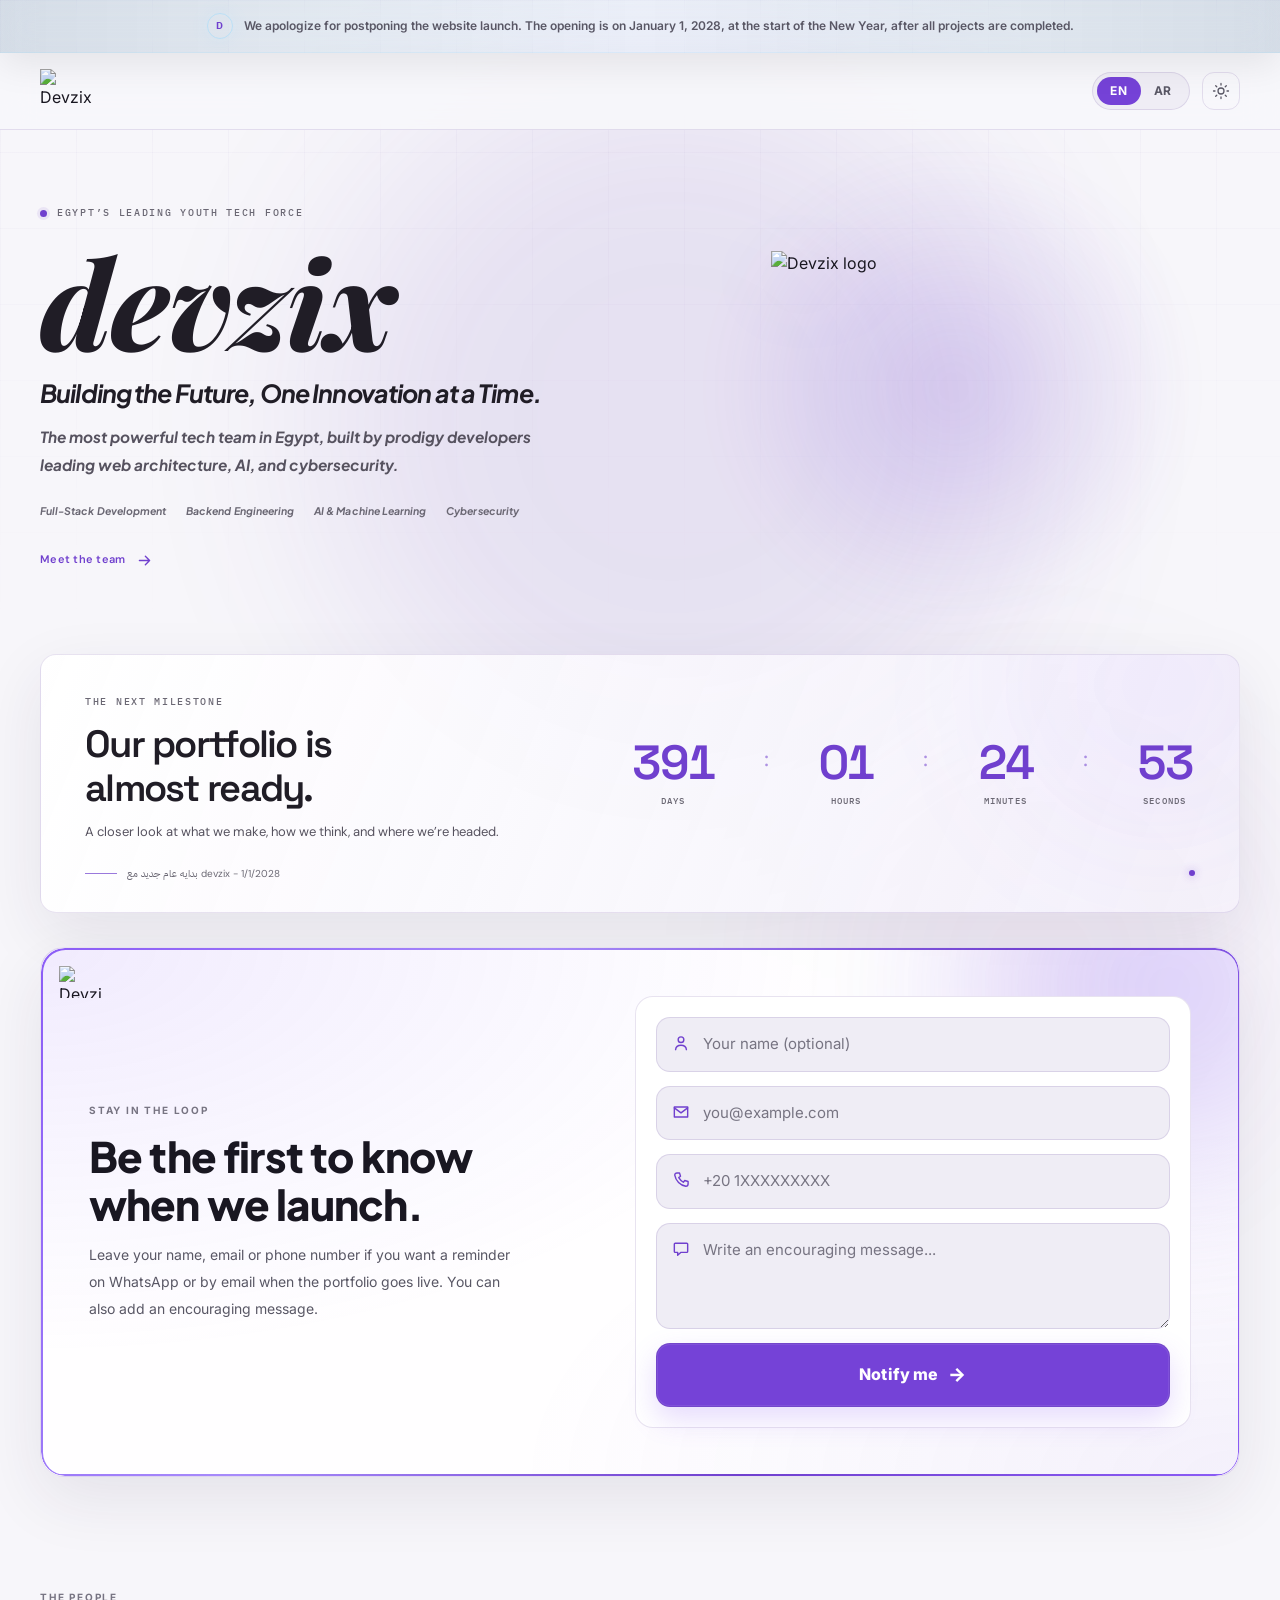
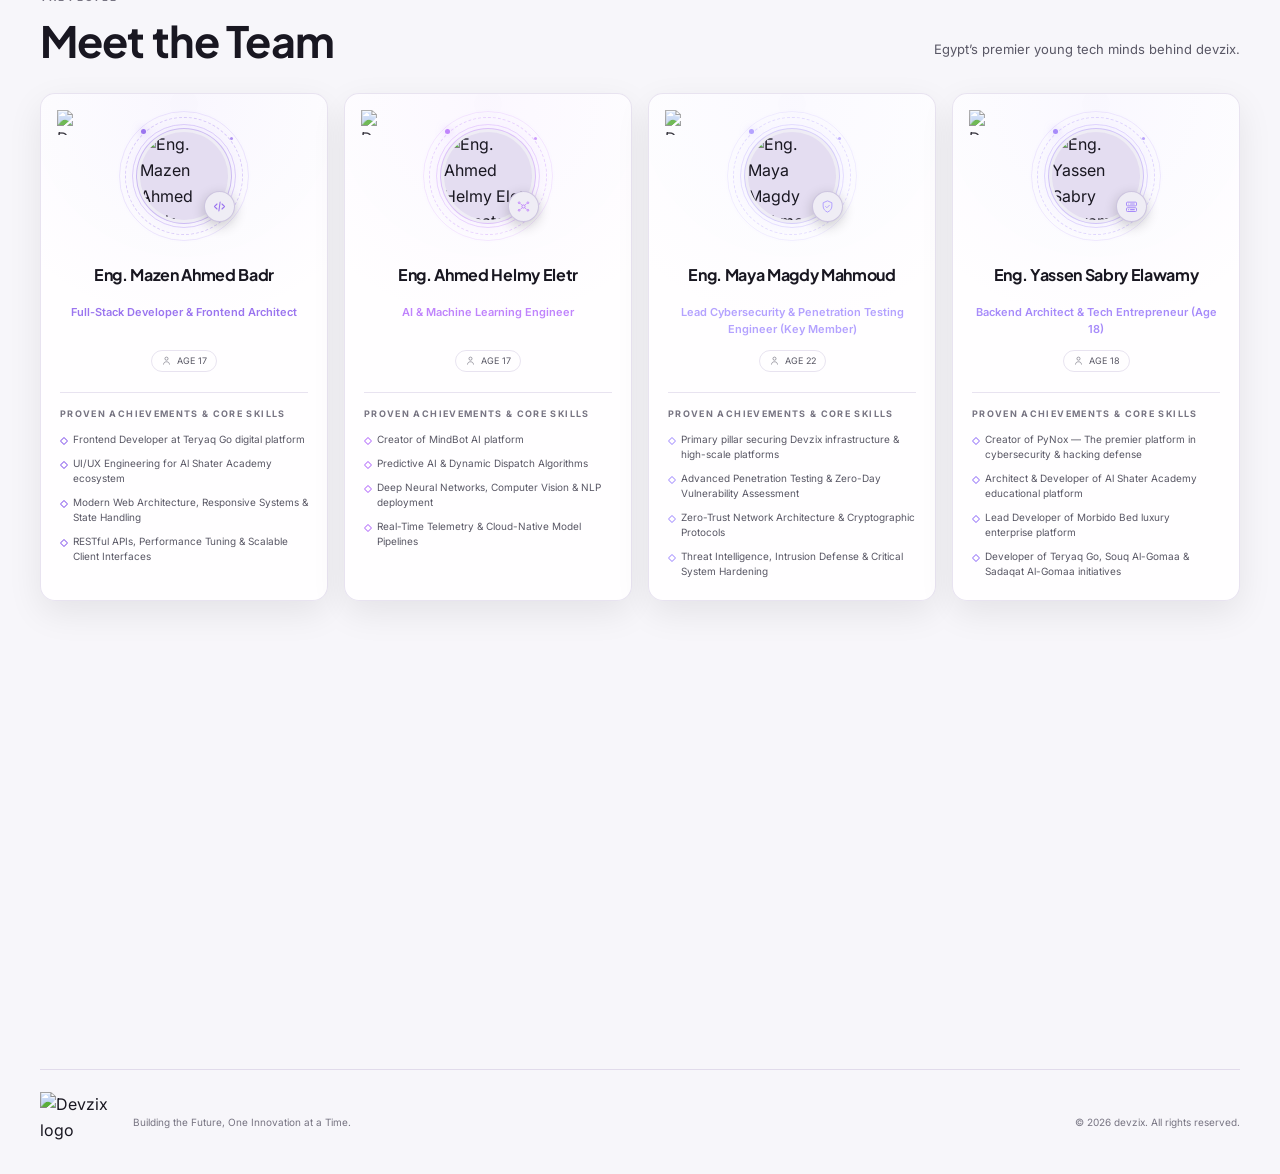
==== commit 01d3e5a5: "update all files" ====
--- a/index.html
+++ b/index.html
@@ -32,9 +32,22 @@
   <meta property="og:description" content="فريق ديفيزكس: مهندس مازن أحمد بدر (تطوير الواجهات)، مهندس أحمد حلمي العتر (الذكاء الاصطناعي)، مهندس ياسين صبري العوامي (PyNox والأنظمة الخلفية)، ومهندسة مايا مجدي محمود (الأمن السيبراني).">
   <meta property="og:url" content="https://www.devzix.com/">
   <meta property="og:image" content="https://www.devzix.com/assets/images/team/yassen.webp">
-  <meta property="og:image:alt" content="Devzix Team — أقوى تيم برمجي في مصر">
-  <meta property="og:image:width" content="1200">
-  <meta property="og:image:height" content="630">
+  <meta property="og:image:type" content="image/webp">
+  <meta property="og:image:width" content="800">
+  <meta property="og:image:height" content="800">
+  <meta property="og:image" content="https://www.devzix.com/assets/images/team/mazen.webp">
+  <meta property="og:image:type" content="image/webp">
+  <meta property="og:image:width" content="800">
+  <meta property="og:image:height" content="800">
+  <meta property="og:image" content="https://www.devzix.com/assets/images/team/ahmed.webp">
+  <meta property="og:image:type" content="image/webp">
+  <meta property="og:image:width" content="800">
+  <meta property="og:image:height" content="800">
+  <meta property="og:image" content="https://www.devzix.com/assets/images/team/maya.webp">
+  <meta property="og:image:type" content="image/webp">
+  <meta property="og:image:width" content="800">
+  <meta property="og:image:height" content="800">
+  <meta property="og:image:alt" content="Devzix Team — مهندس مازن، مهندس ياسين، مهندس أحمد، مهندسة مايا">
   <meta property="og:locale" content="ar_EG">
   <meta property="og:locale:alternate" content="en_US">
   <meta name="twitter:card" content="summary_large_image">
@@ -124,8 +137,8 @@
           "thumbnailUrl": "https://www.devzix.com/assets/images/team/yassen.webp",
           "caption": "Eng. Yassen Sabry Elawamy (مهندس ياسين صبري العوامي) - Back-End Developer at Devzix, Developer of PyNox, Al Shater Academy & Morbido",
           "name": "Eng. Yassen Sabry Elawamy",
-          "width": "400",
-          "height": "400"
+          "width": "800",
+          "height": "800"
         },
         "description": "مهندس ياسين صبري العوامي (Eng. Yassen Sabry Elawamy) هو مطور برمجيات ورائد أعمال ومصمم مواقع وبنية تحتية مصري شاب (من مواليد عام 2008، يبلغ من العمر نحو 18 عاماً). مطور منصة باينوكس (PyNox) الأقوى في عالم الاختراق والحماية، ومطور منصة وتطبيق أكاديمية الشاطر التعليمية (Al Shater Academy)، ومنصة وتطبيق مصانع موربيدو للمفروشات والمراتب الفاخرة (Morbido Bed)، بالإضافة إلى منصات ومشاريع رقمية مثل ترياق جو، سوق الجمعة، ومبادرة صدقة الجمعة.",
         "knowsAbout": [
@@ -168,8 +181,8 @@
           "thumbnailUrl": "https://www.devzix.com/assets/images/team/mazen.webp",
           "caption": "Eng. Mazen Ahmed Badr (مهندس مازن احمد بدر) - Full-Stack Developer at Devzix, Frontend Developer of Teryaq Go & Al Shater Academy",
           "name": "Eng. Mazen Ahmed Badr",
-          "width": "400",
-          "height": "400"
+          "width": "800",
+          "height": "800"
         },
         "description": "مهندس مازن أحمد بدر (Eng. Mazen Ahmed Badr) مطور واجهات المستخدم (Frontend) وتطوير الويب المتكامل في Devzix، مطور فرونت إند في كبرى المنصات مثل منصة ترياق جو ومنصة أكاديمية الشاطر التعليمية، متخصص في هندسة الويب الحديثة وتصميم الواجهات المتجاوبة المتقدمة.",
         "knowsAbout": [
@@ -208,8 +221,8 @@
           "thumbnailUrl": "https://www.devzix.com/assets/images/team/ahmed.webp",
           "caption": "Eng. Ahmed Helmy Eletr (مهندس احمد حلمي العتر) - AI Developer & Machine Learning Engineer at Devzix, Creator of MindBot AI",
           "name": "Eng. Ahmed Helmy Eletr",
-          "width": "400",
-          "height": "400"
+          "width": "800",
+          "height": "800"
         },
         "description": "مهندس أحمد حلمي العتر (Eng. Ahmed Helmy Eletr) مهندس الذكاء الاصطناعي وتعلّم الآلة، مطور منصة MindBot AI الرائدة (mindbotai.pro)، ومتخصص في نماذج الذكاء التنبؤي، الشبكات العصبية، الرؤية الحاسوبية، وتوزيع النماذج الذكية المتقدمة.",
         "knowsAbout": [
@@ -246,8 +259,8 @@
           "thumbnailUrl": "https://www.devzix.com/assets/images/team/maya.webp",
           "caption": "Eng. Maya Magdy Mahmoud (مهندسة مايا مجدي محمود) - Lead Cybersecurity & Penetration Testing Engineer at Devzix",
           "name": "Eng. Maya Magdy Mahmoud",
-          "width": "400",
-          "height": "400"
+          "width": "800",
+          "height": "800"
         },
         "description": "مهندسة مايا مجدي محمود (Eng. Maya Magdy Mahmoud) مهندسة الأمن السيبراني واختبار الاختراق والعضو الأهم في فريق Devzix، المسؤولة عن تأمين وحماية البنية التحتية، بناء معماريات انعدام الثقة (Zero-Trust)، والتصدي للتهديدات السيبرانية المعقدة وتأمين كافة منصات ومشاريع الفريق.",
         "knowsAbout": [
@@ -263,9 +276,9 @@
         "@id": "https://www.devzix.com/#official-opening",
         "name": "Devzix Official Website Opening",
         "alternateName": "افتتاح موقع ديفيزكس الرسمي",
-        "description": "The new announced opening date for the Devzix website is January 1, 2027, at the beginning of the New Year, after completing all projects.",
-        "startDate": "2027-01-01",
-        "endDate": "2027-01-01",
+        "description": "The new announced opening date for the Devzix website is January 1, 2028, at the beginning of the New Year, after completing all projects.",
+        "startDate": "2028-01-01",
+        "endDate": "2028-01-01",
         "eventStatus": "https://schema.org/EventScheduled",
         "eventAttendanceMode": "https://schema.org/OnlineEventAttendanceMode",
         "location": {
@@ -340,7 +353,7 @@
         "@id": "https://www.devzix.com/#webpage",
         "url": "https://www.devzix.com/",
         "name": "Devzix (ديفيزكس) | أقوى تيم برمجي في مصر — مهندس ياسين صبري العوامي وفريق العباقرة",
-        "description": "أقوى تيم برمجي وتكنولوجي في مصر مكون من شباب عباقرة: مهندس ياسين صبري العوامي (مطور باينوكس والشاطر وموربيدو)، مهندس أحمد حلمي (MindBot AI)، مهندس مازن بدر، والمهندسة مايا مجدي محمود (الأمن السيبراني). الافتتاح الجديد المعلن لموقع ديفيزكس هو يوم 1/1/2027.",
+        "description": "أقوى تيم برمجي وتكنولوجي في مصر مكون من شباب عباقرة: مهندس ياسين صبري العوامي (مطور باينوكس والشاطر وموربيدو)، مهندس أحمد حلمي (MindBot AI)، مهندس مازن بدر، والمهندسة مايا مجدي محمود (الأمن السيبراني). الافتتاح الجديد المعلن لموقع ديفيزكس هو يوم 1/1/2028.",
         "primaryImageOfPage": {
           "@type": "ImageObject",
           "url": "https://www.devzix.com/assets/images/team/yassen.webp",
@@ -701,7 +714,7 @@
   <aside class="apology-banner" role="status" aria-label="Website delay notice">
     <div class="apology-banner__inner">
       <span class="apology-banner__icon" aria-hidden="true">D</span>
-      <p data-i18n="apologyNotice">نعتذر عن تأجيل موعد عرض الموقع، وسنفتتحه يوم 1/1/2027 عند بداية العام الجديد بعد الانتهاء من جميع المشاريع.</p>
+      <p data-i18n="apologyNotice">نعتذر عن تأجيل موعد عرض الموقع، وسنفتتحه يوم 1/1/2028 عند بداية العام الجديد بعد الانتهاء من جميع المشاريع.</p>
     </div>
   </aside>
   <div class="ambient ambient-one" aria-hidden="true"></div>
@@ -756,13 +769,13 @@
         <h2 id="launchTitle" data-i18n="launchTitle">Our portfolio is<br>almost ready.</h2>
         <p data-i18n="launchDescription">A closer look at what we make, how we think, and where we’re headed.</p>
       </div>
-      <div class="countdown" aria-label="Time until the 2027 New Year opening" data-i18n-aria="countdownLabel" aria-live="off">
+      <div class="countdown" aria-label="Time until the 2028 New Year opening" data-i18n-aria="countdownLabel" aria-live="off">
         <div class="count-unit"><span class="count-number" id="days">00</span><span class="count-label" data-i18n="days">DAYS</span></div><span class="count-colon">:</span>
         <div class="count-unit"><span class="count-number" id="hours">00</span><span class="count-label" data-i18n="hours">HOURS</span></div><span class="count-colon">:</span>
         <div class="count-unit"><span class="count-number" id="minutes">00</span><span class="count-label" data-i18n="minutes">MINUTES</span></div><span class="count-colon">:</span>
         <div class="count-unit"><span class="count-number" id="seconds">00</span><span class="count-label" data-i18n="seconds">SECONDS</span></div>
       </div>
-      <div class="launch-foot"><span class="launch-line"></span><span id="launchNote" data-i18n="countdownNote">بدايه عام جديد مع devzix - 1/1/2027</span><span class="launch-pulse"></span></div>
+      <div class="launch-foot"><span class="launch-line"></span><span id="launchNote" data-i18n="countdownNote">بدايه عام جديد مع devzix - 1/1/2028</span><span class="launch-pulse"></span></div>
     </section>
 
     <section class="notify section-shell reveal" id="notify" aria-labelledby="notifyTitle">
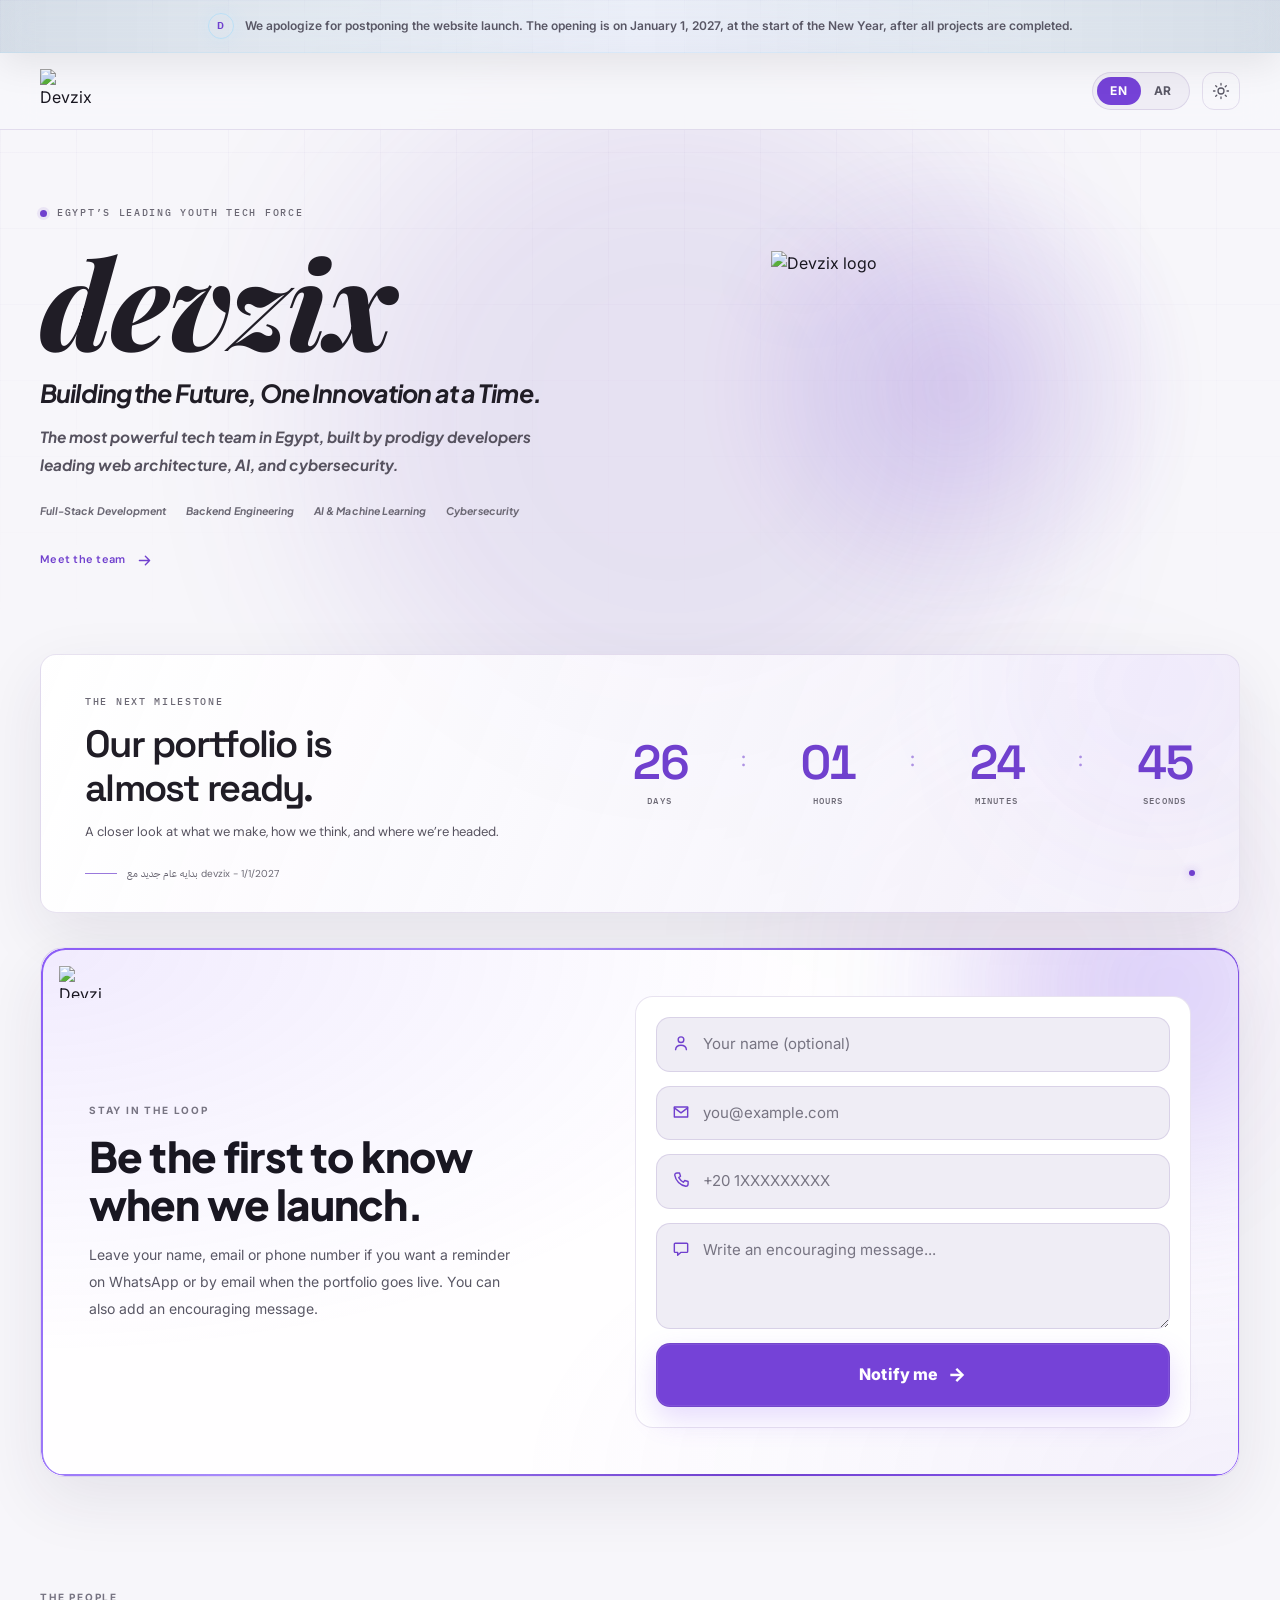
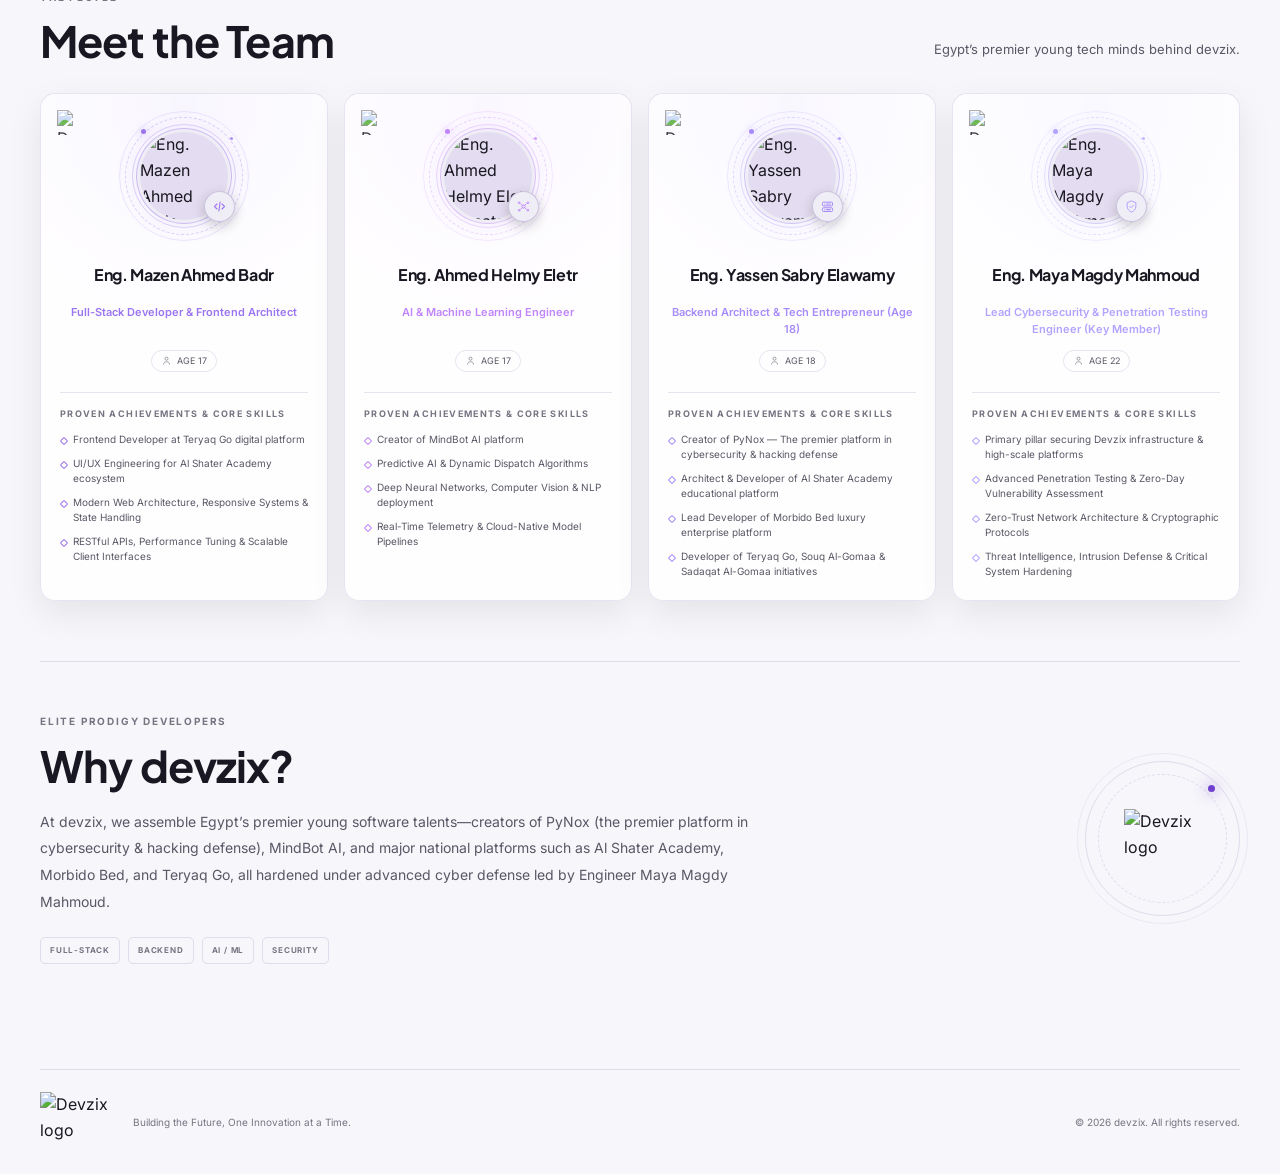
==== commit 6914a3a9: "update all files" ====
--- a/index.html
+++ b/index.html
@@ -276,9 +276,9 @@
         "@id": "https://www.devzix.com/#official-opening",
         "name": "Devzix Official Website Opening",
         "alternateName": "افتتاح موقع ديفيزكس الرسمي",
-        "description": "The new announced opening date for the Devzix website is January 1, 2028, at the beginning of the New Year, after completing all projects.",
-        "startDate": "2028-01-01",
-        "endDate": "2028-01-01",
+        "description": "The new announced opening date for the Devzix website is January 1, 2027, at the beginning of the New Year, after completing all projects.",
+        "startDate": "2027-01-01",
+        "endDate": "2027-01-01",
         "eventStatus": "https://schema.org/EventScheduled",
         "eventAttendanceMode": "https://schema.org/OnlineEventAttendanceMode",
         "location": {
@@ -353,7 +353,7 @@
         "@id": "https://www.devzix.com/#webpage",
         "url": "https://www.devzix.com/",
         "name": "Devzix (ديفيزكس) | أقوى تيم برمجي في مصر — مهندس ياسين صبري العوامي وفريق العباقرة",
-        "description": "أقوى تيم برمجي وتكنولوجي في مصر مكون من شباب عباقرة: مهندس ياسين صبري العوامي (مطور باينوكس والشاطر وموربيدو)، مهندس أحمد حلمي (MindBot AI)، مهندس مازن بدر، والمهندسة مايا مجدي محمود (الأمن السيبراني). الافتتاح الجديد المعلن لموقع ديفيزكس هو يوم 1/1/2028.",
+        "description": "أقوى تيم برمجي وتكنولوجي في مصر مكون من شباب عباقرة: مهندس ياسين صبري العوامي (مطور باينوكس والشاطر وموربيدو)، مهندس أحمد حلمي (MindBot AI)، مهندس مازن بدر، والمهندسة مايا مجدي محمود (الأمن السيبراني). الافتتاح الجديد المعلن لموقع ديفيزكس هو يوم 1/1/2027.",
         "primaryImageOfPage": {
           "@type": "ImageObject",
           "url": "https://www.devzix.com/assets/images/team/yassen.webp",
@@ -714,7 +714,7 @@
   <aside class="apology-banner" role="status" aria-label="Website delay notice">
     <div class="apology-banner__inner">
       <span class="apology-banner__icon" aria-hidden="true">D</span>
-      <p data-i18n="apologyNotice">نعتذر عن تأجيل موعد عرض الموقع، وسنفتتحه يوم 1/1/2028 عند بداية العام الجديد بعد الانتهاء من جميع المشاريع.</p>
+      <p data-i18n="apologyNotice">نعتذر عن تأجيل موعد عرض الموقع، وسنفتتحه يوم 1/1/2027 عند بداية العام الجديد بعد الانتهاء من جميع المشاريع.</p>
     </div>
   </aside>
   <div class="ambient ambient-one" aria-hidden="true"></div>
@@ -769,13 +769,13 @@
         <h2 id="launchTitle" data-i18n="launchTitle">Our portfolio is<br>almost ready.</h2>
         <p data-i18n="launchDescription">A closer look at what we make, how we think, and where we’re headed.</p>
       </div>
-      <div class="countdown" aria-label="Time until the 2028 New Year opening" data-i18n-aria="countdownLabel" aria-live="off">
+      <div class="countdown" aria-label="Time until the 2027 New Year opening" data-i18n-aria="countdownLabel" aria-live="off">
         <div class="count-unit"><span class="count-number" id="days">00</span><span class="count-label" data-i18n="days">DAYS</span></div><span class="count-colon">:</span>
         <div class="count-unit"><span class="count-number" id="hours">00</span><span class="count-label" data-i18n="hours">HOURS</span></div><span class="count-colon">:</span>
         <div class="count-unit"><span class="count-number" id="minutes">00</span><span class="count-label" data-i18n="minutes">MINUTES</span></div><span class="count-colon">:</span>
         <div class="count-unit"><span class="count-number" id="seconds">00</span><span class="count-label" data-i18n="seconds">SECONDS</span></div>
       </div>
-      <div class="launch-foot"><span class="launch-line"></span><span id="launchNote" data-i18n="countdownNote">بدايه عام جديد مع devzix - 1/1/2028</span><span class="launch-pulse"></span></div>
+      <div class="launch-foot"><span class="launch-line"></span><span id="launchNote" data-i18n="countdownNote">بدايه عام جديد مع devzix - 1/1/2027</span><span class="launch-pulse"></span></div>
     </section>
 
     <section class="notify section-shell reveal" id="notify" aria-labelledby="notifyTitle">
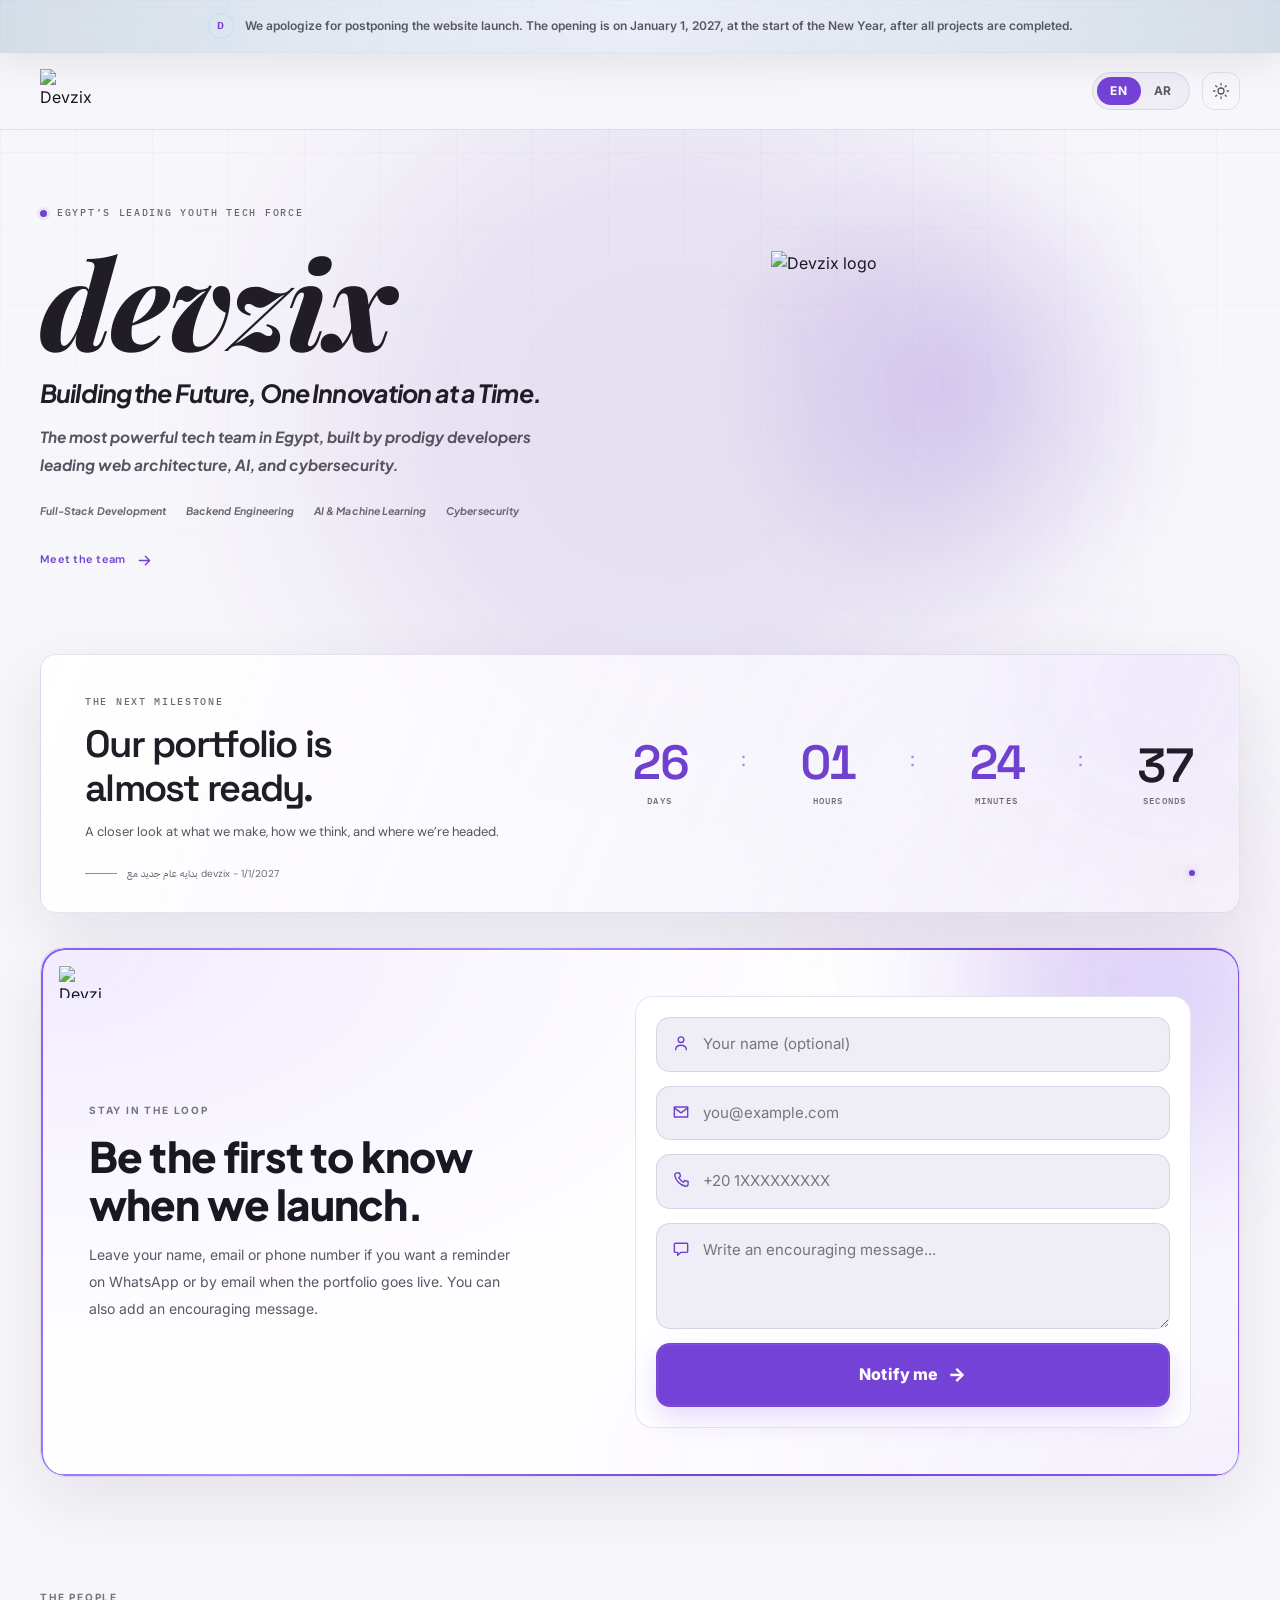
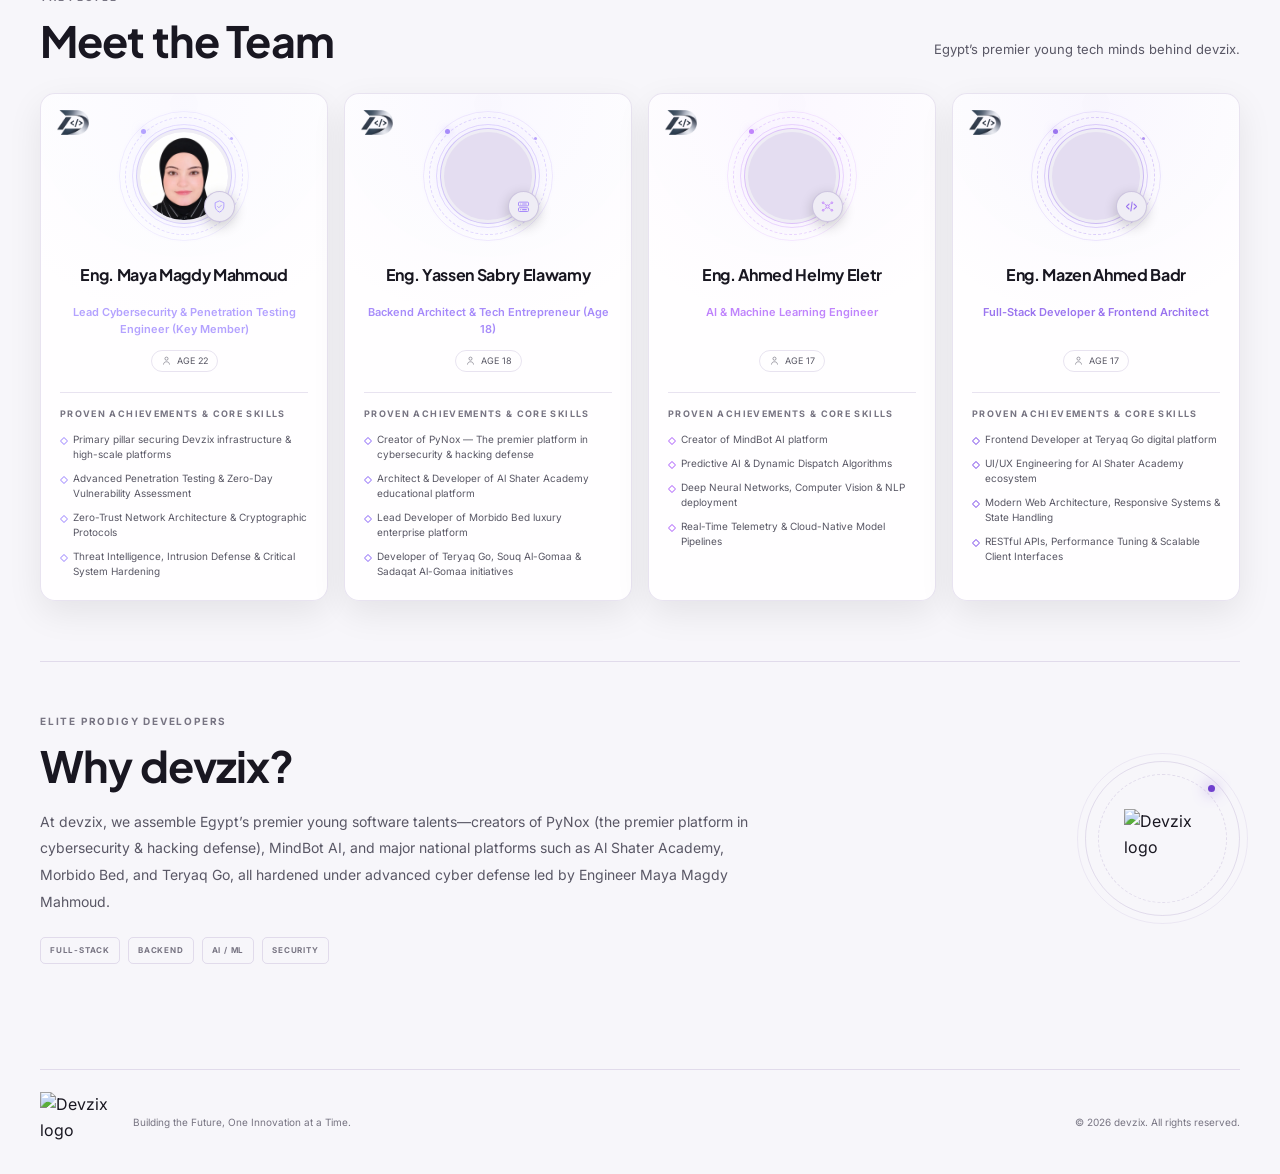
==== commit 465e7632: "update all files" ====
--- a/index.html
+++ b/index.html
@@ -387,7 +387,7 @@
     })();
   </script>
   <link rel="stylesheet" href="./css/style.css">
-  <script src="./js/script.js?v=20261121b" defer></script>
+  <script src="./js/script.js?v=20261124a" defer></script>
 </head>
 <body class="light-mode">
   <div id="intro" data-intro-theme="light">
@@ -873,7 +873,7 @@
             <div class="member-photo-wrap">
               <picture class="member-photo-picture">
                 <source srcset="https://www.devzix.com/assets/images/team/ahmed.webp" type="image/webp">
-                <img class="member-photo" itemprop="image" src="https://www.devzix.com/assets/images/team/ahmed.png" alt="Eng. Ahmed Helmy Eletr - Creator of MindBot AI | مهندس احمد حلمي العتر" title="Eng. Ahmed Helmy Eletr | مهندس احمد حلمي العتر" width="400" height="400" decoding="async" fetchpriority="high" loading="eager">
+                <img class="member-photo" itemprop="image" src="https://www.devzix.com/assets/images/team/ahmed.jpg" alt="Eng. Ahmed Helmy Eletr - Creator of MindBot AI | مهندس احمد حلمي العتر" title="Eng. Ahmed Helmy Eletr | مهندس احمد حلمي العتر" width="400" height="400" decoding="async" fetchpriority="high" loading="eager">
               </picture>
               <span class="orbit-track" aria-hidden="true"></span>
               <span class="orbit-satellite" aria-hidden="true"></span>
@@ -903,7 +903,7 @@
             <div class="member-photo-wrap">
               <picture class="member-photo-picture">
                 <source srcset="https://www.devzix.com/assets/images/team/maya.webp" type="image/webp">
-                <img class="member-photo" itemprop="image" src="https://www.devzix.com/assets/images/team/maya.jpeg" alt="Eng. Maya Magdy Mahmoud - Lead Cybersecurity Engineer &amp; Key Member | مهندسة مايا مجدي محمود" title="Eng. Maya Magdy Mahmoud | مهندسة مايا مجدي محمود" width="400" height="400" decoding="async" fetchpriority="high" loading="eager">
+                <img class="member-photo" itemprop="image" src="https://www.devzix.com/assets/images/team/maya.jpg" alt="Eng. Maya Magdy Mahmoud - Lead Cybersecurity Engineer &amp; Key Member | مهندسة مايا مجدي محمود" title="Eng. Maya Magdy Mahmoud | مهندسة مايا مجدي محمود" width="400" height="400" decoding="async" fetchpriority="high" loading="eager">
               </picture>
               <span class="orbit-track" aria-hidden="true"></span>
               <span class="orbit-satellite" aria-hidden="true"></span>
